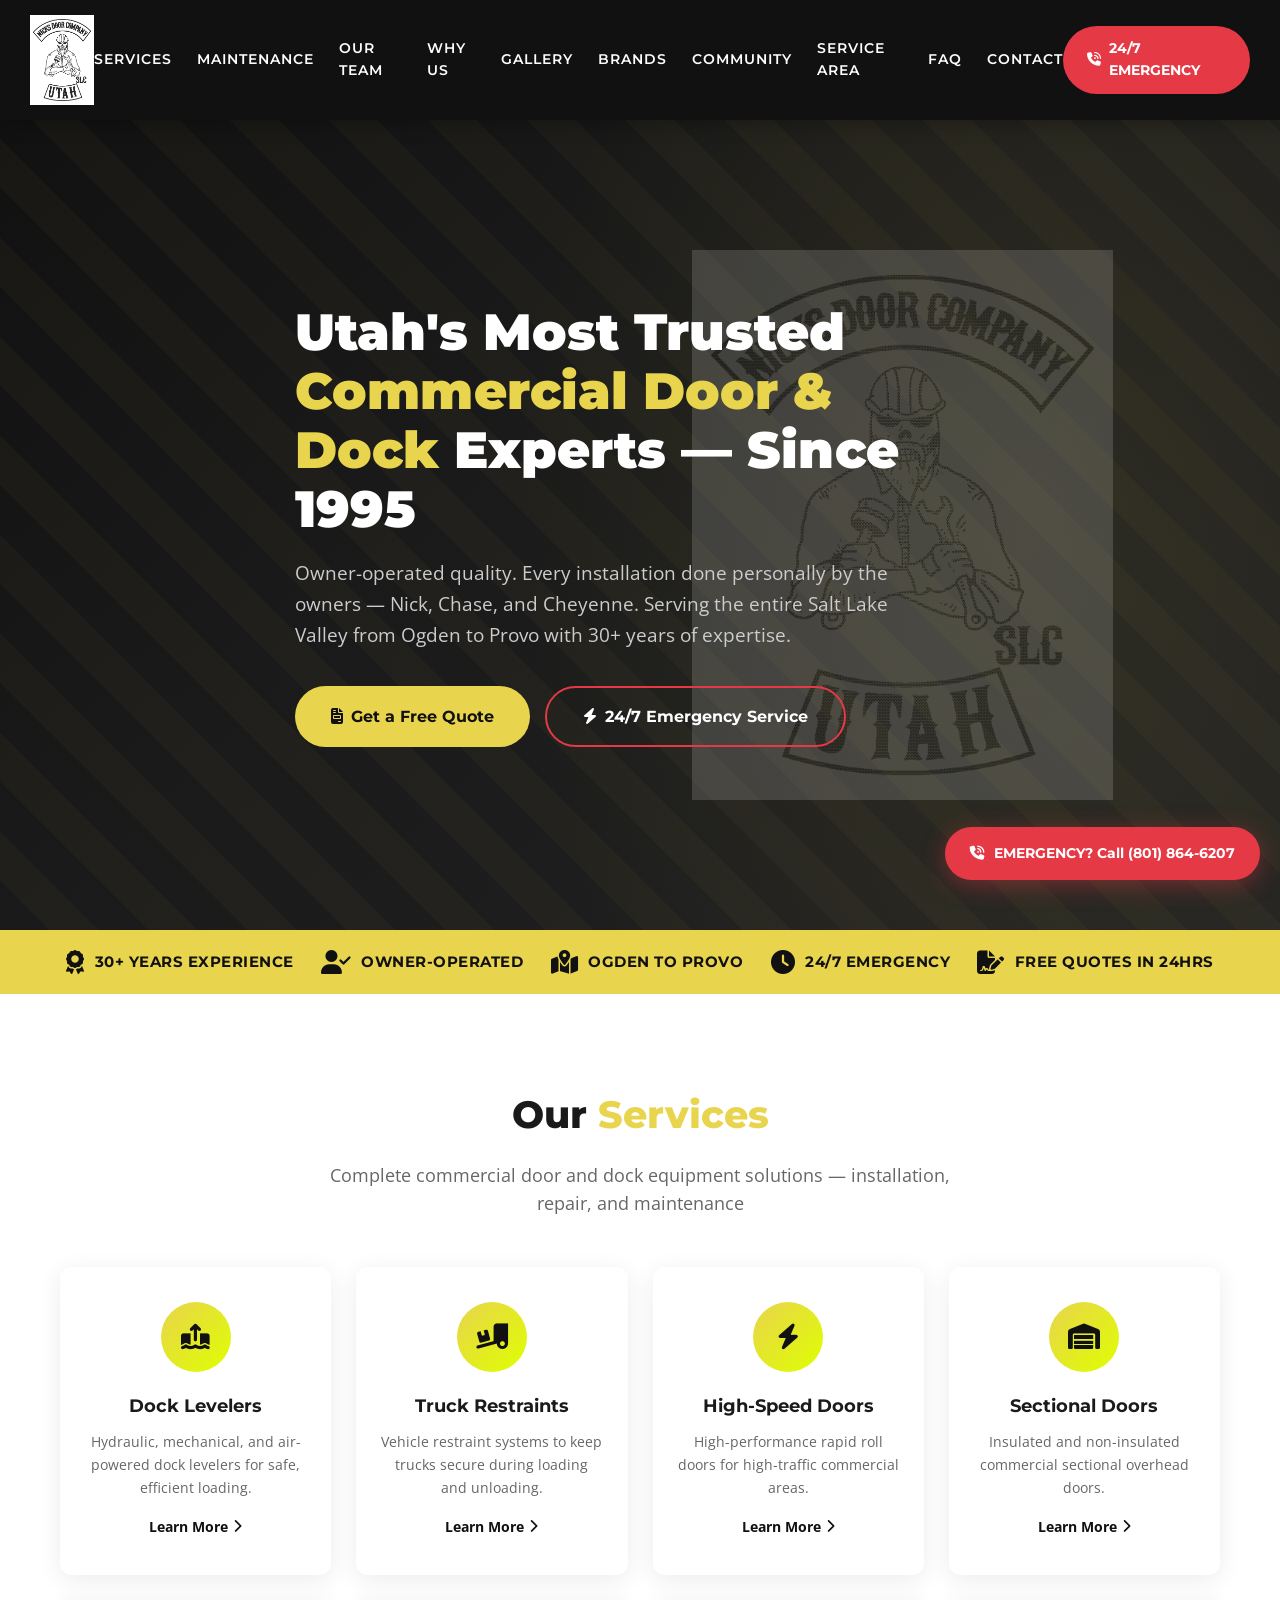
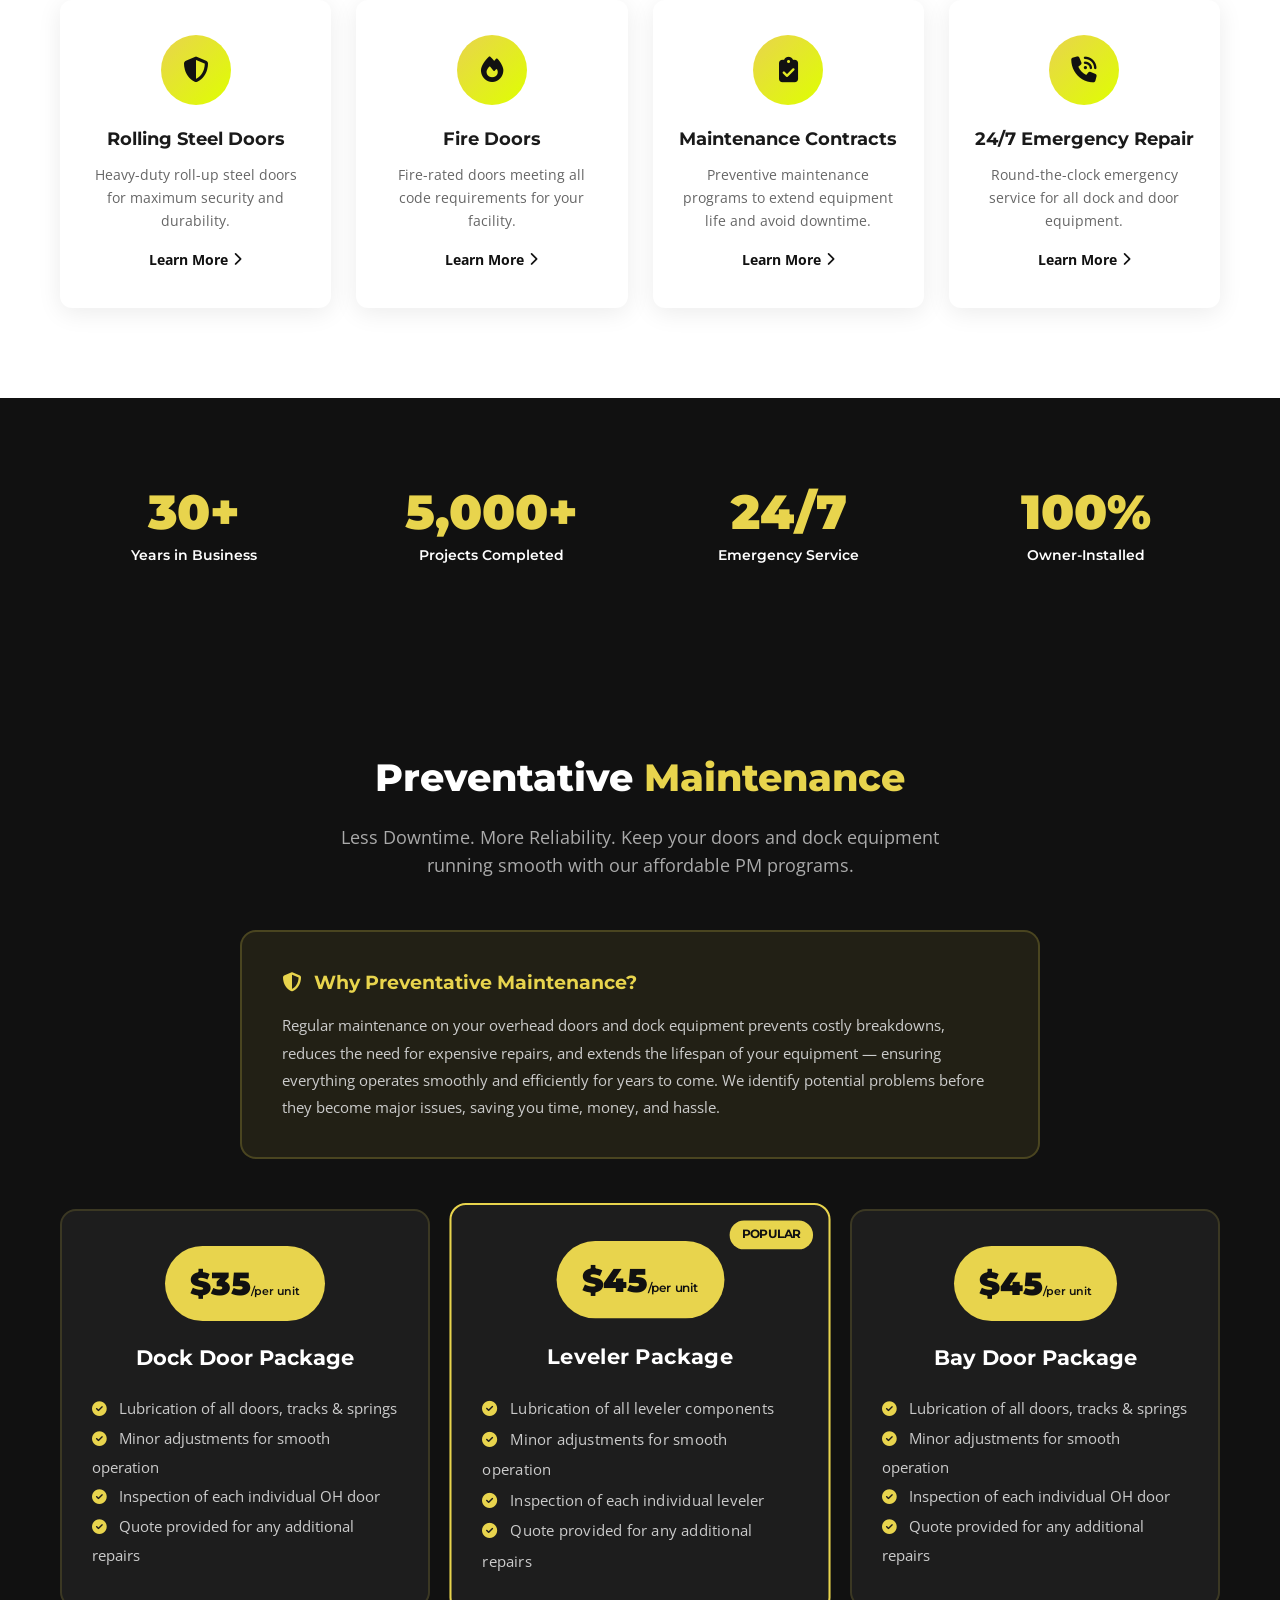
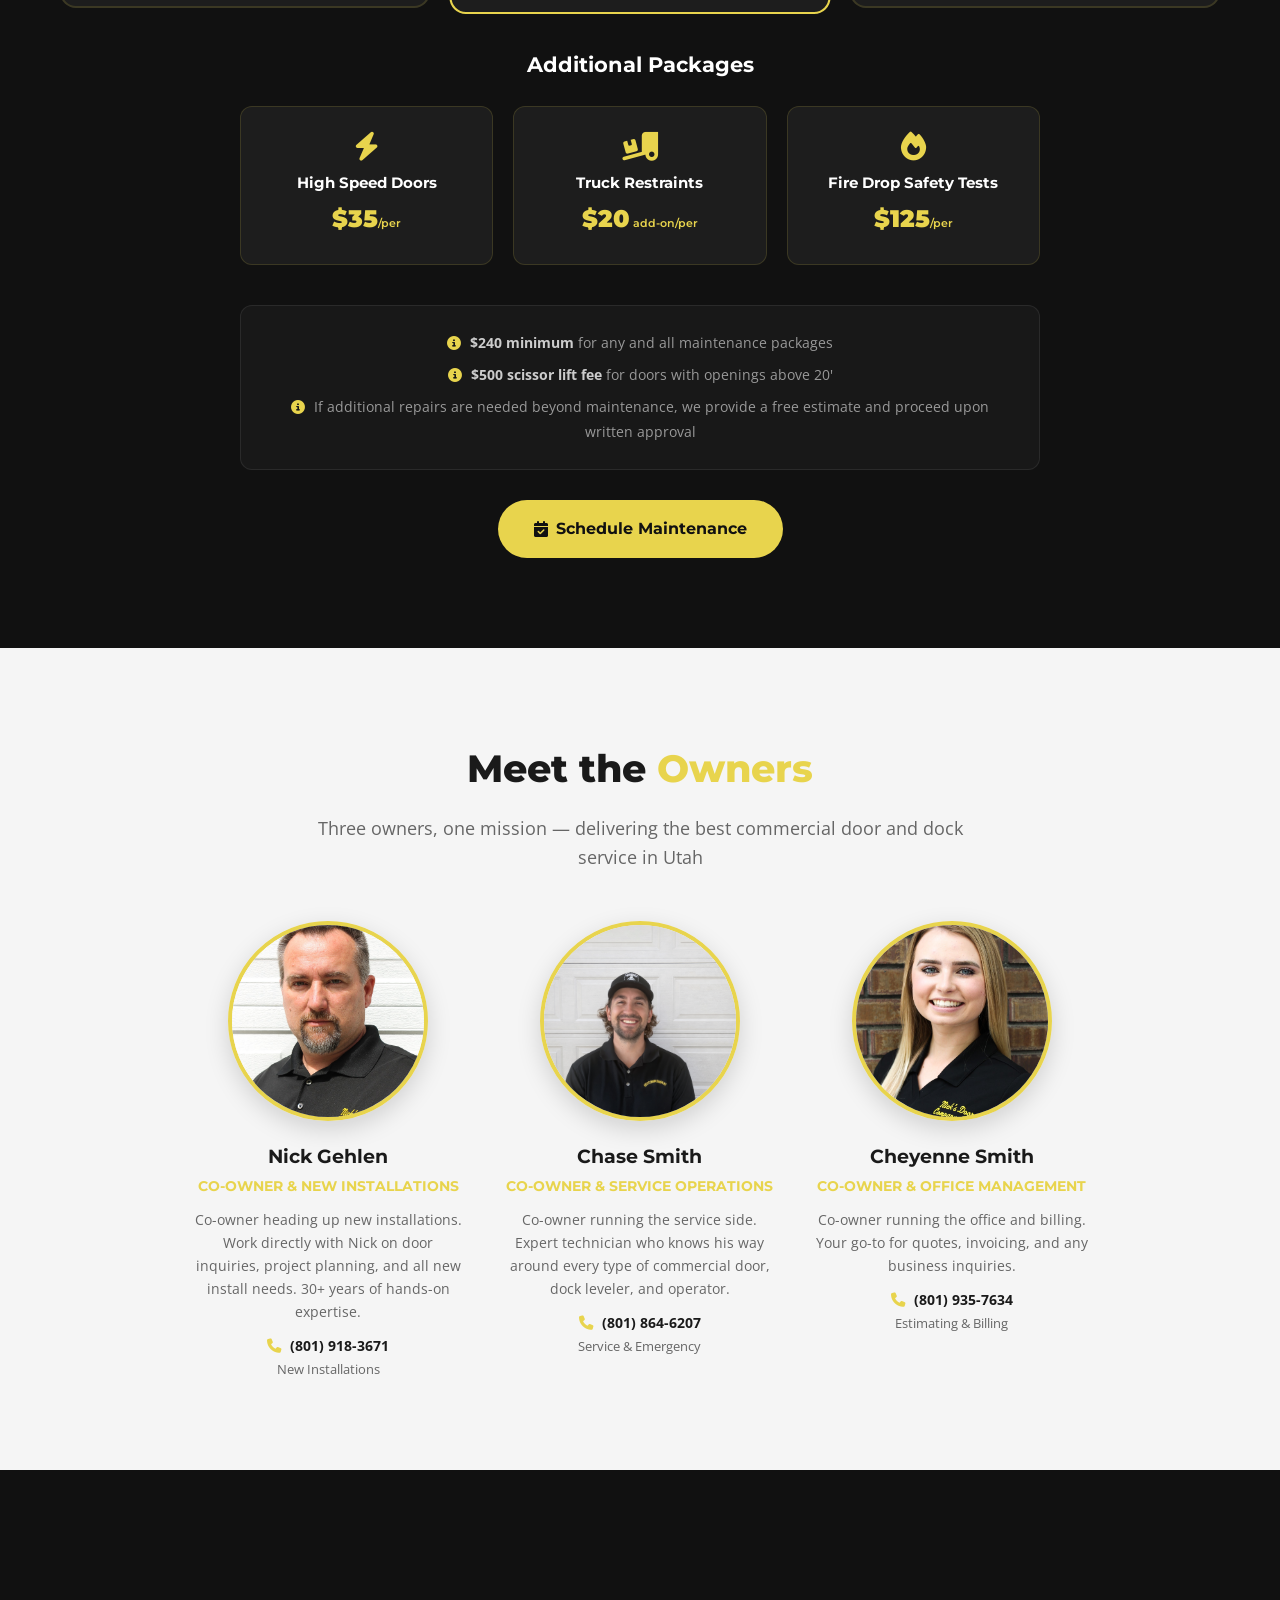
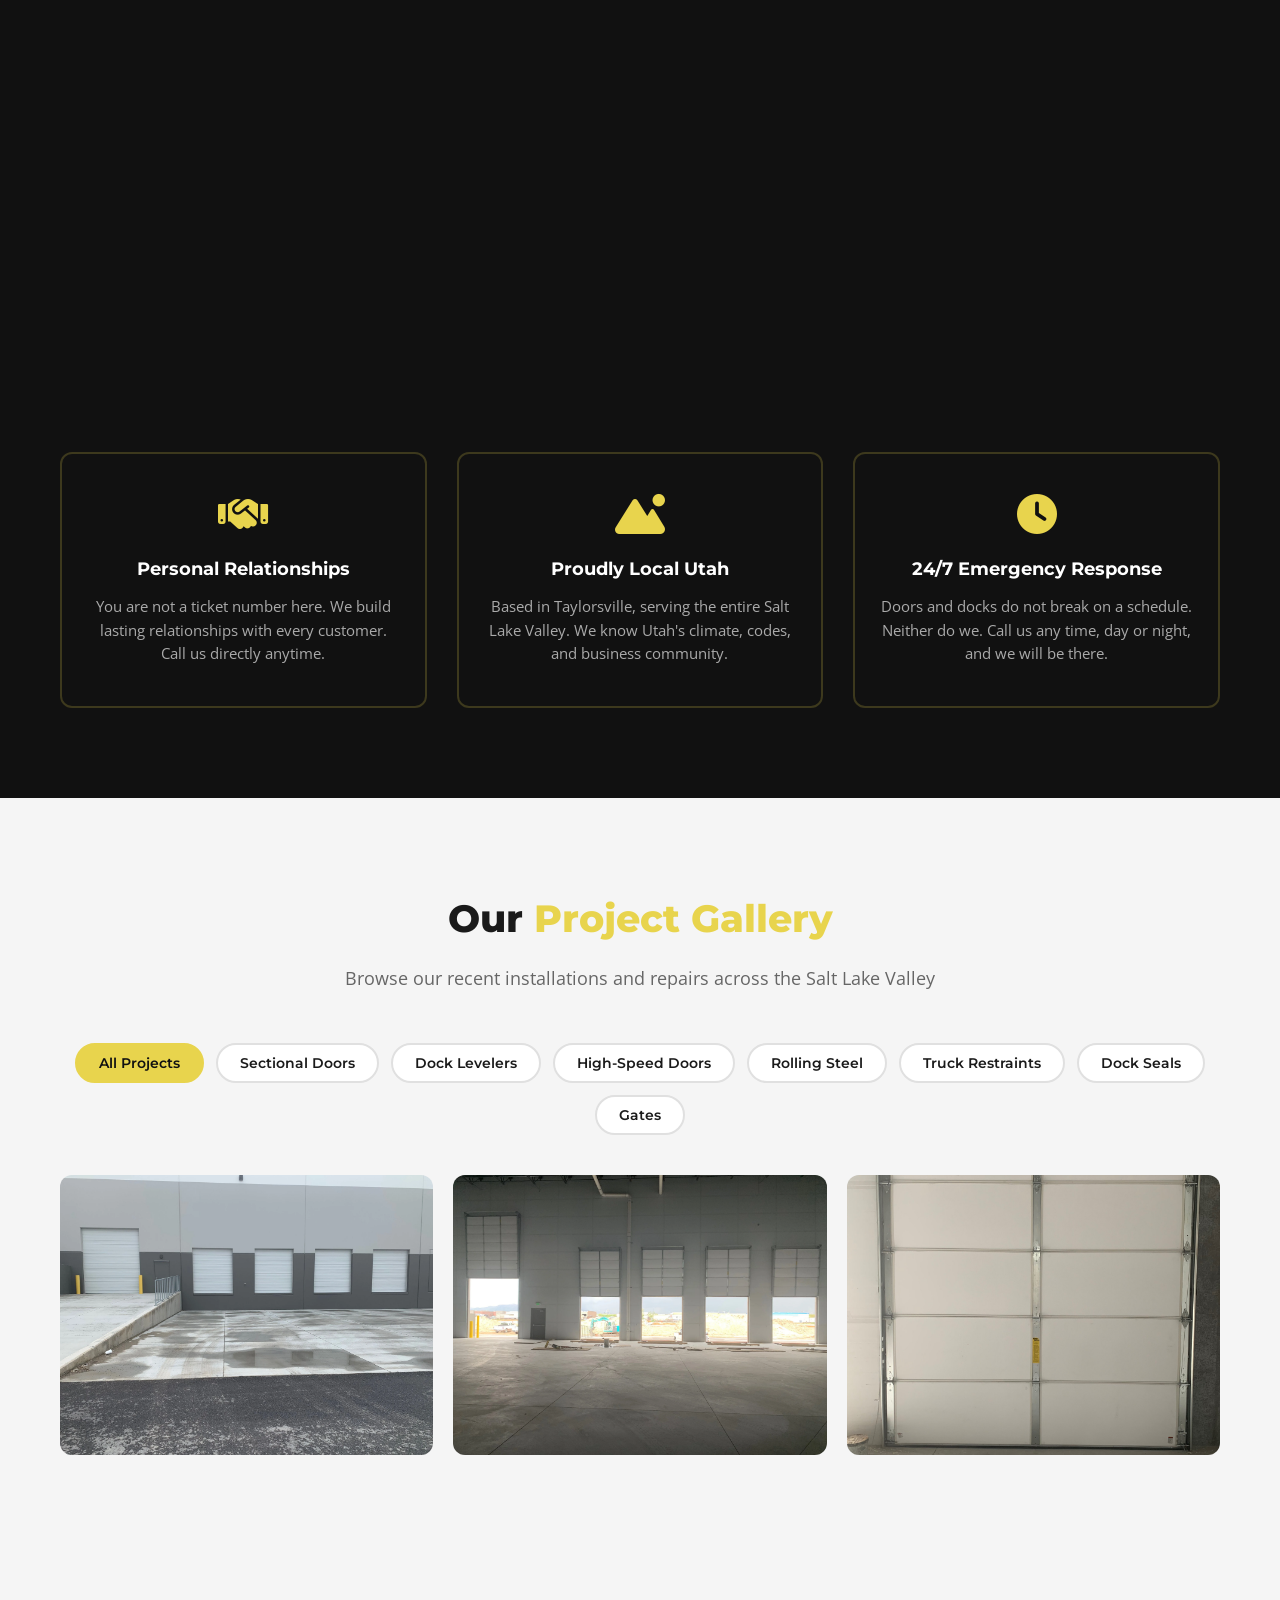
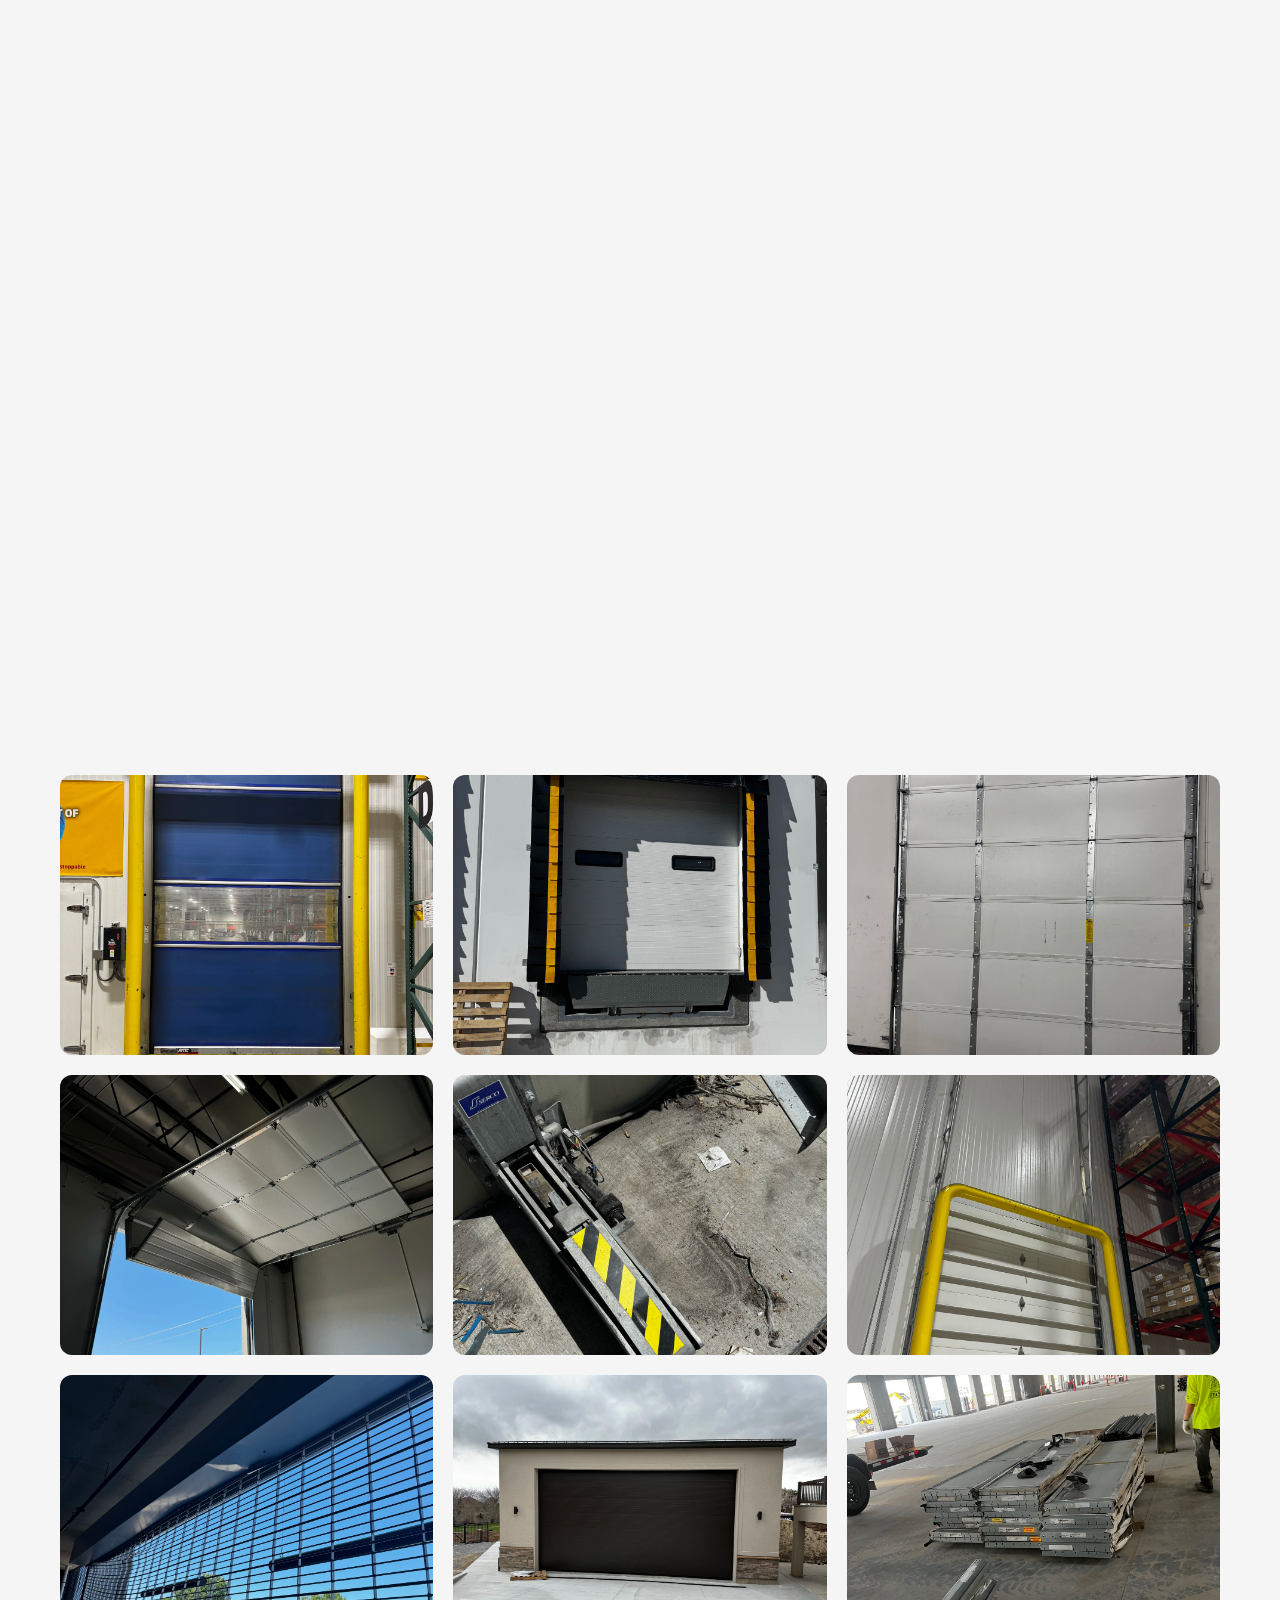
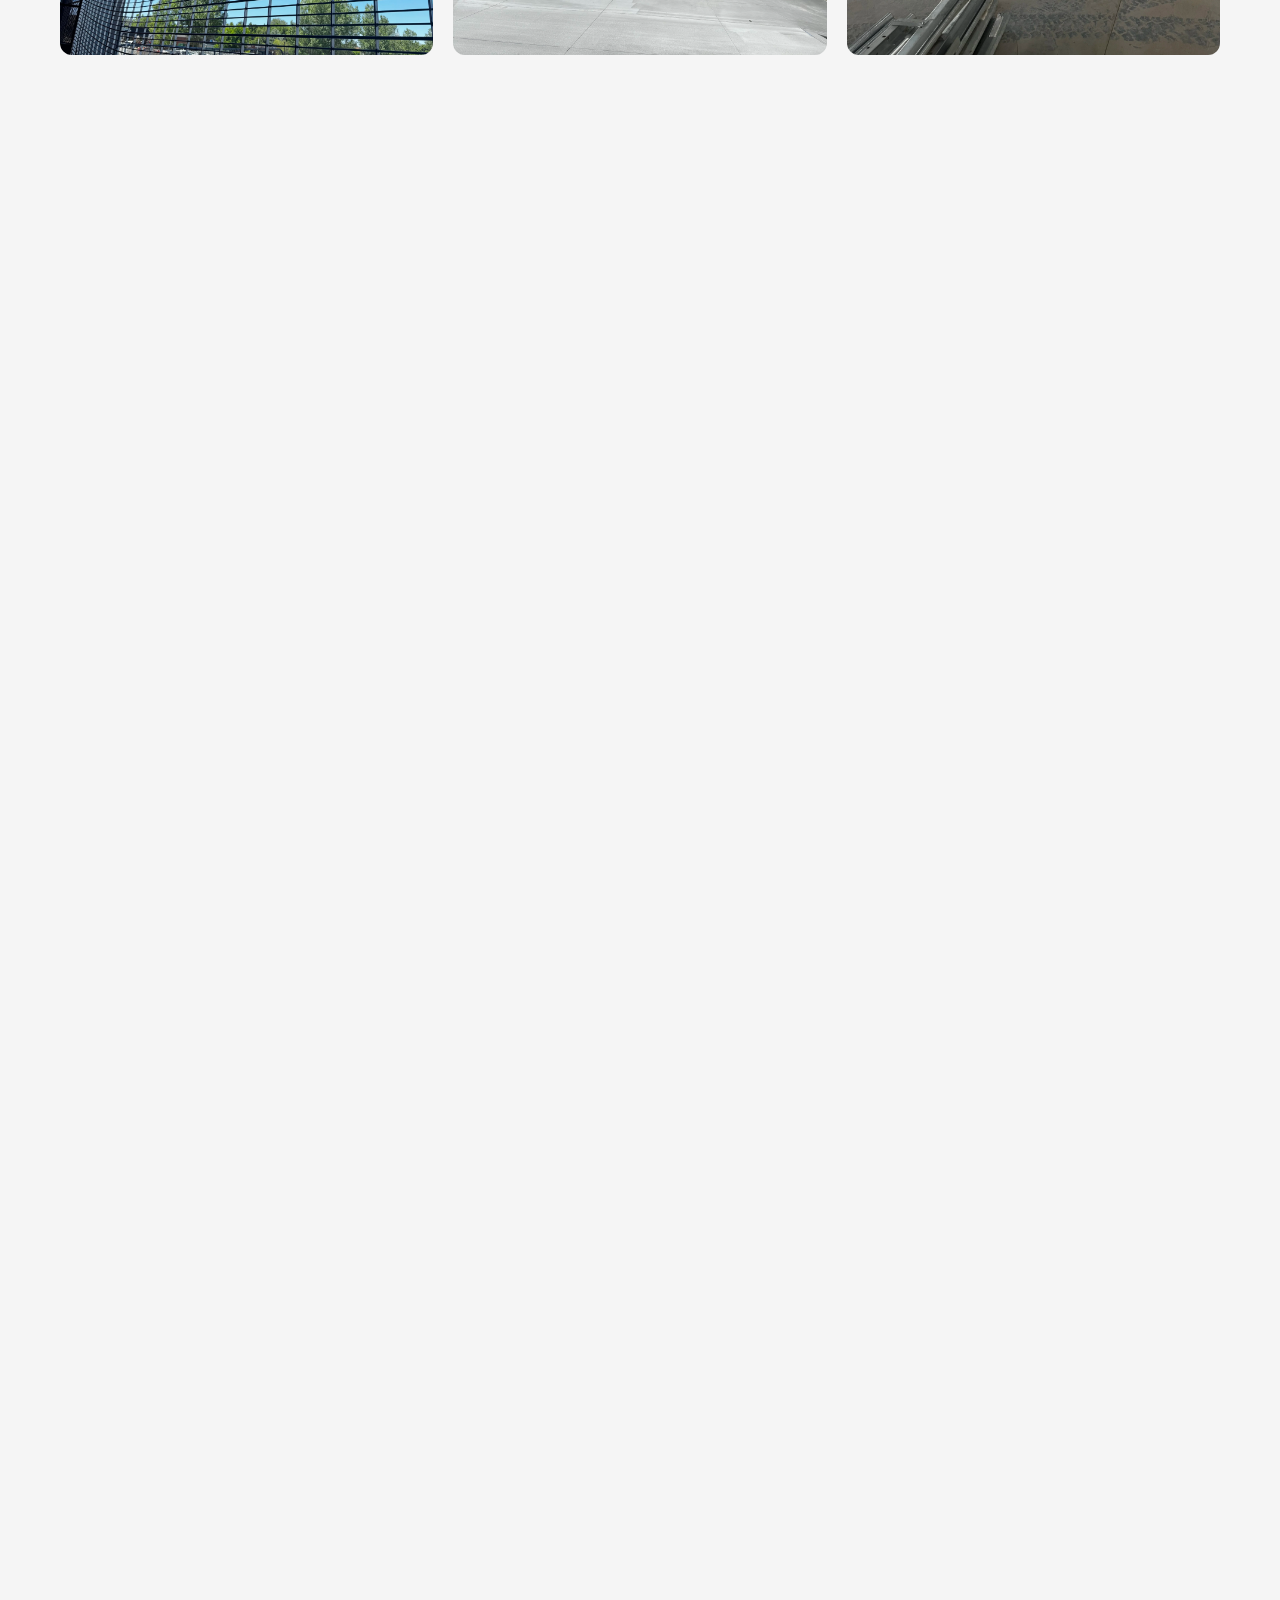
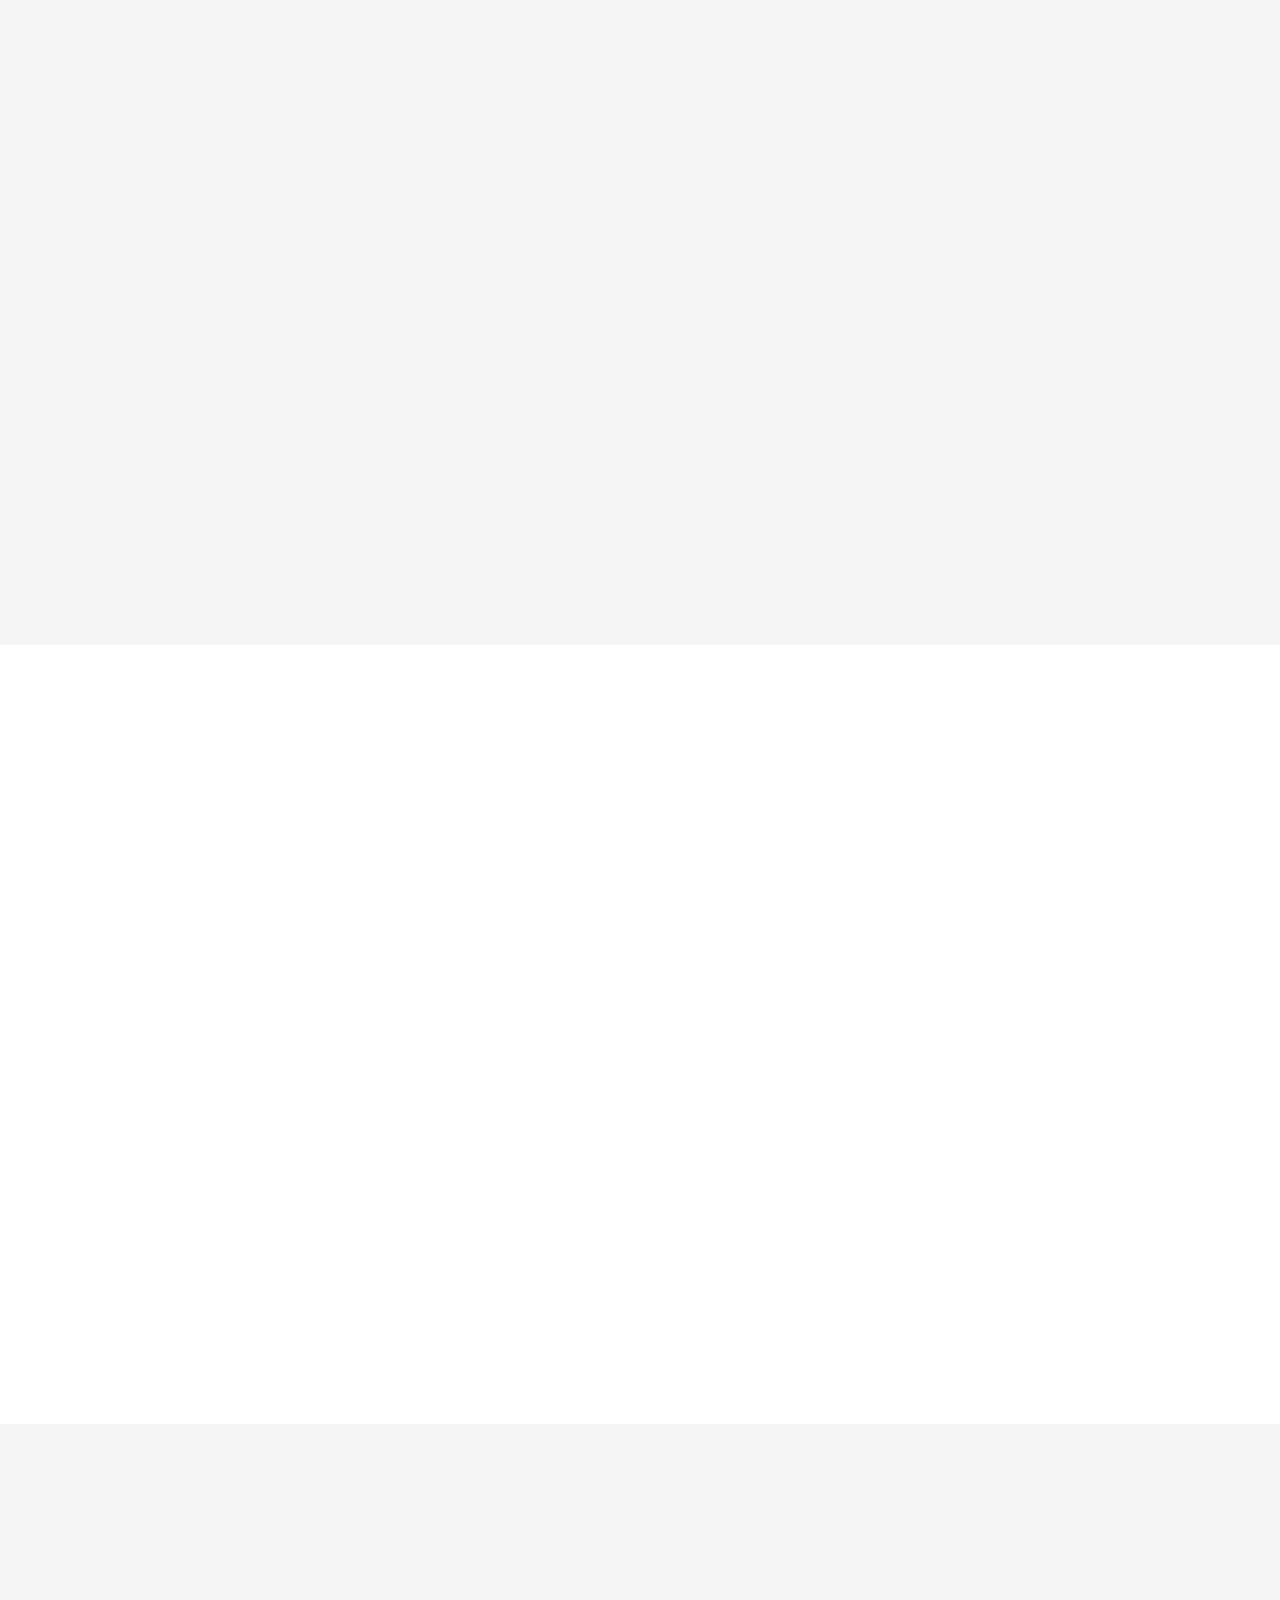
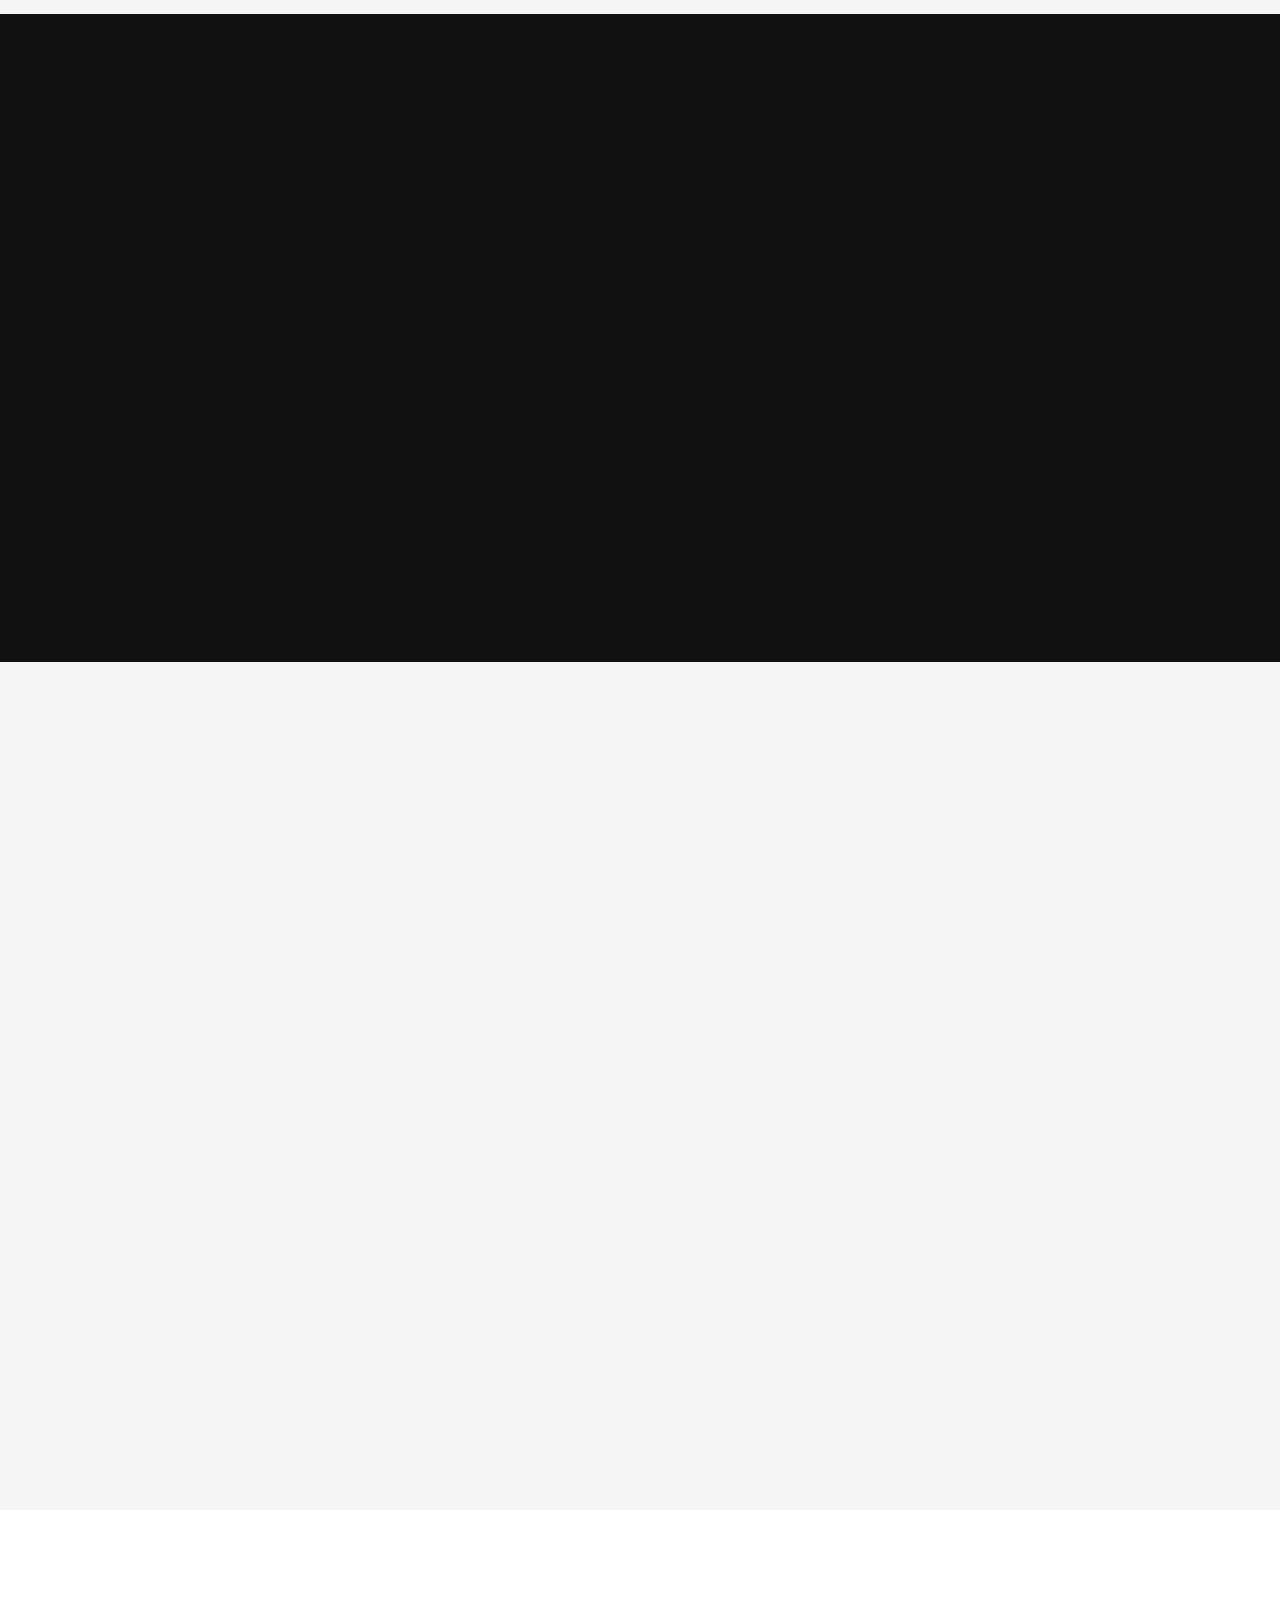
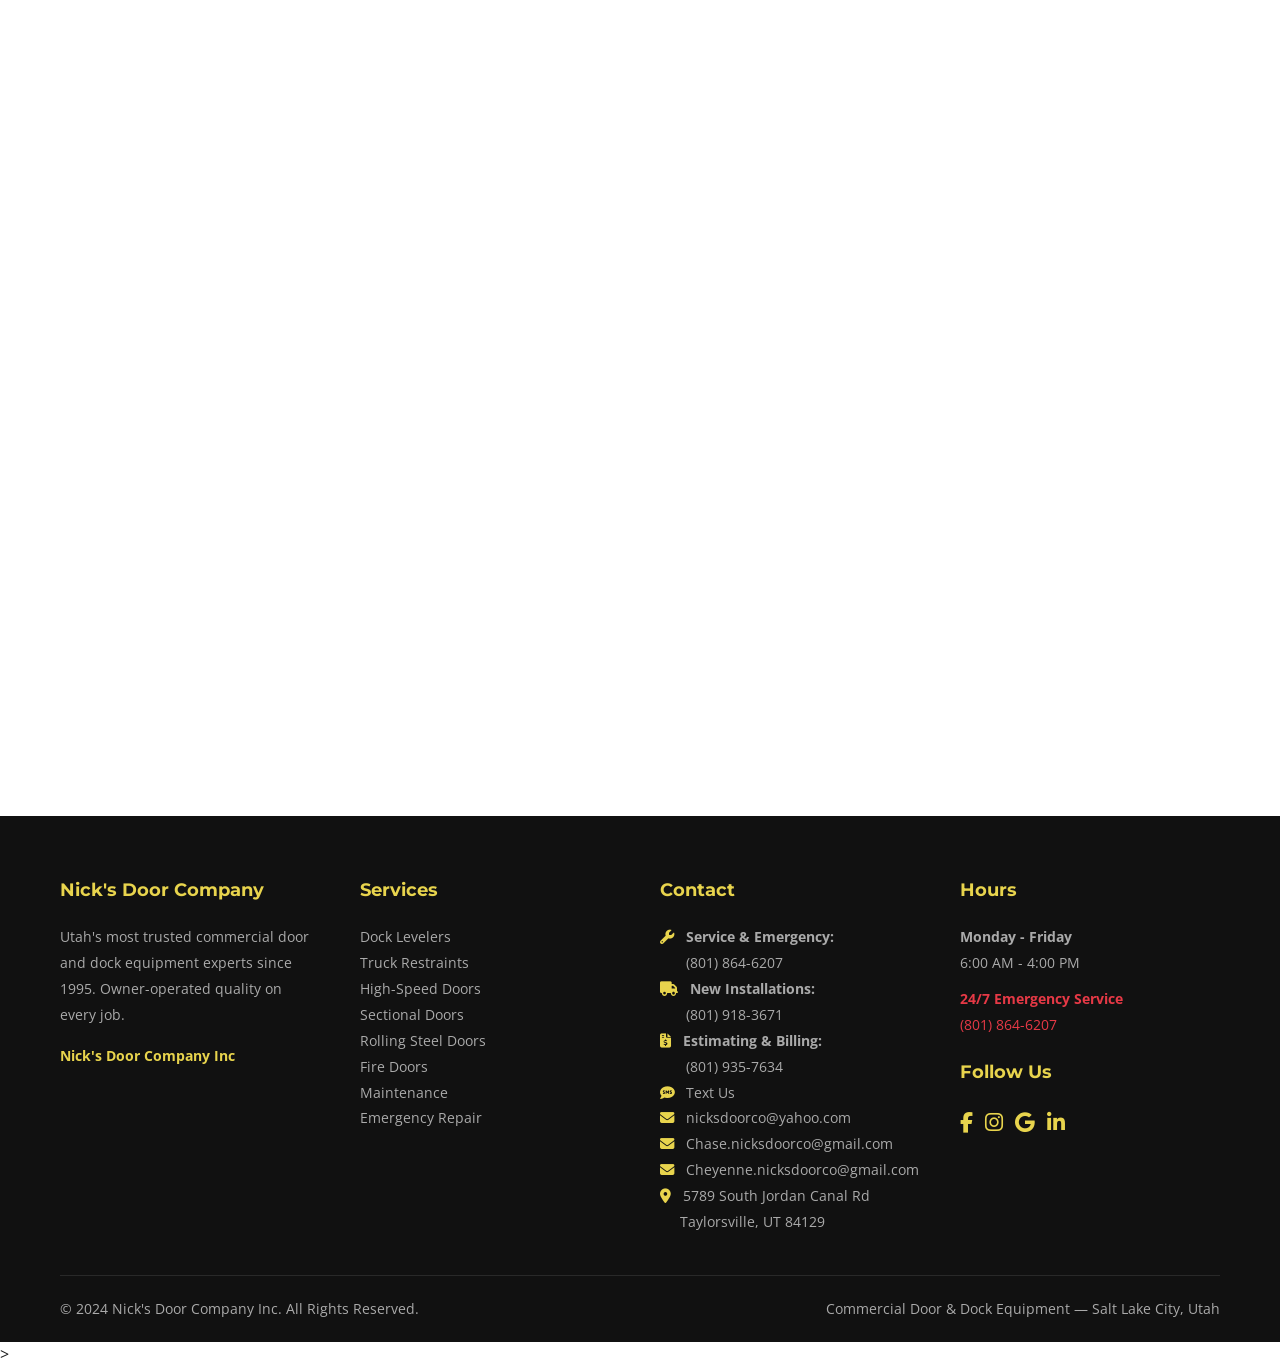
==== index.html @ eb25a1cc "Nick's Door Company website" ====
<!DOCTYPE html>
<html lang="en">
<head>
<meta charset="UTF-8">
<meta name="viewport" content="width=device-width, initial-scale=1.0">
<title>Nicks Door Company | Commercial Garage Door and Dock Equipment | Salt Lake City, Utah</title>
<meta name="description" content="Utah's most trusted commercial door and dock equipment experts since 1995. Dock levelers, truck restraints, high-speed doors, sectional doors, rolling steel, fire doors. 24/7 emergency service across Utah, with new installations in St. George, Idaho, and Wyoming. Owner-operated quality you can trust.">
<meta name="keywords" content="commercial door company Utah, dock leveler repair Salt Lake City, overhead door installation Utah, commercial garage door service, 24/7 emergency door repair Utah, truck restraint installation, high-speed door Utah, fire door installation Salt Lake City">
<link rel="canonical" href="https://www.nicksdoorcompany.com">
<meta property="og:title" content="Nicks Door Company | Commercial Garage Door and Dock Equipment">
<meta property="og:description" content="Utah's most trusted commercial door and dock experts since 1995. 24/7 emergency service, owner-operated.">
<meta property="og:type" content="website">
<meta property="og:url" content="https://www.nicksdoorcompany.com">
<link rel="preconnect" href="https://fonts.googleapis.com">
<link href="https://fonts.googleapis.com/css2?family=Montserrat:wght@400;600;700;800;900&family=Open+Sans:wght@400;600;700&display=swap" rel="stylesheet">
<link rel="stylesheet" href="https://cdnjs.cloudflare.com/ajax/libs/font-awesome/6.5.1/css/all.min.css">
<link rel="stylesheet" href="styles.css">
<script type="application/ld+json">
{
  "@context": "https://schema.org",
  "@type": "LocalBusiness",
  "name": "Nicks Door Company Inc",
  "description": "Commercial garage door and dock equipment service in Utah since 1995",
  "url": "https://www.nicksdoorcompany.com",
  "telephone": "+18019183671",
  "address": {
    "@type": "PostalAddress",
    "streetAddress": "5789 South Jordan Canal Rd",
    "addressLocality": "Taylorsville",
    "addressRegion": "UT",
    "postalCode": "84129",
    "addressCountry": "US"
  },
  "geo": {
    "@type": "GeoCoordinates",
    "latitude": 40.6461,
    "longitude": -111.9297
  },
  "openingHours": "Mo-Fr 06:00-16:00",
  "areaServed": ["Salt Lake City","Ogden","Provo","Taylorsville","West Valley City","Sandy","Orem","Layton","Bountiful","Logan","Brigham City","St. George","Idaho","Wyoming"],
  "foundingDate": "1995",
  "priceRange": "705"
}
</script>
<style>@media(max-width:768px){#team [style*="grid-template-columns:repeat(3"]{grid-template-columns:1fr !important;}#team [style*="width:200px;height:200px"]{width:150px !important;height:150px !important;}}</style>
<style>
.hero-logo-bg { opacity: 0.15; transition: opacity 0.3s; }
@media(min-width: 992px) {
  .hero-logo-bg { opacity: 0.2; width: 550px !important; height: 550px !important; right: 8% !important; }
}
@media(max-width: 768px) {
  .hero-logo-bg { width: 250px !important; height: 250px !important; opacity: 0.1; right: 5% !important; top: 60% !important; }
}
</style>
<style>@media(max-width:992px){#community [style*="grid-template-columns:repeat(3"]{grid-template-columns:1fr !important;}}</style>
<style>@media(max-width:768px){#maintenance-pricing [style*="grid-template-columns:repeat(3"]{grid-template-columns:1fr !important;}#maintenance-pricing [style*="transform:scale(1.03)"]{transform:none !important;}}</style>
</head>
<body>

<!-- NAVBAR -->
<header class="navbar" role="banner">
  <a href="#" class="logo" aria-label="Nicks Door Company Home">
    <img src="images/logo.webp" alt="Nicks Door Company Logo" style="height:90px;width:auto;"><span class="logo-text" style="display:none;">NICK&#39;S <span>DOOR CO.</span></span>
  </a>
  <nav class="nav-links" role="navigation" aria-label="Main navigation">
    <a href="#services">Services</a>
    <a href="#maintenance-pricing">Maintenance</a>
    <a href="#team">Our Team</a>
    <a href="#why-us">Why Us</a>
    <a href="#gallery">Gallery</a>
    <a href="#brands">Brands</a>
    <a href="#community">Community</a>
    <a href="#area">Service Area</a>
    <a href="#faq">FAQ</a>
    <a href="#contact">Contact</a>
  </nav>
  <a href="tel:8018646207" class="emergency-btn" aria-label="Emergency call">
    <i class="fas fa-phone-volume"></i> 24/7 EMERGENCY
  </a>
  <div class="hamburger" aria-label="Menu toggle" role="button" tabindex="0">
    <span></span><span></span><span></span>
  </div>
</header>

<!-- HERO -->
<section class="hero" id="home" style="position:relative;">
  <div class="hero-logo-bg" style="position:absolute;right:5%;top:50%;transform:translateY(-50%);width:450px;height:450px;opacity:0.15;z-index:1;pointer-events:none;">
    <img src="images/logo.webp" alt="" style="width:100%;height:100%;object-fit:contain;" aria-hidden="true">
  </div>
  <div class="container hero-content">
    <h1 class="fade-in">Utah&#39;s Most Trusted <span class="highlight">Commercial Door &amp; Dock</span> Experts &mdash; Since 1995</h1>
    <p class="fade-in">Owner-operated quality. Every installation done personally by the owners — Nick, Chase, and Cheyenne. Serving the entire Salt Lake Valley from Ogden to Provo with 30+ years of expertise.</p>
    <div class="hero-buttons fade-in">
      <a href="#contact" class="btn-primary"><i class="fas fa-file-invoice"></i> Get a Free Quote</a>
      <a href="tel:8018646207" class="btn-secondary"><i class="fas fa-bolt"></i> 24/7 Emergency Service</a>
    </div>
  </div>
</section>

<!-- TRUST BAR -->
<div class="trust-bar">
  <div class="container">
    <div class="trust-items">
      <div class="trust-item"><i class="fas fa-award"></i> 30+ Years Experience</div>
      <div class="trust-item"><i class="fas fa-user-check"></i> Owner-Operated</div>
      <div class="trust-item"><i class="fas fa-map-marked-alt"></i> Ogden to Provo</div>
      <div class="trust-item"><i class="fas fa-clock"></i> 24/7 Emergency</div>
      <div class="trust-item"><i class="fas fa-file-signature"></i> Free Quotes in 24hrs</div>
    </div>
  </div>
</div>

<!-- SERVICES -->
<section class="section" id="services">
  <div class="container">
    <h2 class="section-title fade-in">Our <span class="highlight">Services</span></h2>
    <p class="section-subtitle fade-in">Complete commercial door and dock equipment solutions &mdash; installation, repair, and maintenance</p>
    <div class="services-grid">
      <div class="service-card fade-in">
        <div class="service-icon"><i class="fas fa-arrow-up-from-ground-water"></i></div>
        <h3>Dock Levelers</h3>
        <p>Hydraulic, mechanical, and air-powered dock levelers for safe, efficient loading.</p>
        <a href="#" class="learn-more">Learn More <i class="fas fa-chevron-right"></i></a>
        <div class="service-expand">We install and service all types of dock levelers including hydraulic, mechanical, and air-powered models. Our levelers ensure smooth transitions between truck beds and loading docks, improving safety and efficiency. We carry top brands and offer custom solutions for any dock configuration.</div>
      </div>
      <div class="service-card fade-in">
        <div class="service-icon"><i class="fas fa-truck-loading"></i></div>
        <h3>Truck Restraints</h3>
        <p>Vehicle restraint systems to keep trucks secure during loading and unloading.</p>
        <a href="#" class="learn-more">Learn More <i class="fas fa-chevron-right"></i></a>
        <div class="service-expand">Our truck restraint systems prevent premature truck departure during loading, protecting your workers and cargo. We install wheel-based and hook-based restraints with integrated communication lights to signal safe loading status.</div>
      </div>
      <div class="service-card fade-in">
        <div class="service-icon"><i class="fas fa-bolt"></i></div>
        <h3>High-Speed Doors</h3>
        <p>High-performance rapid roll doors for high-traffic commercial areas.</p>
        <a href="#" class="learn-more">Learn More <i class="fas fa-chevron-right"></i></a>
        <div class="service-expand">High-speed doors minimize air exchange, reduce energy costs, and improve traffic flow. Ideal for warehouses, cold storage, and manufacturing facilities with high forklift traffic. We install and service all major brands.</div>
      </div>
      <div class="service-card fade-in">
        <div class="service-icon"><i class="fas fa-warehouse"></i></div>
        <h3>Sectional Doors</h3>
        <p>Insulated and non-insulated commercial sectional overhead doors.</p>
        <a href="#" class="learn-more">Learn More <i class="fas fa-chevron-right"></i></a>
        <div class="service-expand">From standard commercial sectional doors to heavy-duty insulated models, we provide doors that fit your facility&#39;s needs. Available in multiple gauges, insulation values, and configurations with window and pass-door options.</div>
      </div>
      <div class="service-card fade-in">
        <div class="service-icon"><i class="fas fa-shield-halved"></i></div>
        <h3>Rolling Steel Doors</h3>
        <p>Heavy-duty roll-up steel doors for maximum security and durability.</p>
        <a href="#" class="learn-more">Learn More <i class="fas fa-chevron-right"></i></a>
        <div class="service-expand">Rolling steel doors are the go-to solution for security, durability, and space savings. We install service doors, counter shutters, and heavy-duty rolling doors built to withstand demanding commercial and industrial environments.</div>
      </div>
      <div class="service-card fade-in">
        <div class="service-icon"><i class="fas fa-fire"></i></div>
        <h3>Fire Doors</h3>
        <p>Fire-rated doors meeting all code requirements for your facility.</p>
        <a href="#" class="learn-more">Learn More <i class="fas fa-chevron-right"></i></a>
        <div class="service-expand">Fire-rated rolling steel doors and sectional doors that meet UL and local fire code requirements. We handle installation, inspection, and annual drop-testing to keep your facility compliant and safe.</div>
      </div>
      <div class="service-card fade-in">
        <div class="service-icon"><i class="fas fa-clipboard-check"></i></div>
        <h3>Maintenance Contracts</h3>
        <p>Preventive maintenance programs to extend equipment life and avoid downtime.</p>
        <a href="#" class="learn-more">Learn More <i class="fas fa-chevron-right"></i></a>
        <div class="service-expand">Our preventive maintenance contracts keep your doors and dock equipment running reliably. Regular inspections catch problems before they become expensive emergencies. Customizable plans for any size facility.</div>
      </div>
      <div class="service-card fade-in">
        <div class="service-icon"><i class="fas fa-phone-volume"></i></div>
        <h3>24/7 Emergency Repair</h3>
        <p>Round-the-clock emergency service for all dock and door equipment.</p>
        <a href="#" class="learn-more">Learn More <i class="fas fa-chevron-right"></i></a>
        <div class="service-expand">When your dock or door goes down, so does your operation. Our 24/7 emergency repair service gets you back up and running fast. Call anytime &mdash; nights, weekends, holidays. <strong><a href="tel:8018646207">(801) 864-6207</a></strong></div>
      </div>
    </div>
  </div>
</section>

<!-- STATS -->
<section class="section section-dark">
  <div class="container">
    <div class="stats-grid">
      <div class="fade-in"><div class="stat-number" data-target="30" data-suffix="+">0</div><div class="stat-label">Years in Business</div></div>
      <div class="fade-in"><div class="stat-number" data-target="5000" data-suffix="+">0</div><div class="stat-label">Projects Completed</div></div>
      <div class="fade-in"><div class="stat-number" data-target="24" data-suffix="/7">0</div><div class="stat-label">Emergency Service</div></div>
      <div class="fade-in"><div class="stat-number" data-target="100" data-suffix="%">0</div><div class="stat-label">Owner-Installed</div></div>
    </div>
  </div>
</section>


<!-- PREVENTATIVE MAINTENANCE -->
<section class="section section-dark" id="maintenance-pricing">
  <div class="container">
    <h2 class="section-title fade-in">Preventative <span class="highlight">Maintenance</span></h2>
    <p class="section-subtitle fade-in">Less Downtime. More Reliability. Keep your doors and dock equipment running smooth with our affordable PM programs.</p>
    
    <!-- Why PM -->
    <div class="fade-in" style="max-width:800px;margin:0 auto 50px;background:rgba(232,212,77,0.08);border:2px solid rgba(232,212,77,0.2);border-radius:16px;padding:35px 40px;">
      <h3 style="font-family:var(--font-heading);font-size:1.2rem;color:var(--safety-yellow);margin-bottom:15px;"><i class="fas fa-shield-halved" style="margin-right:8px;"></i> Why Preventative Maintenance?</h3>
      <p style="color:#ccc;font-size:0.95rem;line-height:1.8;">Regular maintenance on your overhead doors and dock equipment prevents costly breakdowns, reduces the need for expensive repairs, and extends the lifespan of your equipment &mdash; ensuring everything operates smoothly and efficiently for years to come. We identify potential problems before they become major issues, saving you time, money, and hassle.</p>
    </div>

    <!-- Pricing Cards -->
    <div style="display:grid;grid-template-columns:repeat(3,1fr);gap:25px;margin-bottom:40px;">
      
      <!-- Dock Door -->
      <div class="fade-in" style="background:rgba(255,255,255,0.05);border:2px solid rgba(232,212,77,0.15);border-radius:16px;padding:35px 30px;text-align:center;transition:all 0.3s ease;position:relative;overflow:hidden;">
        <div style="background:var(--safety-yellow);color:var(--black);font-family:var(--font-heading);font-weight:900;font-size:2rem;padding:12px 25px;border-radius:50px;display:inline-block;margin-bottom:20px;">$35<span style="font-size:0.7rem;font-weight:600;">/per unit</span></div>
        <h3 style="font-family:var(--font-heading);font-size:1.3rem;color:var(--white);margin-bottom:20px;">Dock Door Package</h3>
        <ul style="text-align:left;color:#ccc;font-size:0.92rem;line-height:2;">
          <li><i class="fas fa-check-circle" style="color:var(--safety-yellow);margin-right:8px;"></i> Lubrication of all doors, tracks &amp; springs</li>
          <li><i class="fas fa-check-circle" style="color:var(--safety-yellow);margin-right:8px;"></i> Minor adjustments for smooth operation</li>
          <li><i class="fas fa-check-circle" style="color:var(--safety-yellow);margin-right:8px;"></i> Inspection of each individual OH door</li>
          <li><i class="fas fa-check-circle" style="color:var(--safety-yellow);margin-right:8px;"></i> Quote provided for any additional repairs</li>
        </ul>
      </div>

      <!-- Leveler -->
      <div class="fade-in" style="background:rgba(255,255,255,0.05);border:2px solid var(--safety-yellow);border-radius:16px;padding:35px 30px;text-align:center;transition:all 0.3s ease;position:relative;overflow:hidden;transform:scale(1.03);">
        <div style="position:absolute;top:15px;right:15px;background:var(--safety-yellow);color:var(--black);font-family:var(--font-heading);font-weight:700;font-size:0.7rem;padding:5px 12px;border-radius:50px;text-transform:uppercase;">Popular</div>
        <div style="background:var(--safety-yellow);color:var(--black);font-family:var(--font-heading);font-weight:900;font-size:2rem;padding:12px 25px;border-radius:50px;display:inline-block;margin-bottom:20px;">$45<span style="font-size:0.7rem;font-weight:600;">/per unit</span></div>
        <h3 style="font-family:var(--font-heading);font-size:1.3rem;color:var(--white);margin-bottom:20px;">Leveler Package</h3>
        <ul style="text-align:left;color:#ccc;font-size:0.92rem;line-height:2;">
          <li><i class="fas fa-check-circle" style="color:var(--safety-yellow);margin-right:8px;"></i> Lubrication of all leveler components</li>
          <li><i class="fas fa-check-circle" style="color:var(--safety-yellow);margin-right:8px;"></i> Minor adjustments for smooth operation</li>
          <li><i class="fas fa-check-circle" style="color:var(--safety-yellow);margin-right:8px;"></i> Inspection of each individual leveler</li>
          <li><i class="fas fa-check-circle" style="color:var(--safety-yellow);margin-right:8px;"></i> Quote provided for any additional repairs</li>
        </ul>
      </div>

      <!-- Bay Door -->
      <div class="fade-in" style="background:rgba(255,255,255,0.05);border:2px solid rgba(232,212,77,0.15);border-radius:16px;padding:35px 30px;text-align:center;transition:all 0.3s ease;position:relative;overflow:hidden;">
        <div style="background:var(--safety-yellow);color:var(--black);font-family:var(--font-heading);font-weight:900;font-size:2rem;padding:12px 25px;border-radius:50px;display:inline-block;margin-bottom:20px;">$45<span style="font-size:0.7rem;font-weight:600;">/per unit</span></div>
        <h3 style="font-family:var(--font-heading);font-size:1.3rem;color:var(--white);margin-bottom:20px;">Bay Door Package</h3>
        <ul style="text-align:left;color:#ccc;font-size:0.92rem;line-height:2;">
          <li><i class="fas fa-check-circle" style="color:var(--safety-yellow);margin-right:8px;"></i> Lubrication of all doors, tracks &amp; springs</li>
          <li><i class="fas fa-check-circle" style="color:var(--safety-yellow);margin-right:8px;"></i> Minor adjustments for smooth operation</li>
          <li><i class="fas fa-check-circle" style="color:var(--safety-yellow);margin-right:8px;"></i> Inspection of each individual OH door</li>
          <li><i class="fas fa-check-circle" style="color:var(--safety-yellow);margin-right:8px;"></i> Quote provided for any additional repairs</li>
        </ul>
      </div>
    </div>

    <!-- Additional Packages -->
    <div class="fade-in" style="max-width:800px;margin:0 auto 40px;">
      <h3 style="font-family:var(--font-heading);font-size:1.3rem;color:var(--white);text-align:center;margin-bottom:25px;">Additional Packages</h3>
      <div style="display:grid;grid-template-columns:repeat(3,1fr);gap:20px;">
        <div style="background:rgba(255,255,255,0.05);border-radius:12px;padding:25px;text-align:center;border:1px solid rgba(232,212,77,0.15);">
          <i class="fas fa-bolt" style="font-size:1.8rem;color:var(--safety-yellow);margin-bottom:10px;display:block;"></i>
          <h4 style="font-family:var(--font-heading);color:var(--white);font-size:0.95rem;margin-bottom:5px;">High Speed Doors</h4>
          <div style="font-family:var(--font-heading);font-weight:900;font-size:1.5rem;color:var(--safety-yellow);">$35<span style="font-size:0.7rem;font-weight:600;">/per</span></div>
        </div>
        <div style="background:rgba(255,255,255,0.05);border-radius:12px;padding:25px;text-align:center;border:1px solid rgba(232,212,77,0.15);">
          <i class="fas fa-truck-loading" style="font-size:1.8rem;color:var(--safety-yellow);margin-bottom:10px;display:block;"></i>
          <h4 style="font-family:var(--font-heading);color:var(--white);font-size:0.95rem;margin-bottom:5px;">Truck Restraints</h4>
          <div style="font-family:var(--font-heading);font-weight:900;font-size:1.5rem;color:var(--safety-yellow);">$20<span style="font-size:0.7rem;font-weight:600;"> add-on/per</span></div>
        </div>
        <div style="background:rgba(255,255,255,0.05);border-radius:12px;padding:25px;text-align:center;border:1px solid rgba(232,212,77,0.15);">
          <i class="fas fa-fire" style="font-size:1.8rem;color:var(--safety-yellow);margin-bottom:10px;display:block;"></i>
          <h4 style="font-family:var(--font-heading);color:var(--white);font-size:0.95rem;margin-bottom:5px;">Fire Drop Safety Tests</h4>
          <div style="font-family:var(--font-heading);font-weight:900;font-size:1.5rem;color:var(--safety-yellow);">$125<span style="font-size:0.7rem;font-weight:600;">/per</span></div>
        </div>
      </div>
    </div>

    <!-- Fine Print -->
    <div class="fade-in" style="max-width:800px;margin:0 auto;text-align:center;">
      <div style="background:rgba(255,255,255,0.03);border-radius:12px;padding:25px;border:1px solid rgba(255,255,255,0.08);">
        <p style="color:#999;font-size:0.85rem;line-height:1.8;margin-bottom:8px;"><i class="fas fa-info-circle" style="color:var(--safety-yellow);margin-right:5px;"></i> <strong style="color:#ccc;">$240 minimum</strong> for any and all maintenance packages</p>
        <p style="color:#999;font-size:0.85rem;line-height:1.8;margin-bottom:8px;"><i class="fas fa-info-circle" style="color:var(--safety-yellow);margin-right:5px;"></i> <strong style="color:#ccc;">$500 scissor lift fee</strong> for doors with openings above 20&#39;</p>
        <p style="color:#999;font-size:0.85rem;line-height:1.8;"><i class="fas fa-info-circle" style="color:var(--safety-yellow);margin-right:5px;"></i> If additional repairs are needed beyond maintenance, we provide a free estimate and proceed upon written approval</p>
      </div>
      <a href="#contact" class="btn-primary" style="margin-top:30px;display:inline-flex;"><i class="fas fa-calendar-check"></i> Schedule Maintenance</a>
    </div>
  </div>
</section>

<!-- MEET THE OWNERS -->
<section class="section section-light" id="team">
  <div class="container">
    <h2 class="section-title fade-in">Meet the <span class="highlight">Owners</span></h2>
    <p class="section-subtitle fade-in">Three owners, one mission &mdash; delivering the best commercial door and dock service in Utah</p>
    <div style="display:grid;grid-template-columns:repeat(3,1fr);gap:35px;max-width:900px;margin:0 auto;">
      <div class="fade-in" style="text-align:center;">
        <div style="width:200px;height:200px;border-radius:50%;overflow:hidden;margin:0 auto 20px;border:4px solid var(--safety-yellow);box-shadow:0 8px 25px rgba(0,0,0,0.15);">
          <img src="images/headshot-nick.jpeg" alt="Nick Gehlen - Co-Owner of Nicks Door Company" style="width:100%;height:100%;object-fit:cover;object-position:center 25%;" loading="lazy">
        </div>
        <h3 style="font-family:var(--font-heading);font-size:1.2rem;margin-bottom:5px;">Nick Gehlen</h3>
        <p style="color:var(--safety-yellow);font-family:var(--font-heading);font-weight:700;font-size:0.85rem;margin-bottom:10px;">CO-OWNER &amp; NEW INSTALLATIONS</p>
        <p style="color:var(--text-gray);font-size:0.9rem;">Co-owner heading up new installations. Work directly with Nick on door inquiries, project planning, and all new install needs. 30+ years of hands-on expertise.</p>
        <p style="margin-top:10px;"><a href="tel:8019183671" style="color:var(--dark);font-weight:700;font-size:0.9rem;"><i class="fas fa-phone" style="color:var(--safety-yellow);margin-right:5px;"></i> (801) 918-3671</a></p>
        <p style="font-size:0.8rem;color:var(--text-gray);">New Installations</p>
      </div>
      <div class="fade-in" style="text-align:center;">
        <div style="width:200px;height:200px;border-radius:50%;overflow:hidden;margin:0 auto 20px;border:4px solid var(--safety-yellow);box-shadow:0 8px 25px rgba(0,0,0,0.15);">
          <img src="images/headshot-chase-new.jpg" alt="Chase Smith - Co-Owner of Nicks Door Company" style="width:100%;height:100%;object-fit:cover;object-position:center 30%;" loading="lazy">
        </div>
        <h3 style="font-family:var(--font-heading);font-size:1.2rem;margin-bottom:5px;">Chase Smith</h3>
        <p style="color:var(--safety-yellow);font-family:var(--font-heading);font-weight:700;font-size:0.85rem;margin-bottom:10px;">CO-OWNER &amp; SERVICE OPERATIONS</p>
        <p style="color:var(--text-gray);font-size:0.9rem;">Co-owner running the service side. Expert technician who knows his way around every type of commercial door, dock leveler, and operator.</p>
        <p style="margin-top:10px;"><a href="tel:8018646207" style="color:var(--dark);font-weight:700;font-size:0.9rem;"><i class="fas fa-phone" style="color:var(--safety-yellow);margin-right:5px;"></i> (801) 864-6207</a></p>
        <p style="font-size:0.8rem;color:var(--text-gray);">Service &amp; Emergency</p>
      </div>
      <div class="fade-in" style="text-align:center;">
        <div style="width:200px;height:200px;border-radius:50%;overflow:hidden;margin:0 auto 20px;border:4px solid var(--safety-yellow);box-shadow:0 8px 25px rgba(0,0,0,0.15);">
          <img src="images/headshot-cheyenne.jpg" alt="Cheyenne Smith - Co-Owner of Nicks Door Company" style="width:100%;height:100%;object-fit:cover;object-position:center 18%;" loading="lazy">
        </div>
        <h3 style="font-family:var(--font-heading);font-size:1.2rem;margin-bottom:5px;">Cheyenne Smith</h3>
        <p style="color:var(--safety-yellow);font-family:var(--font-heading);font-weight:700;font-size:0.85rem;margin-bottom:10px;">CO-OWNER &amp; OFFICE MANAGEMENT</p>
        <p style="color:var(--text-gray);font-size:0.9rem;">Co-owner running the office and billing. Your go-to for quotes, invoicing, and any business inquiries.</p>
        <p style="margin-top:10px;"><a href="tel:8019357634" style="color:var(--dark);font-weight:700;font-size:0.9rem;"><i class="fas fa-phone" style="color:var(--safety-yellow);margin-right:5px;"></i> (801) 935-7634</a></p>
        <p style="font-size:0.8rem;color:var(--text-gray);">Estimating &amp; Billing</p>
      </div>
    </div>
  </div>
</section>

<!-- WHY CHOOSE US -->
<section class="section section-dark" id="why-us">
  <div class="container">
    <h2 class="section-title fade-in">Why Choose <span class="highlight">Nick&#39;s Door Company</span></h2>
    <p class="section-subtitle fade-in">We are not a faceless corporation. When you call Nick&#39;s, you get the owners — not a call center.</p>
    <div class="why-grid">
      <div class="why-card fade-in"><i class="fas fa-hard-hat"></i><h3>Owner Does Every Install</h3><p>Nick, Chase, and Cheyenne personally handle every installation. No subcontractors, no middlemen. You get 30+ years of combined hands-on expertise on every job.</p></div>
      <div class="why-card fade-in"><i class="fas fa-stopwatch"></i><h3>Fastest Quotes in Utah</h3><p>We provide detailed quotes within 24 hours. Most competitors take days or weeks. Your time matters to us.</p></div>
      <div class="why-card fade-in"><i class="fas fa-dollar-sign"></i><h3>Competitively Low Pricing</h3><p>Premium quality without the premium price tag. We consistently come in as one of the lowest bidders without cutting corners.</p></div>
      <div class="why-card fade-in"><i class="fas fa-handshake"></i><h3>Personal Relationships</h3><p>You are not a ticket number here. We build lasting relationships with every customer. Call us directly anytime.</p></div>
      <div class="why-card fade-in"><i class="fas fa-mountain-sun"></i><h3>Proudly Local Utah</h3><p>Based in Taylorsville, serving the entire Salt Lake Valley. We know Utah&#39;s climate, codes, and business community.</p></div>
      <div class="why-card fade-in"><i class="fas fa-clock"></i><h3>24/7 Emergency Response</h3><p>Doors and docks do not break on a schedule. Neither do we. Call us any time, day or night, and we will be there.</p></div>
    </div>
  </div>
</section>

<!-- GALLERY -->
<section class="section section-light" id="gallery">
  <div class="container">
    <h2 class="section-title fade-in">Our <span class="highlight">Project Gallery</span></h2>
    <p class="section-subtitle fade-in">Browse our recent installations and repairs across the Salt Lake Valley</p>
    <div class="gallery-filters fade-in">
      <button class="filter-btn active" data-filter="all">All Projects</button>
      <button class="filter-btn" data-filter="overhead">Sectional Doors</button>
      <button class="filter-btn" data-filter="dock-leveler">Dock Levelers</button>
      <button class="filter-btn" data-filter="high-speed">High-Speed Doors</button>
      <button class="filter-btn" data-filter="rolling-steel">Rolling Steel</button>
      <button class="filter-btn" data-filter="truck-restraint">Truck Restraints</button>
      <button class="filter-btn" data-filter="dock-seal">Dock Seals</button>
      <button class="filter-btn" data-filter="gate">Gates</button>
    </div>
    <div class="gallery-grid">
      <div class="gallery-item fade-in" data-category="overhead"><img src="images/gallery-01.jpg" alt="Multiple rolling steel overhead doors on commercial warehouse" style="width:100%;height:100%;object-fit:cover;" loading="lazy"><div class="overlay"><h4>Rolling Steel Doors</h4><p>Multi-door commercial warehouse installation</p></div></div>
      <div class="gallery-item fade-in" data-category="overhead"><img src="images/gallery-02.jpg" alt="Sectional overhead door installation" style="width:100%;height:100%;object-fit:cover;" loading="lazy"><div class="overlay"><h4>Overhead Door</h4><p>Commercial sectional door install</p></div></div>
      <div class="gallery-item fade-in" data-category="overhead"><img src="images/gallery-03.jpg" alt="Large commercial overhead doors on industrial building" style="width:100%;height:100%;object-fit:cover;" loading="lazy"><div class="overlay"><h4>Commercial Overhead Doors</h4><p>Industrial facility door installation</p></div></div>
      <div class="gallery-item fade-in" data-category="overhead"><img src="images/gallery-04.jpg" alt="White sectional overhead doors on commercial building" style="width:100%;height:100%;object-fit:cover;" loading="lazy"><div class="overlay"><h4>Sectional Doors</h4><p>Multi-bay commercial installation</p></div></div>
      <div class="gallery-item fade-in" data-category="truck-restraint"><img src="images/gallery-05.jpg" alt="Serco truck restraint installation at loading dock" style="width:100%;height:100%;object-fit:cover;" loading="lazy"><div class="overlay"><h4>Truck Restraint</h4><p>Serco truck restraint installation</p></div></div>
      <div class="gallery-item fade-in" data-category="overhead"><img src="images/gallery-06.jpg" alt="Loading dock with dock leveler and overhead door" style="width:100%;height:100%;object-fit:cover;" loading="lazy"><div class="overlay"><h4>Dock Setup</h4><p>Complete loading dock configuration</p></div></div>
      <div class="gallery-item fade-in" data-category="overhead"><img src="images/gallery-07.jpg" alt="Commercial overhead door installation interior view" style="width:100%;height:100%;object-fit:cover;" loading="lazy"><div class="overlay"><h4>Overhead Door Interior</h4><p>Interior track and operator view</p></div></div>
      <div class="gallery-item fade-in" data-category="dock-leveler"><img src="images/gallery-08.jpg" alt="Dock leveler and loading dock equipment" style="width:100%;height:100%;object-fit:cover;" loading="lazy"><div class="overlay"><h4>Dock Equipment</h4><p>Loading dock equipment service</p></div></div>
      <div class="gallery-item fade-in" data-category="dock-leveler"><img src="images/gallery-09.jpg" alt="Commercial overhead door and dock area" style="width:100%;height:100%;object-fit:cover;" loading="lazy"><div class="overlay"><h4>Overhead Door</h4><p>Commercial door and dock area</p></div></div>
      <div class="gallery-item fade-in" data-category="gate"><img src="images/gallery-10.jpg" alt="Security gate with operator at commercial facility" style="width:100%;height:100%;object-fit:cover;" loading="lazy"><div class="overlay"><h4>Security Gate</h4><p>Automated security gate installation</p></div></div>
      <div class="gallery-item fade-in" data-category="rolling-steel"><img src="images/gallery-11.jpg" alt="Dock leveler and dock seal installation" style="width:100%;height:100%;object-fit:cover;" loading="lazy"><div class="overlay"><h4>Dock Leveler &amp; Seal</h4><p>Complete dock leveler setup</p></div></div>
      <div class="gallery-item fade-in" data-category="dock-leveler"><img src="images/gallery-12.jpg" alt="Loading dock with multiple dock positions" style="width:100%;height:100%;object-fit:cover;" loading="lazy"><div class="overlay"><h4>Multi-Bay Loading Dock</h4><p>Full loading dock installation</p></div></div>
      <div class="gallery-item fade-in" data-category="high-speed"><img src="images/gallery-13.jpg" alt="Commercial overhead door on warehouse" style="width:100%;height:100%;object-fit:cover;" loading="lazy"><div class="overlay"><h4>Warehouse Door</h4><p>Commercial overhead door</p></div></div>
      <div class="gallery-item fade-in" data-category="overhead"><img src="images/gallery-14.jpg" alt="Large commercial overhead door installation" style="width:100%;height:100%;object-fit:cover;" loading="lazy"><div class="overlay"><h4>Large Overhead Door</h4><p>Wide commercial door install</p></div></div>
      <div class="gallery-item fade-in" data-category="overhead"><img src="images/gallery-15.jpg" alt="Dock leveler and bumpers at loading dock" style="width:100%;height:100%;object-fit:cover;" loading="lazy"><div class="overlay"><h4>Dock Leveler</h4><p>Leveler with dock bumpers</p></div></div>
      <div class="gallery-item fade-in" data-category="overhead"><img src="images/gallery-16.jpg" alt="Overhead door with operator installation" style="width:100%;height:100%;object-fit:cover;" loading="lazy"><div class="overlay"><h4>Door &amp; Operator</h4><p>Overhead door with LiftMaster operator</p></div></div>
      <div class="gallery-item fade-in" data-category="truck-restraint"><img src="images/gallery-17.jpg" alt="Sectional door interior view with track system" style="width:100%;height:100%;object-fit:cover;" loading="lazy"><div class="overlay"><h4>Door Track System</h4><p>Interior view of sectional door installation</p></div></div>
      <div class="gallery-item fade-in" data-category="overhead"><img src="images/gallery-18.jpg" alt="Commercial overhead door on facility" style="width:100%;height:100%;object-fit:cover;" loading="lazy"><div class="overlay"><h4>Commercial Door</h4><p>Overhead door installation</p></div></div>
      <div class="gallery-item fade-in" data-category="rolling-steel"><img src="images/gallery-19.jpg" alt="Loading dock with leveler and dock seal" style="width:100%;height:100%;object-fit:cover;" loading="lazy"><div class="overlay"><h4>Loading Dock Setup</h4><p>Dock leveler with seal</p></div></div>
      <div class="gallery-item fade-in" data-category="overhead"><img src="images/gallery-20.jpg" alt="Serco truck restraint at loading dock" style="width:100%;height:100%;object-fit:cover;" loading="lazy"><div class="overlay"><h4>Truck Restraint</h4><p>Serco vehicle restraint system</p></div></div>
      <div class="gallery-item fade-in" data-category="overhead"><img src="images/gallery-21.jpg" alt="Commercial overhead door exterior" style="width:100%;height:100%;object-fit:cover;" loading="lazy"><div class="overlay"><h4>Overhead Door</h4><p>Commercial door exterior view</p></div></div>
      <div class="gallery-item fade-in" data-category="overhead"><img src="images/gallery-22.jpg" alt="Multiple overhead doors on commercial building" style="width:100%;height:100%;object-fit:cover;" loading="lazy"><div class="overlay"><h4>Multi-Door Install</h4><p>Multiple overhead doors on commercial building</p></div></div>
      <div class="gallery-item fade-in" data-category="overhead"><img src="images/gallery-23.jpg" alt="Commercial overhead door installation" style="width:100%;height:100%;object-fit:cover;" loading="lazy"><div class="overlay"><h4>Overhead Door</h4><p>Commercial installation</p></div></div>
      <div class="gallery-item fade-in" data-category="overhead"><img src="images/gallery-24.jpg" alt="Overhead door track and spring system" style="width:100%;height:100%;object-fit:cover;" loading="lazy"><div class="overlay"><h4>Track &amp; Spring System</h4><p>Interior overhead door hardware</p></div></div>
      <div class="gallery-item fade-in" data-category="overhead"><img src="images/gallery-25.jpg" alt="Black rolling steel door installation" style="width:100%;height:100%;object-fit:cover;" loading="lazy"><div class="overlay"><h4>Rolling Steel Door</h4><p>Black flush panel door install</p></div></div>
      <div class="gallery-item fade-in" data-category="overhead"><img src="images/gallery-26.jpg" alt="Large commercial door on industrial building" style="width:100%;height:100%;object-fit:cover;" loading="lazy"><div class="overlay"><h4>Industrial Door</h4><p>Large commercial door installation</p></div></div>
      <div class="gallery-item fade-in" data-category="overhead"><img src="images/gallery-27.jpg" alt="Sectional overhead door exterior" style="width:100%;height:100%;object-fit:cover;" loading="lazy"><div class="overlay"><h4>Sectional Door</h4><p>Exterior view of sectional door</p></div></div>
      <div class="gallery-item fade-in" data-category="rolling-steel"><img src="images/gallery-28.jpg" alt="Dock leveler installation" style="width:100%;height:100%;object-fit:cover;" loading="lazy"><div class="overlay"><h4>Dock Leveler</h4><p>Hydraulic dock leveler install</p></div></div>
      <div class="gallery-item fade-in" data-category="dock-leveler"><img src="images/gallery-29.jpg" alt="Commercial overhead door and dock" style="width:100%;height:100%;object-fit:cover;" loading="lazy"><div class="overlay"><h4>Door &amp; Dock</h4><p>Complete door and dock setup</p></div></div>
      <div class="gallery-item fade-in" data-category="high-speed"><img src="images/gallery-30.jpg" alt="Rytec high-speed roll door with clear vision panel" style="width:100%;height:100%;object-fit:cover;" loading="lazy"><div class="overlay"><h4>High-Speed Door</h4><p>Rytec high-speed roll door with vision panel</p></div></div>
      <div class="gallery-item fade-in" data-category="high-speed"><img src="images/gallery-31.jpg" alt="Overhead door installation on commercial facility" style="width:100%;height:100%;object-fit:cover;" loading="lazy"><div class="overlay"><h4>Commercial Door</h4><p>Overhead door facility install</p></div></div>
      <div class="gallery-item fade-in" data-category="overhead"><img src="images/gallery-32.jpg" alt="Commercial overhead door" style="width:100%;height:100%;object-fit:cover;" loading="lazy"><div class="overlay"><h4>Overhead Door</h4><p>Commercial door installation</p></div></div>
      <div class="gallery-item fade-in" data-category="high-speed"><img src="images/gallery-33.jpg" alt="Loading dock area with dock equipment" style="width:100%;height:100%;object-fit:cover;" loading="lazy"><div class="overlay"><h4>Loading Dock</h4><p>Dock equipment installation</p></div></div>
      <div class="gallery-item fade-in" data-category="overhead"><img src="images/gallery-34.jpg" alt="Commercial door installation" style="width:100%;height:100%;object-fit:cover;" loading="lazy"><div class="overlay"><h4>Door Installation</h4><p>Commercial overhead door</p></div></div>
      <div class="gallery-item fade-in" data-category="dock-seal"><img src="images/gallery-35.jpg" alt="Dock leveler and loading dock setup" style="width:100%;height:100%;object-fit:cover;" loading="lazy"><div class="overlay"><h4>Dock Leveler</h4><p>Loading dock setup</p></div></div>
      <div class="gallery-item fade-in" data-category="overhead"><img src="images/gallery-36.jpg" alt="Commercial overhead door exterior view" style="width:100%;height:100%;object-fit:cover;" loading="lazy"><div class="overlay"><h4>Overhead Door</h4><p>Commercial door exterior</p></div></div>
      <div class="gallery-item fade-in" data-category="high-speed"><img src="images/photo1.jpeg" alt="Hormann high-speed spiral door" style="width:100%;height:100%;object-fit:cover;" loading="lazy"><div class="overlay"><h4>High-Speed Spiral Door</h4><p>Hormann high-speed door installation</p></div></div>
      <div class="gallery-item fade-in" data-category="overhead"><img src="images/photo2.jpeg" alt="Overhead sectional door interior" style="width:100%;height:100%;object-fit:cover;" loading="lazy"><div class="overlay"><h4>Sectional Door Interior</h4><p>Large sectional door with LiftMaster operator</p></div></div>
      <div class="gallery-item fade-in" data-category="dock-seal"><img src="images/photo3.jpeg" alt="Complete dock setup with NDC branded seal" style="width:100%;height:100%;object-fit:cover;" loading="lazy"><div class="overlay"><h4>NDC Branded Dock</h4><p>Dock leveler, seal &amp; overhead door</p></div></div>
      <div class="gallery-item fade-in" data-category="dock-leveler"><img src="images/photo4.jpeg" alt="Dock leveler in large warehouse" style="width:100%;height:100%;object-fit:cover;" loading="lazy"><div class="overlay"><h4>Warehouse Dock Leveler</h4><p>Large warehouse dock leveler install</p></div></div>
    </div>
  </div>
</section>

<!-- MANUFACTURERS -->
<section class="section" id="brands">
  <div class="container">
    <h2 class="section-title fade-in">Authorized <span class="highlight">Manufacturer</span> Dealers</h2>
    <p class="section-subtitle fade-in">We partner with the industry&#39;s leading brands to deliver the best products</p>
    <div class="mfg-grid">
      <div class="mfg-card fade-in"><div class="mfg-icon"><i class="fas fa-industry"></i></div><h4>Poweramp</h4><p>Systems LLC</p></div>
      <div class="mfg-card fade-in"><div class="mfg-icon"><i class="fas fa-warehouse"></i></div><h4>Wayne Dalton</h4><p>Commercial Doors</p></div>
      <div class="mfg-card fade-in"><div class="mfg-icon"><i class="fas fa-door-closed"></i></div><h4>Amarr</h4><p>Garage Doors</p></div>
      <div class="mfg-card fade-in"><div class="mfg-icon"><i class="fas fa-building"></i></div><h4>Clopay</h4><p>Commercial Doors</p></div>
      <div class="mfg-card fade-in"><div class="mfg-icon"><i class="fas fa-gears"></i></div><h4>Hormann</h4><p>Door Systems</p></div>
      <div class="mfg-card fade-in"><div class="mfg-icon"><i class="fas fa-bolt"></i></div><h4>Dynaco</h4><p>High-Speed Doors</p></div>
      <div class="mfg-card fade-in"><div class="mfg-icon"><i class="fas fa-shield-halved"></i></div><h4>TKO</h4><p>Door Products</p></div>
      <div class="mfg-card fade-in"><div class="mfg-icon"><i class="fas fa-arrows-up-down"></i></div><h4>Albany</h4><p>High-Speed Doors</p></div>
    </div>
  </div>
</section>



<!-- COMMUNITY -->
<section class="section section-light" id="community">
  <div class="container">
    <h2 class="section-title fade-in">Giving Back to <span class="highlight">Our Community</span></h2>
    <p class="section-subtitle fade-in">We believe in building more than doors &mdash; we build relationships and support the communities we serve</p>
    <div style="display:grid;grid-template-columns:repeat(3,1fr);gap:30px;">
      <div class="fade-in" style="background:var(--white);border-radius:12px;overflow:hidden;box-shadow:0 5px 25px rgba(0,0,0,0.08);transition:all 0.3s ease;">
        <div style="height:220px;background:linear-gradient(135deg,#1a1a1a,#333);display:flex;align-items:center;justify-content:center;">
          <div style="text-align:center;color:var(--safety-yellow);"><i class="fas fa-golf-ball-tee" style="font-size:3.5rem;margin-bottom:10px;display:block;"></i><span style="font-size:0.85rem;">Event Photos Coming Soon</span></div>
        </div>
        <div style="padding:25px;">
          <h3 style="font-family:var(--font-heading);font-size:1.15rem;margin-bottom:10px;">Annual Charity Golf Tournament</h3>
          <p style="color:var(--text-gray);font-size:0.9rem;">Every year, Nick&#39;s Door Company hosts a charity golf event bringing together our industry partners and community to raise money for causes that matter.</p>
        </div>
      </div>
      <div class="fade-in" style="background:var(--white);border-radius:12px;overflow:hidden;box-shadow:0 5px 25px rgba(0,0,0,0.08);transition:all 0.3s ease;">
        <div style="height:220px;background:linear-gradient(135deg,#1a1a1a,#333);display:flex;align-items:center;justify-content:center;">
          <div style="text-align:center;color:var(--safety-yellow);"><i class="fas fa-hands-holding-heart" style="font-size:3.5rem;margin-bottom:10px;display:block;"></i><span style="font-size:0.85rem;">Event Photos Coming Soon</span></div>
        </div>
        <div style="padding:25px;">
          <h3 style="font-family:var(--font-heading);font-size:1.15rem;margin-bottom:10px;">Charity Events &amp; Fundraisers</h3>
          <p style="color:var(--text-gray);font-size:0.9rem;">We participate in several charity events throughout the year, supporting local Utah organizations and giving back to the communities that support us.</p>
        </div>
      </div>
      <div class="fade-in" style="background:var(--white);border-radius:12px;overflow:hidden;box-shadow:0 5px 25px rgba(0,0,0,0.08);transition:all 0.3s ease;">
        <div style="height:220px;background:linear-gradient(135deg,#1a1a1a,#333);display:flex;align-items:center;justify-content:center;">
          <div style="text-align:center;color:var(--safety-yellow);"><i class="fas fa-people-group" style="font-size:3.5rem;margin-bottom:10px;display:block;"></i><span style="font-size:0.85rem;">Event Photos Coming Soon</span></div>
        </div>
        <div style="padding:25px;">
          <h3 style="font-family:var(--font-heading);font-size:1.15rem;margin-bottom:10px;">Community Partnerships</h3>
          <p style="color:var(--text-gray);font-size:0.9rem;">Building lasting relationships with local businesses and organizations across Utah. We are not just a vendor &mdash; we are your neighbor.</p>
        </div>
      </div>
    </div>
  </div>
</section>
<!-- SERVICE AREA -->
<section class="section section-light" id="area">
  <div class="container">
    <h2 class="section-title fade-in">Our <span class="highlight">Service Area</span></h2>
    <p class="section-subtitle fade-in">Proudly serving Utah, Idaho, and Wyoming</p>
    <div class="area-wrapper">
      <div class="area-visual fade-in-left">
        <div class="area-route">
          <div class="area-city endpoint" style="background:var(--danger-red);color:var(--white);"><i class="fas fa-flag"></i> Idaho &amp; Wyoming (New Installs)</div>
          <div class="area-connector"></div>
          <div class="area-city endpoint"><i class="fas fa-map-pin"></i> Logan / Brigham City</div>
          <div class="area-connector"></div>
          <div class="area-city midpoint">Ogden</div>
          <div class="area-connector"></div>
          <div class="area-city midpoint">Layton / Bountiful</div>
          <div class="area-connector"></div>
          <div class="area-city endpoint" style="background:var(--neon-yellow);font-size:1.15rem;"><i class="fas fa-star"></i> Salt Lake City / Taylorsville (HQ)</div>
          <div class="area-connector"></div>
          <div class="area-city midpoint">Sandy / Draper</div>
          <div class="area-connector"></div>
          <div class="area-city midpoint">Orem / Provo</div>
          <div class="area-connector"></div>
          <div class="area-city endpoint"><i class="fas fa-map-pin"></i> St. George (New Installs)</div>
        </div>
      </div>
      <div class="area-info fade-in-right">
        <h3>Based in Taylorsville — Serving Utah, Idaho &amp; Wyoming</h3>
        <p>Nick&#39;s Door Company provides fast, reliable service across the entire Salt Lake Valley and beyond. We handle new installations statewide — including St. George, and into Idaho and Wyoming. Service and repair from Logan to Provo and everywhere in between.</p>
        <ul class="area-list">
          <li><i class="fas fa-wrench" style="color:var(--safety-yellow);"></i> <strong>Service Area:</strong></li>
          <li><i class="fas fa-check"></i> Salt Lake City / Taylorsville</li>
          <li><i class="fas fa-check"></i> Ogden / Layton / Bountiful</li>
          <li><i class="fas fa-check"></i> Logan / Brigham City</li>
          <li><i class="fas fa-check"></i> Provo / Orem / Lehi</li>
          <li><i class="fas fa-check"></i> Sandy / Draper / Murray</li>
          <li><i class="fas fa-check"></i> West Valley City</li>
          <li style="margin-top:12px;"><i class="fas fa-truck" style="color:var(--safety-yellow);"></i> <strong>New Installs:</strong></li>
          <li><i class="fas fa-check"></i> St. George, Utah</li>
          <li><i class="fas fa-check"></i> Idaho</li>
          <li><i class="fas fa-check"></i> Wyoming</li>
        </ul>
        <p style="margin-top:20px;font-style:italic;color:#888;">Service area covers the Wasatch Front. New installations available statewide and in neighboring states. Contact us for details.</p>
      </div>
    </div>
  </div>
</section>

<!-- TESTIMONIALS -->
<section class="section section-dark" id="testimonials">
  <div class="container">
    <h2 class="section-title fade-in">What Our <span class="highlight">Customers Say</span></h2>
    <p class="section-subtitle fade-in">Real feedback from businesses across Utah</p>
    <div class="testimonial-slider fade-in">
      <div class="testimonial-track">
        <div class="testimonial-card">
          <div class="stars"><i class="fas fa-star"></i><i class="fas fa-star"></i><i class="fas fa-star"></i><i class="fas fa-star"></i><i class="fas fa-star"></i></div>
          <blockquote>"They were able to get me a competitive quote fast and helped me get the job done."</blockquote>
          <div class="author">&mdash; B.K., Salt Lake City</div>
        </div>
        <div class="testimonial-card">
          <div class="stars"><i class="fas fa-star"></i><i class="fas fa-star"></i><i class="fas fa-star"></i><i class="fas fa-star"></i><i class="fas fa-star"></i></div>
          <blockquote>"The service was fast, easy, and affordable. Highly recommend Nick&#39;s Door Company."</blockquote>
          <div class="author">&mdash; K.B., Taylorsville</div>
        </div>
        <div class="testimonial-card">
          <div class="stars"><i class="fas fa-star"></i><i class="fas fa-star"></i><i class="fas fa-star"></i><i class="fas fa-star"></i><i class="fas fa-star"></i></div>
          <blockquote>"Nick personally showed up and had our dock leveler fixed the same day. You cannot beat that kind of service."</blockquote>
          <div class="author">&mdash; [Your Customer Name Here]</div>
        </div>
        <div class="testimonial-card">
          <div class="stars"><i class="fas fa-star"></i><i class="fas fa-star"></i><i class="fas fa-star"></i><i class="fas fa-star"></i><i class="fas fa-star"></i></div>
          <blockquote>"We switched from a big corporate door company to Nick&#39;s and the difference is night and day. Personal service, fair prices, quality work."</blockquote>
          <div class="author">&mdash; [Your Customer Name Here]</div>
        </div>
      </div>
      <div class="slider-dots">
        <button class="slider-dot active" aria-label="Slide 1"></button>
        <button class="slider-dot" aria-label="Slide 2"></button>
        <button class="slider-dot" aria-label="Slide 3"></button>
        <button class="slider-dot" aria-label="Slide 4"></button>
      </div>
    </div>
  </div>
</section>

<!-- SERVICE REQUEST FORM -->
<section class="section section-light" id="contact">
  <div class="container">
    <h2 class="section-title fade-in">Request <span class="highlight">Service</span></h2>
    <p class="section-subtitle fade-in">Fill out the form below and we will get back to you within 24 hours</p>
    <div class="form-wrapper fade-in">
      <div class="form-progress">
        <div class="progress-step active">1</div>
        <div class="progress-line"></div>
        <div class="progress-step">2</div>
        <div class="progress-line"></div>
        <div class="progress-step">3</div>
      </div>
      <form id="serviceForm">
        <!-- Step 1 -->
        <div class="form-step active">
          <h3>What do you need?</h3>
          <div class="form-group">
            <label for="serviceType">Service Type</label>
            <select id="serviceType" required>
              <option value="">Select a service...</option>
              <option value="dock-leveler">Dock Leveler (Install/Repair)</option>
              <option value="truck-restraint">Truck Restraint System</option>
              <option value="high-speed">High-Speed Door</option>
              <option value="sectional">Sectional Overhead Door</option>
              <option value="rolling-steel">Rolling Steel Door</option>
              <option value="fire-door">Fire Door</option>
              <option value="maintenance">Maintenance Contract</option>
              <option value="emergency">Emergency Repair</option>
              <option value="other">Other</option>
            </select>
            <span class="error-msg">Please select a service type</span>
          </div>
          <div class="form-group">
            <label for="urgency">How urgent is this?</label>
            <select id="urgency">
              <option value="standard">Standard (within a few days)</option>
              <option value="soon">Soon (within 24-48 hours)</option>
              <option value="emergency">Emergency (ASAP)</option>
            </select>
          </div>
          <div class="form-nav">
            <div></div>
            <button type="button" class="btn-primary btn-next">Next <i class="fas fa-arrow-right"></i></button>
          </div>
        </div>
        <!-- Step 2 -->
        <div class="form-step">
          <h3>Tell us more</h3>
          <div class="form-group">
            <label for="details">Describe the issue or project</label>
            <textarea id="details" placeholder="Tell us about your door/dock issue, the type of equipment, facility details, etc."></textarea>
          </div>
          <div class="form-group">
            <label>Upload Photos (optional)</label>
            <div class="upload-area">
              <i class="fas fa-cloud-upload-alt"></i>
              <p>Click to upload photos of the equipment or issue</p>
              <input type="file" id="photoUpload" multiple accept="image/*" style="display:none;">
            </div>
          </div>
          <div class="form-nav">
            <button type="button" class="btn-secondary btn-prev"><i class="fas fa-arrow-left"></i> Back</button>
            <button type="button" class="btn-primary btn-next">Next <i class="fas fa-arrow-right"></i></button>
          </div>
        </div>
        <!-- Step 3 -->
        <div class="form-step">
          <h3>Your Contact Info</h3>
          <div class="form-group">
            <label for="fullName">Full Name</label>
            <input type="text" id="fullName" required placeholder="Your name">
            <span class="error-msg">Please enter your name</span>
          </div>
          <div class="form-group">
            <label for="company">Company Name</label>
            <input type="text" id="company" placeholder="Your company">
          </div>
          <div class="form-group">
            <label for="phone">Phone Number</label>
            <input type="tel" id="phone" required placeholder="(801) 555-1234">
            <span class="error-msg">Please enter your phone number</span>
          </div>
          <div class="form-group">
            <label for="email">Email Address</label>
            <input type="email" id="email" placeholder="you@company.com">
          </div>
          <div class="form-group">
            <label>Preferred Contact Method</label>
            <input type="hidden" id="contactMethod" value="call">
            <div class="contact-method">
              <div class="method-option selected" data-method="call"><i class="fas fa-phone"></i> Call Me</div>
              <div class="method-option" data-method="text"><i class="fas fa-comment-sms"></i> Text Me</div>
              <div class="method-option" data-method="email"><i class="fas fa-envelope"></i> Email Me</div>
            </div>
          </div>
          <div class="form-nav">
            <button type="button" class="btn-secondary btn-prev"><i class="fas fa-arrow-left"></i> Back</button>
            <button type="submit" class="btn-primary"><i class="fas fa-paper-plane"></i> Submit Request</button>
          </div>
        </div>
      </form>
    </div>
  </div>
</section>

<!-- FAQ -->
<section class="section" id="faq">
  <div class="container">
    <h2 class="section-title fade-in">Frequently Asked <span class="highlight">Questions</span></h2>
    <p class="section-subtitle fade-in">Common questions about commercial doors and dock equipment</p>
    <div class="faq-list">
      <div class="faq-item fade-in">
        <div class="faq-question"><span>How fast can you provide a quote?</span><i class="fas fa-chevron-down"></i></div>
        <div class="faq-answer"><p>We provide detailed quotes within 24 hours for most projects. For emergency situations, we can often quote on the spot. Contact us and we will get back to you fast.</p></div>
      </div>
      <div class="faq-item fade-in">
        <div class="faq-question"><span>What areas do you serve?</span><i class="fas fa-chevron-down"></i></div>
        <div class="faq-answer"><p>We are based in Taylorsville and provide service and repair across the Wasatch Front from Logan and Brigham City down to Provo. For new installations, we also cover St. George, Idaho, and Wyoming.</p></div>
      </div>
      <div class="faq-item fade-in">
        <div class="faq-question"><span>Do you offer emergency repair service?</span><i class="fas fa-chevron-down"></i></div>
        <div class="faq-answer"><p>Yes! We offer 24/7 emergency repair for all commercial doors and dock equipment. Call us anytime at <a href="tel:8018646207">(801) 864-6207</a> and we will be there as fast as possible.</p></div>
      </div>
      <div class="faq-item fade-in">
        <div class="faq-question"><span>What brands do you install and service?</span><i class="fas fa-chevron-down"></i></div>
        <div class="faq-answer"><p>We are authorized dealers for Poweramp (Systems LLC), Wayne Dalton, Amarr, Clopay, Hormann, Dynaco, TKO, and Albany. We can also service most other major brands.</p></div>
      </div>
      <div class="faq-item fade-in">
        <div class="faq-question"><span>Who does the installations?</span><i class="fas fa-chevron-down"></i></div>
        <div class="faq-answer"><p>The owners — Nick, Chase, and Cheyenne — personally handle every installation. With 30+ years of experience, you get expert-level quality on every job. No subcontractors, no middlemen.</p></div>
      </div>
      <div class="faq-item fade-in">
        <div class="faq-question"><span>Do you offer maintenance contracts?</span><i class="fas fa-chevron-down"></i></div>
        <div class="faq-answer"><p>Yes. Our preventive maintenance programs include regular inspections, lubrication, adjustments, and priority emergency service. Maintenance contracts help avoid costly breakdowns and extend equipment life.</p></div>
      </div>
      <div class="faq-item fade-in">
        <div class="faq-question"><span>How long have you been in business?</span><i class="fas fa-chevron-down"></i></div>
        <div class="faq-answer"><p>Nick&#39;s Door Company has been serving Utah since 1995 &mdash; over 30 years of commercial door and dock equipment expertise.</p></div>
      </div>
    </div>
  </div>
</section>

<!-- FOOTER -->
<footer class="footer" id="footer">
  <div class="container">
    <div class="footer-grid">
      <div>
        <h4>Nick&#39;s Door Company</h4>
        <p>Utah&#39;s most trusted commercial door and dock equipment experts since 1995. Owner-operated quality on every job.</p>
        <p style="margin-top:15px;"><strong style="color:var(--safety-yellow);">Nick&#39;s Door Company Inc</strong></p>
      </div>
      <div>
        <h4>Services</h4>
        <ul>
          <li><a href="#services">Dock Levelers</a></li>
          <li><a href="#services">Truck Restraints</a></li>
          <li><a href="#services">High-Speed Doors</a></li>
          <li><a href="#services">Sectional Doors</a></li>
          <li><a href="#services">Rolling Steel Doors</a></li>
          <li><a href="#services">Fire Doors</a></li>
          <li><a href="#services">Maintenance</a></li>
          <li><a href="#services">Emergency Repair</a></li>
        </ul>
      </div>
      <div>
        <h4>Contact</h4>
        <ul>
          <li><i class="fas fa-wrench" style="color:var(--safety-yellow);margin-right:8px;"></i> <strong>Service &amp; Emergency:</strong></li>
          <li style="padding-left:26px;"><a href="tel:8018646207">(801) 864-6207</a></li>
          <li><i class="fas fa-truck" style="color:var(--safety-yellow);margin-right:8px;"></i> <strong>New Installations:</strong></li>
          <li style="padding-left:26px;"><a href="tel:8019183671">(801) 918-3671</a></li>
          <li><i class="fas fa-file-invoice-dollar" style="color:var(--safety-yellow);margin-right:8px;"></i> <strong>Estimating &amp; Billing:</strong></li>
          <li style="padding-left:26px;"><a href="tel:8019357634">(801) 935-7634</a></li>
          <li><i class="fas fa-comment-sms" style="color:var(--safety-yellow);margin-right:8px;"></i> <a href="sms:8018646207">Text Us</a></li>
          <li><i class="fas fa-envelope" style="color:var(--safety-yellow);margin-right:8px;"></i> <a href="mailto:nicksdoorco@yahoo.com">nicksdoorco@yahoo.com</a></li>
          <li><i class="fas fa-envelope" style="color:var(--safety-yellow);margin-right:8px;"></i> <a href="mailto:Chase.nicksdoorco@gmail.com">Chase.nicksdoorco@gmail.com</a></li>
          <li><i class="fas fa-envelope" style="color:var(--safety-yellow);margin-right:8px;"></i> <a href="mailto:Cheyenne.nicksdoorco@gmail.com">Cheyenne.nicksdoorco@gmail.com</a></li>
          <li><i class="fas fa-map-marker-alt" style="color:var(--safety-yellow);margin-right:8px;"></i> 5789 South Jordan Canal Rd<br>&nbsp;&nbsp;&nbsp;&nbsp;&nbsp;Taylorsville, UT 84129</li>
        </ul>
      </div>
      <div>
        <h4>Hours</h4>
        <ul>
          <li><strong>Monday - Friday</strong></li>
          <li>6:00 AM - 4:00 PM</li>
          <li style="margin-top:10px;"><strong style="color:var(--danger-red);">24/7 Emergency Service</strong></li>
          <li><a href="tel:8018646207" style="color:var(--danger-red);">(801) 864-6207</a></li>
        </ul>
        <div style="margin-top:20px;">
          <h4>Follow Us</h4>
          <div style="display:flex;gap:12px;margin-top:10px;">
            <a href="#" aria-label="Facebook" style="color:var(--safety-yellow);font-size:1.3rem;"><i class="fab fa-facebook-f"></i></a>
            <a href="#" aria-label="Instagram" style="color:var(--safety-yellow);font-size:1.3rem;"><i class="fab fa-instagram"></i></a>
            <a href="#" aria-label="Google" style="color:var(--safety-yellow);font-size:1.3rem;"><i class="fab fa-google"></i></a>
            <a href="#" aria-label="LinkedIn" style="color:var(--safety-yellow);font-size:1.3rem;"><i class="fab fa-linkedin-in"></i></a>
          </div>
        </div>
      </div>
    </div>
    <div class="footer-bottom">
      <p>&copy; 2024 Nick&#39;s Door Company Inc. All Rights Reserved.</p>
      <p>Commercial Door &amp; Dock Equipment &mdash; Salt Lake City, Utah</p>
    </div>
  </div>
</footer>

<!-- FLOATING ELEMENTS -->
<a href="tel:8018646207" class="emergency-float" aria-label="Emergency call">
  <i class="fas fa-phone-volume"></i> EMERGENCY? Call (801) 864-6207
</a>
<button class="back-to-top" aria-label="Back to top">
  <i class="fas fa-chevron-up"></i>
</button>

<script src="script.js"></script>
</body>
</html>
></i>
</button>

<script src="script.js"></script>
</body>
</html>
---- styles.css ----
/* ===== Nick's Door Company - Styles ===== */
:root {
  --black: #111111;
  --dark: #1a1a1a;
  --safety-yellow: #E8D44D;
  --neon-yellow: #DFFF00;
  --yellow-glow: #F5E642;
  --white: #ffffff;
  --light-gray: #f5f5f5;
  --mid-gray: #e0e0e0;
  --text-gray: #666666;
  --danger-red: #e63946;
  --font-heading: 'Montserrat', sans-serif;
  --font-body: 'Open Sans', sans-serif;
  --nav-height: 120px;
  --transition: all 0.3s ease;
}

/* Reset */
*, *::before, *::after { box-sizing: border-box; margin: 0; padding: 0; }
html { scroll-behavior: smooth; font-size: 16px; }
body { font-family: var(--font-body); color: var(--dark); line-height: 1.6; overflow-x: hidden; }
a { text-decoration: none; color: inherit; }
ul { list-style: none; }
img { max-width: 100%; height: auto; }
.container { max-width: 1200px; margin: 0 auto; padding: 0 20px; }

/* ===== NAVBAR ===== */
.navbar {
  position: fixed; top: 0; left: 0; width: 100%; height: var(--nav-height);
  background: var(--black); z-index: 1000;
  display: flex; align-items: center; justify-content: space-between;
  padding: 0 30px; box-shadow: 0 2px 20px rgba(0,0,0,0.3);
}
.navbar .logo { display: flex; align-items: center; gap: 12px; }
.navbar .logo-text { font-family: var(--font-heading); font-weight: 800; font-size: 1.3rem; color: var(--white); }
.navbar .logo-text span { color: var(--safety-yellow); }
.nav-links { display: flex; gap: 25px; align-items: center; }
.nav-links a {
  color: var(--white); font-family: var(--font-heading); font-weight: 600;
  font-size: 0.85rem; text-transform: uppercase; letter-spacing: 1px;
  transition: var(--transition); position: relative;
}
.nav-links a:hover { color: var(--safety-yellow); }
.nav-links a::after {
  content: ''; position: absolute; bottom: -4px; left: 0; width: 0; height: 2px;
  background: var(--safety-yellow); transition: var(--transition);
}
.nav-links a:hover::after { width: 100%; }
.emergency-btn {
  background: var(--danger-red); color: var(--white); padding: 12px 24px;
  border-radius: 50px; font-family: var(--font-heading); font-weight: 700;
  font-size: 0.85rem; display: flex; align-items: center; gap: 8px;
  animation: pulse-red 2s infinite; transition: var(--transition);
}
.emergency-btn:hover { transform: scale(1.05); background: #c1121f; }
@keyframes pulse-red {
  0%, 100% { box-shadow: 0 0 0 0 rgba(230,57,70,0.7); }
  50% { box-shadow: 0 0 0 12px rgba(230,57,70,0); }
}

/* Hamburger */
.hamburger { display: none; flex-direction: column; gap: 5px; cursor: pointer; z-index: 1001; }
.hamburger span { width: 28px; height: 3px; background: var(--white); transition: var(--transition); border-radius: 2px; }
.hamburger.active span:nth-child(1) { transform: rotate(45deg) translate(5px, 6px); }
.hamburger.active span:nth-child(2) { opacity: 0; }
.hamburger.active span:nth-child(3) { transform: rotate(-45deg) translate(5px, -6px); }

/* ===== HERO ===== */
.hero {
  margin-top: var(--nav-height); min-height: 90vh; display: flex; align-items: center;
  background: linear-gradient(135deg, var(--black) 0%, #1a1a1a 40%, #222 100%);
  position: relative; overflow: hidden;
}
.hero::before {
  content: ''; position: absolute; inset: 0;
  background: repeating-linear-gradient(45deg, transparent, transparent 35px, rgba(232,212,77,0.03) 35px, rgba(232,212,77,0.03) 70px);
}
.hero::after {
  content: ''; position: absolute; top: -50%; right: -20%; width: 80%; height: 200%;
  background: radial-gradient(ellipse, rgba(232,212,77,0.08) 0%, transparent 70%);
}
.hero-content { position: relative; z-index: 2; max-width: 750px; padding: 40px 30px; }
.hero h1 {
  font-family: var(--font-heading); font-size: 3.2rem; font-weight: 900;
  color: var(--white); line-height: 1.15; margin-bottom: 20px;
}
.hero h1 .highlight { color: var(--safety-yellow); }
.hero p { color: #ccc; font-size: 1.2rem; margin-bottom: 35px; max-width: 600px; }
.hero-buttons { display: flex; gap: 15px; flex-wrap: wrap; }
.btn-primary {
  background: var(--safety-yellow); color: var(--black); padding: 16px 36px;
  border-radius: 50px; font-family: var(--font-heading); font-weight: 700;
  font-size: 1rem; transition: var(--transition); display: inline-flex;
  align-items: center; gap: 8px; border: none; cursor: pointer;
}
.btn-primary:hover { background: var(--neon-yellow); transform: translateY(-2px); box-shadow: 0 8px 25px rgba(232,212,77,0.3); }
.btn-secondary {
  background: transparent; color: var(--white); padding: 16px 36px;
  border-radius: 50px; font-family: var(--font-heading); font-weight: 700;
  font-size: 1rem; border: 2px solid var(--danger-red); transition: var(--transition);
  display: inline-flex; align-items: center; gap: 8px; cursor: pointer;
}
.btn-secondary:hover { background: var(--danger-red); transform: translateY(-2px); }

/* ===== TRUST BAR ===== */
.trust-bar {
  background: var(--safety-yellow); padding: 20px 0;
}
.trust-items { display: flex; justify-content: space-around; flex-wrap: wrap; gap: 15px; }
.trust-item {
  display: flex; align-items: center; gap: 10px;
  font-family: var(--font-heading); font-weight: 700; font-size: 0.95rem;
  color: var(--black); text-transform: uppercase; letter-spacing: 0.5px;
}
.trust-item i { font-size: 1.5rem; }

/* ===== SECTION DEFAULTS ===== */
.section { padding: 90px 0; }
.section-dark { background: var(--black); color: var(--white); }
.section-light { background: var(--light-gray); }
.section-title {
  font-family: var(--font-heading); font-size: 2.4rem; font-weight: 800;
  text-align: center; margin-bottom: 15px;
}
.section-title .highlight { color: var(--safety-yellow); }
.section-subtitle {
  text-align: center; font-size: 1.1rem; color: var(--text-gray);
  max-width: 650px; margin: 0 auto 50px;
}
.section-dark .section-subtitle { color: #aaa; }

/* ===== SERVICES ===== */
.services-grid {
  display: grid; grid-template-columns: repeat(4, 1fr); gap: 25px;
}
.service-card {
  background: var(--white); border-radius: 12px; padding: 35px 25px;
  text-align: center; box-shadow: 0 5px 25px rgba(0,0,0,0.08);
  transition: var(--transition); cursor: pointer; position: relative; overflow: hidden;
}
.service-card::before {
  content: ''; position: absolute; top: 0; left: 0; width: 100%; height: 4px;
  background: var(--safety-yellow); transform: scaleX(0); transition: var(--transition);
}
.service-card:hover { transform: translateY(-8px); box-shadow: 0 15px 40px rgba(0,0,0,0.15); }
.service-card:hover::before { transform: scaleX(1); }
.service-icon {
  width: 70px; height: 70px; border-radius: 50%;
  background: linear-gradient(135deg, var(--safety-yellow), var(--neon-yellow));
  display: flex; align-items: center; justify-content: center;
  margin: 0 auto 20px; font-size: 1.6rem; color: var(--black);
}
.service-card h3 { font-family: var(--font-heading); font-size: 1.1rem; margin-bottom: 10px; color: var(--dark); }
.service-card p { font-size: 0.9rem; color: var(--text-gray); margin-bottom: 15px; }
.service-expand {
  display: none; padding-top: 15px; border-top: 1px solid var(--mid-gray);
  font-size: 0.88rem; color: var(--text-gray); text-align: left; line-height: 1.7;
}
.service-card.expanded .service-expand { display: block; }
.learn-more {
  color: var(--black); font-weight: 700; font-size: 0.85rem; display: inline-flex;
  align-items: center; gap: 5px; transition: var(--transition);
}
.learn-more:hover { color: var(--safety-yellow); gap: 10px; }

/* ===== WHY CHOOSE ===== */
.why-grid { display: grid; grid-template-columns: repeat(3, 1fr); gap: 30px; }
.why-card {
  text-align: center; padding: 40px 25px;
  border: 2px solid rgba(232,212,77,0.2); border-radius: 12px;
  transition: var(--transition);
}
.why-card:hover { border-color: var(--safety-yellow); transform: translateY(-5px); }
.why-card i { font-size: 2.5rem; color: var(--safety-yellow); margin-bottom: 20px; }
.why-card h3 { font-family: var(--font-heading); font-size: 1.15rem; margin-bottom: 12px; }
.why-card p { font-size: 0.92rem; color: #aaa; }

/* ===== GALLERY ===== */
.gallery-filters {
  display: flex; justify-content: center; gap: 12px; margin-bottom: 40px; flex-wrap: wrap;
}
.filter-btn {
  padding: 10px 22px; border: 2px solid var(--mid-gray); border-radius: 50px;
  font-family: var(--font-heading); font-weight: 600; font-size: 0.85rem;
  cursor: pointer; transition: var(--transition); background: var(--white); color: var(--dark);
}
.filter-btn:hover, .filter-btn.active {
  background: var(--safety-yellow); border-color: var(--safety-yellow); color: var(--black);
}
.gallery-grid {
  display: grid; grid-template-columns: repeat(3, 1fr); gap: 20px;
}
.gallery-item {
  position: relative; border-radius: 12px; overflow: hidden;
  height: 280px; transition: var(--transition);
}
.gallery-item .placeholder {
  width: 100%; height: 100%;
  display: flex; align-items: center; justify-content: center;
  font-family: var(--font-heading); font-weight: 700; font-size: 0.9rem;
  color: var(--black); text-align: center; padding: 20px;
}
.gallery-item .overlay {
  position: absolute; inset: 0; background: rgba(0,0,0,0.8);
  display: flex; flex-direction: column; align-items: center; justify-content: center;
  opacity: 0; transition: var(--transition); padding: 20px;
}
.gallery-item:hover .overlay { opacity: 1; }
.gallery-item .overlay h4 { color: var(--safety-yellow); font-family: var(--font-heading); margin-bottom: 8px; }
.gallery-item .overlay p { color: var(--white); font-size: 0.85rem; text-align: center; }
.gallery-item.hidden { display: none; }

/* ===== MANUFACTURERS ===== */
.mfg-grid {
  display: grid; grid-template-columns: repeat(4, 1fr); gap: 25px;
}
.mfg-card {
  background: var(--white); border-radius: 12px; padding: 30px 20px;
  text-align: center; box-shadow: 0 3px 15px rgba(0,0,0,0.08);
  transition: var(--transition); border: 2px solid transparent;
}
.mfg-card:hover { border-color: var(--safety-yellow); transform: translateY(-5px); }
.mfg-card .mfg-icon {
  width: 80px; height: 80px; background: var(--light-gray); border-radius: 12px;
  display: flex; align-items: center; justify-content: center;
  margin: 0 auto 15px; font-size: 2rem; color: var(--black);
}
.mfg-card h4 { font-family: var(--font-heading); font-size: 1rem; color: var(--dark); }
.mfg-card p { font-size: 0.8rem; color: var(--text-gray); margin-top: 5px; }

/* ===== SERVICE AREA ===== */
.area-wrapper { display: flex; align-items: center; gap: 50px; flex-wrap: wrap; }
.area-visual {
  flex: 1; min-width: 300px; background: var(--black); border-radius: 16px;
  padding: 40px; position: relative; min-height: 350px;
}
.area-route {
  display: flex; flex-direction: column; align-items: center; gap: 0;
}
.area-city {
  padding: 12px 30px; font-family: var(--font-heading); font-weight: 700;
  font-size: 1rem; border-radius: 50px; position: relative;
}
.area-city.endpoint { background: var(--safety-yellow); color: var(--black); }
.area-city.midpoint { background: rgba(232,212,77,0.15); color: var(--safety-yellow); }
.area-connector { width: 3px; height: 30px; background: var(--safety-yellow); opacity: 0.4; }
.area-info { flex: 1; min-width: 300px; }
.area-info h3 { font-family: var(--font-heading); font-size: 1.8rem; margin-bottom: 15px; }
.area-info p { color: var(--text-gray); margin-bottom: 20px; font-size: 1.05rem; }
.area-list { display: grid; grid-template-columns: 1fr 1fr; gap: 10px; }
.area-list li {
  display: flex; align-items: center; gap: 8px; font-size: 0.95rem;
}
.area-list li i { color: var(--safety-yellow); }

/* ===== TESTIMONIALS ===== */
.testimonial-slider { position: relative; max-width: 800px; margin: 0 auto; overflow: hidden; }
.testimonial-track { display: flex; transition: transform 0.5s ease; }
.testimonial-card {
  min-width: 100%; padding: 50px 40px; text-align: center;
}
.testimonial-card .stars { color: var(--safety-yellow); font-size: 1.3rem; margin-bottom: 20px; }
.testimonial-card blockquote {
  font-size: 1.25rem; font-style: italic; color: var(--white);
  line-height: 1.7; margin-bottom: 25px;
}
.testimonial-card .author {
  font-family: var(--font-heading); font-weight: 700;
  color: var(--safety-yellow); font-size: 1rem;
}
.slider-dots { display: flex; justify-content: center; gap: 10px; margin-top: 30px; }
.slider-dot {
  width: 12px; height: 12px; border-radius: 50%; background: rgba(255,255,255,0.3);
  cursor: pointer; transition: var(--transition); border: none;
}
.slider-dot.active { background: var(--safety-yellow); }

/* ===== FORM ===== */
.form-wrapper {
  max-width: 700px; margin: 0 auto; background: var(--white);
  border-radius: 16px; padding: 50px 40px;
  box-shadow: 0 10px 40px rgba(0,0,0,0.1);
}
.form-progress {
  display: flex; justify-content: center; gap: 10px; margin-bottom: 40px;
}
.progress-step {
  width: 40px; height: 40px; border-radius: 50%; display: flex;
  align-items: center; justify-content: center; font-family: var(--font-heading);
  font-weight: 700; font-size: 0.9rem; border: 2px solid var(--mid-gray);
  color: var(--text-gray); transition: var(--transition);
}
.progress-step.active { background: var(--safety-yellow); border-color: var(--safety-yellow); color: var(--black); }
.progress-step.completed { background: var(--black); border-color: var(--black); color: var(--safety-yellow); }
.progress-line { width: 60px; height: 2px; background: var(--mid-gray); align-self: center; }
.progress-line.active { background: var(--safety-yellow); }
.form-step { display: none; }
.form-step.active { display: block; }
.form-step h3 { font-family: var(--font-heading); font-size: 1.3rem; margin-bottom: 25px; text-align: center; }
.form-group { margin-bottom: 20px; }
.form-group label {
  display: block; font-family: var(--font-heading); font-weight: 600;
  font-size: 0.9rem; margin-bottom: 8px; color: var(--dark);
}
.form-group input, .form-group select, .form-group textarea {
  width: 100%; padding: 14px 18px; border: 2px solid var(--mid-gray);
  border-radius: 10px; font-family: var(--font-body); font-size: 1rem;
  transition: var(--transition); background: var(--white);
}
.form-group input:focus, .form-group select:focus, .form-group textarea:focus {
  border-color: var(--safety-yellow); outline: none;
  box-shadow: 0 0 0 3px rgba(232,212,77,0.2);
}
.form-group textarea { resize: vertical; min-height: 120px; }
.form-group .error-msg { color: var(--danger-red); font-size: 0.8rem; margin-top: 5px; display: none; }
.form-group.error input, .form-group.error select, .form-group.error textarea { border-color: var(--danger-red); }
.form-group.error .error-msg { display: block; }
.upload-area {
  border: 2px dashed var(--mid-gray); border-radius: 12px; padding: 40px;
  text-align: center; cursor: pointer; transition: var(--transition);
}
.upload-area:hover { border-color: var(--safety-yellow); background: rgba(232,212,77,0.05); }
.upload-area i { font-size: 2.5rem; color: var(--text-gray); margin-bottom: 10px; }
.upload-area p { color: var(--text-gray); }
.contact-method { display: flex; gap: 15px; }
.method-option {
  flex: 1; padding: 15px; border: 2px solid var(--mid-gray); border-radius: 10px;
  text-align: center; cursor: pointer; transition: var(--transition);
  font-family: var(--font-heading); font-weight: 600;
}
.method-option:hover, .method-option.selected { border-color: var(--safety-yellow); background: rgba(232,212,77,0.1); }
.method-option i { font-size: 1.5rem; display: block; margin-bottom: 8px; }
.form-nav { display: flex; justify-content: space-between; margin-top: 30px; }

/* ===== FAQ ===== */
.faq-list { max-width: 800px; margin: 0 auto; }
.faq-item {
  border: 2px solid var(--mid-gray); border-radius: 12px;
  margin-bottom: 12px; overflow: hidden; transition: var(--transition);
}
.faq-item:hover { border-color: var(--safety-yellow); }
.faq-question {
  padding: 20px 25px; display: flex; justify-content: space-between;
  align-items: center; cursor: pointer; font-family: var(--font-heading);
  font-weight: 700; font-size: 1rem; background: var(--white);
}
.faq-question i { transition: var(--transition); color: var(--safety-yellow); }
.faq-item.open .faq-question i { transform: rotate(180deg); }
.faq-answer {
  max-height: 0; overflow: hidden; transition: max-height 0.4s ease;
  padding: 0 25px; color: var(--text-gray); line-height: 1.7;
}
.faq-item.open .faq-answer { max-height: 300px; padding: 0 25px 20px; }

/* ===== STATS ===== */
.stats-grid { display: grid; grid-template-columns: repeat(4, 1fr); gap: 30px; text-align: center; }
.stat-number {
  font-family: var(--font-heading); font-size: 3rem; font-weight: 900;
  color: var(--safety-yellow); line-height: 1;
}
.stat-label { font-family: var(--font-heading); font-weight: 600; font-size: 0.9rem; margin-top: 8px; color: var(--white); }

/* ===== FOOTER ===== */
.footer { background: var(--black); color: var(--white); padding: 60px 0 20px; }
.footer-grid { display: grid; grid-template-columns: repeat(4, 1fr); gap: 40px; margin-bottom: 40px; }
.footer h4 {
  font-family: var(--font-heading); font-size: 1.1rem; margin-bottom: 20px;
  color: var(--safety-yellow);
}
.footer p, .footer li { font-size: 0.9rem; color: #aaa; line-height: 1.8; }
.footer a:hover { color: var(--safety-yellow); }
.footer-bottom {
  border-top: 1px solid rgba(255,255,255,0.1); padding-top: 20px;
  display: flex; justify-content: space-between; align-items: center;
  font-size: 0.85rem; color: #666;
}

/* ===== FLOATING ELEMENTS ===== */
.emergency-float {
  position: fixed; bottom: 20px; right: 20px; z-index: 999;
  background: var(--danger-red); color: var(--white); padding: 15px 25px;
  border-radius: 50px; font-family: var(--font-heading); font-weight: 700;
  font-size: 0.9rem; display: flex; align-items: center; gap: 10px;
  box-shadow: 0 5px 25px rgba(230,57,70,0.4); animation: pulse-red 2s infinite;
  transition: var(--transition);
}
.emergency-float:hover { transform: scale(1.05); }
.back-to-top {
  position: fixed; bottom: 80px; right: 25px; z-index: 998;
  width: 45px; height: 45px; border-radius: 50%;
  background: var(--safety-yellow); color: var(--black);
  display: flex; align-items: center; justify-content: center;
  font-size: 1.2rem; cursor: pointer; opacity: 0;
  transform: translateY(20px); transition: var(--transition);
  border: none;
}
.back-to-top.visible { opacity: 1; transform: translateY(0); }
.back-to-top:hover { background: var(--neon-yellow); }

/* ===== ANIMATIONS ===== */
.fade-in { opacity: 0; transform: translateY(30px); transition: opacity 0.6s ease, transform 0.6s ease; }
.fade-in.visible { opacity: 1; transform: translateY(0); }
.fade-in-left { opacity: 0; transform: translateX(-30px); transition: opacity 0.6s ease, transform 0.6s ease; }
.fade-in-left.visible { opacity: 1; transform: translateX(0); }
.fade-in-right { opacity: 0; transform: translateX(30px); transition: opacity 0.6s ease, transform 0.6s ease; }
.fade-in-right.visible { opacity: 1; transform: translateX(0); }

/* ===== MOBILE RESPONSIVE ===== */
@media (max-width: 992px) {
  .services-grid { grid-template-columns: repeat(2, 1fr); }
  .why-grid { grid-template-columns: repeat(2, 1fr); }
  .gallery-grid { grid-template-columns: repeat(2, 1fr); }
  .mfg-grid { grid-template-columns: repeat(2, 1fr); }
  .stats-grid { grid-template-columns: repeat(2, 1fr); gap: 20px; }
  .footer-grid { grid-template-columns: repeat(2, 1fr); }
  .area-wrapper { flex-direction: column; }
}
@media (max-width: 768px) {
  .nav-links { 
    position: fixed; top: 0; right: -100%; width: 75%; height: 100vh;
    background: var(--black); flex-direction: column; justify-content: center;
    padding: 40px; transition: var(--transition); gap: 30px;
  }
  .nav-links.open { right: 0; }
  .hamburger { display: flex; }
  .emergency-btn { display: none; }
  .hero h1 { font-size: 2.2rem; }
  .hero p { font-size: 1rem; }
  .hero-buttons { flex-direction: column; }
  .trust-items { flex-direction: column; align-items: center; text-align: center; }
  .services-grid { grid-template-columns: 1fr; }
  .why-grid { grid-template-columns: 1fr; }
  .gallery-grid { grid-template-columns: 1fr; }
  .mfg-grid { grid-template-columns: repeat(2, 1fr); }
  .stats-grid { grid-template-columns: repeat(2, 1fr); }
  .footer-grid { grid-template-columns: 1fr; }
  .section { padding: 60px 0; }
  .section-title { font-size: 1.8rem; }
  .form-wrapper { padding: 30px 20px; }
  .contact-method { flex-direction: column; }
  .footer-bottom { flex-direction: column; gap: 10px; text-align: center; }
}

/* ===== MOBILE EMERGENCY BAR ===== */
@media (max-width: 768px) {
  .emergency-float { bottom: 0; right: 0; left: 0; border-radius: 0; justify-content: center; font-size: 1rem; padding: 18px; }
  .back-to-top { bottom: 70px; }
}

/* Print */
@media print {
  .navbar, .emergency-float, .back-to-top { display: none; }
  .hero { min-height: auto; background: var(--white); }
  .hero h1, .hero p { color: var(--black); }
  .section-dark { background: var(--white); color: var(--black); }
}
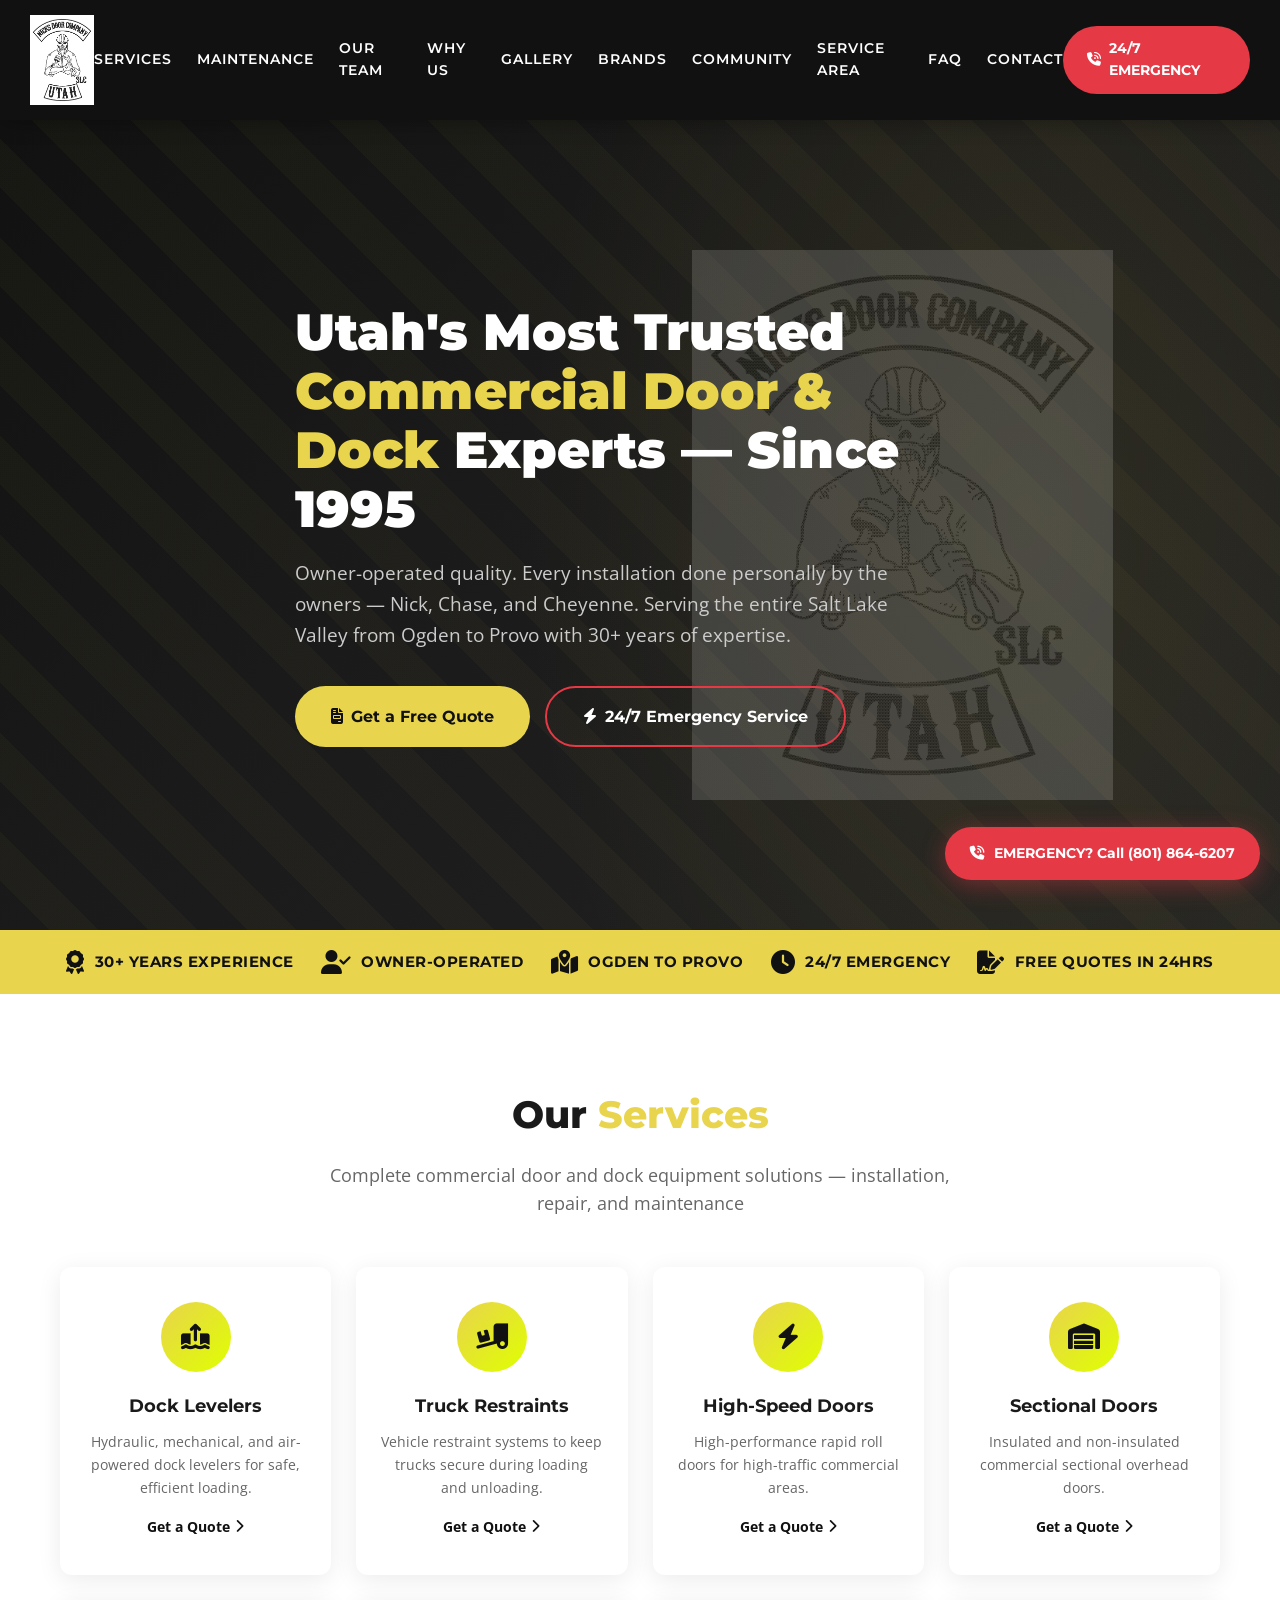
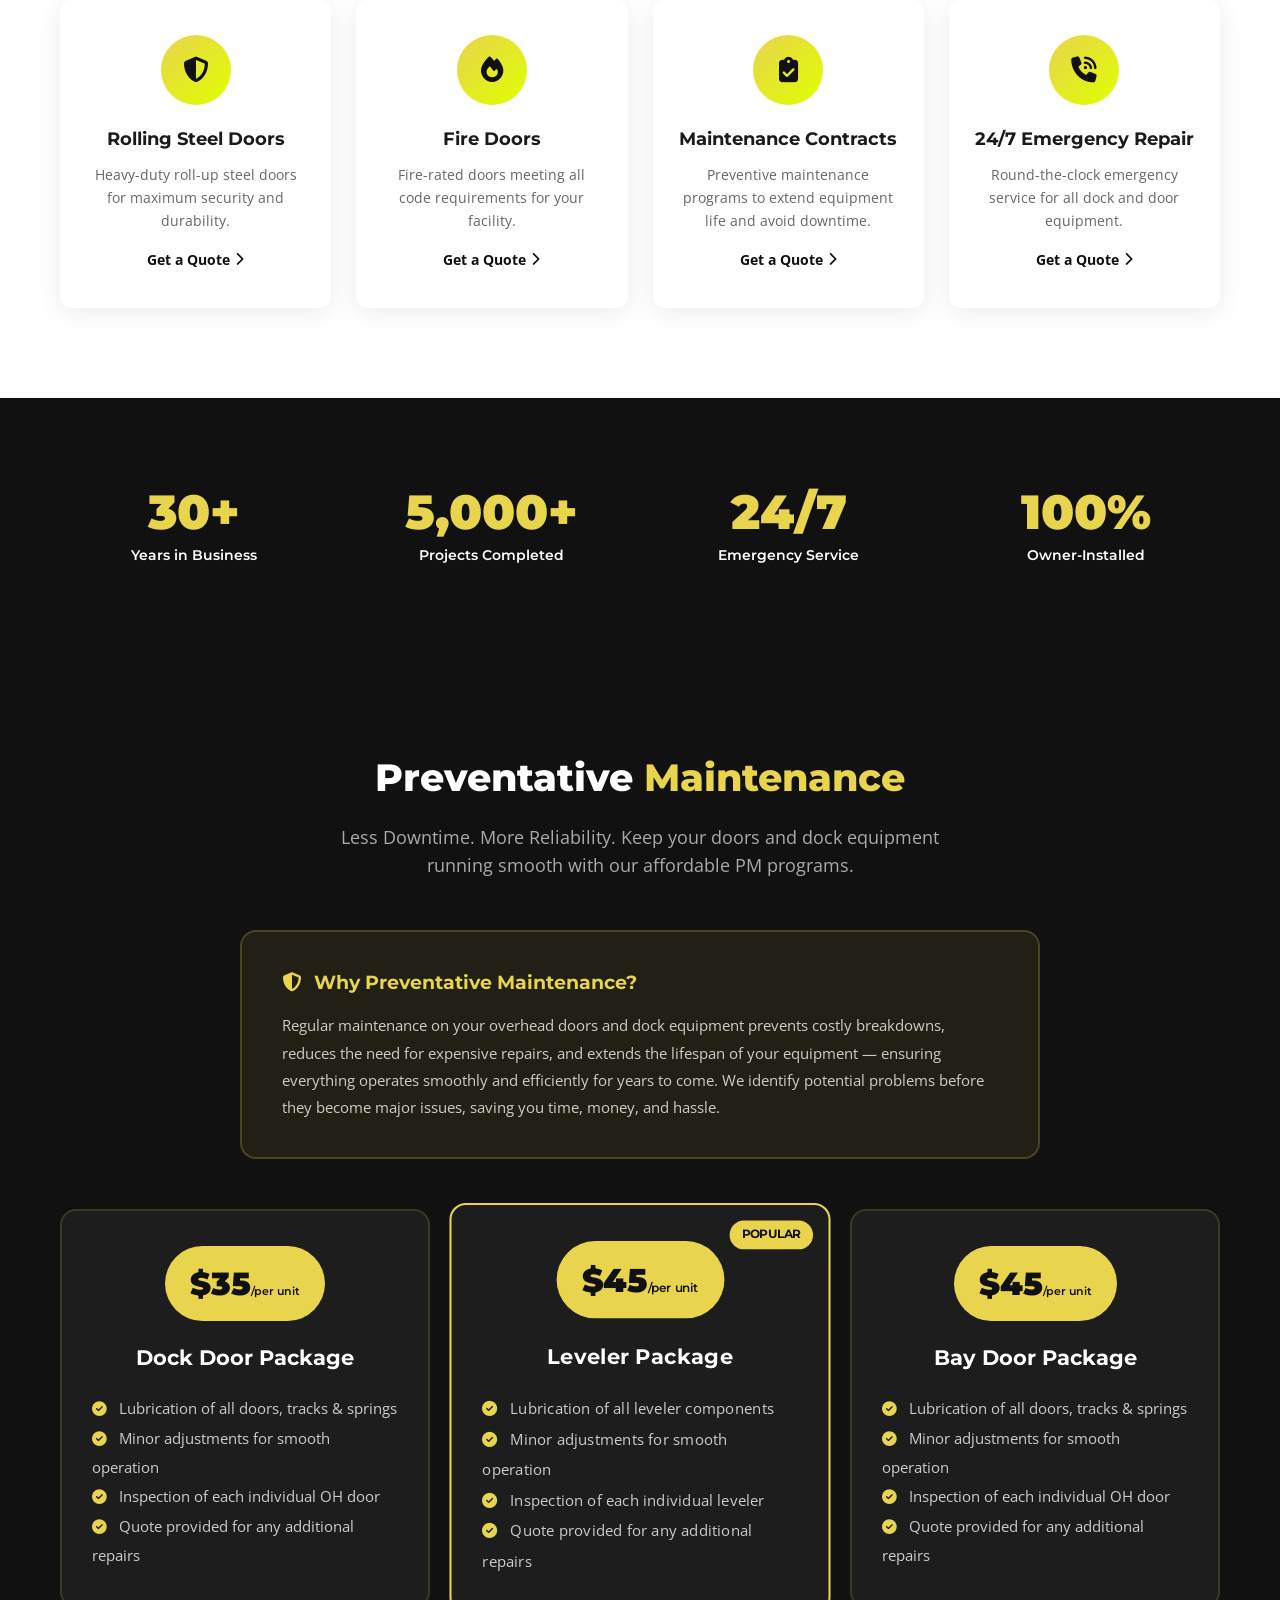
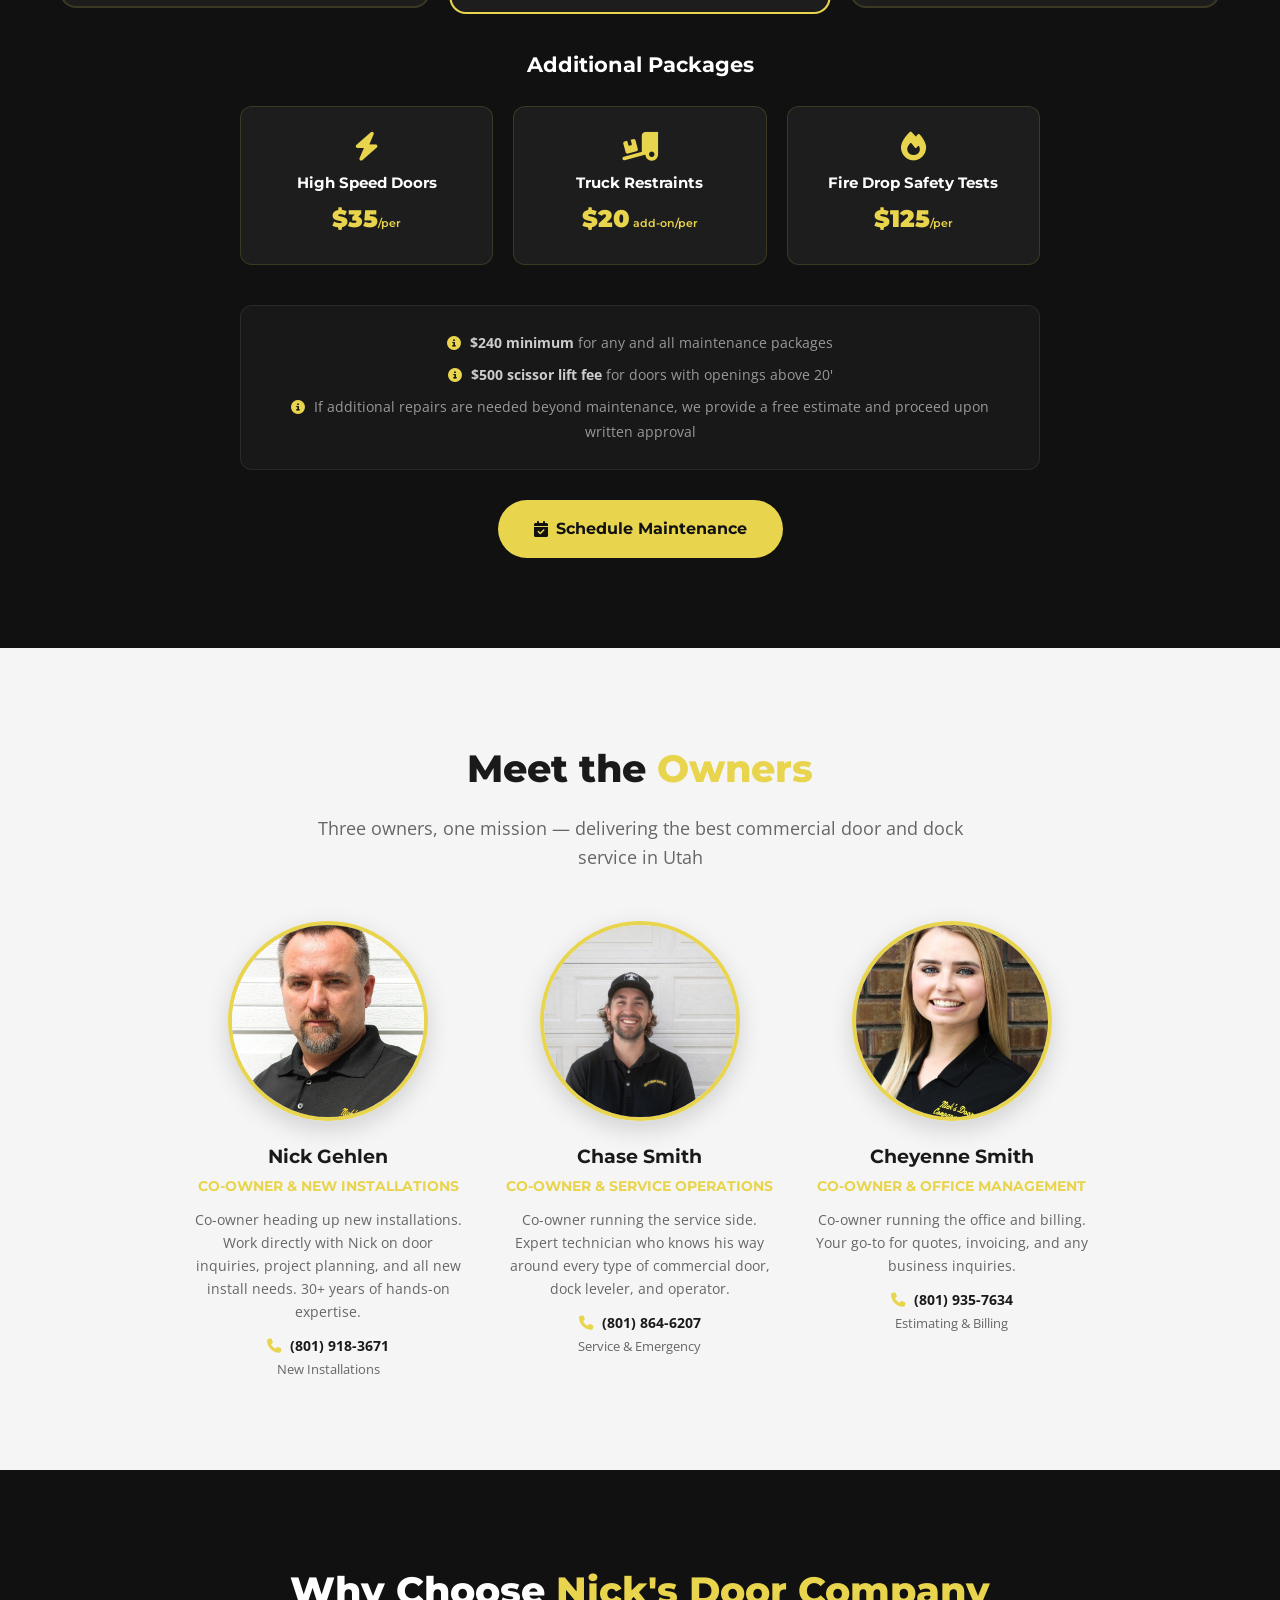
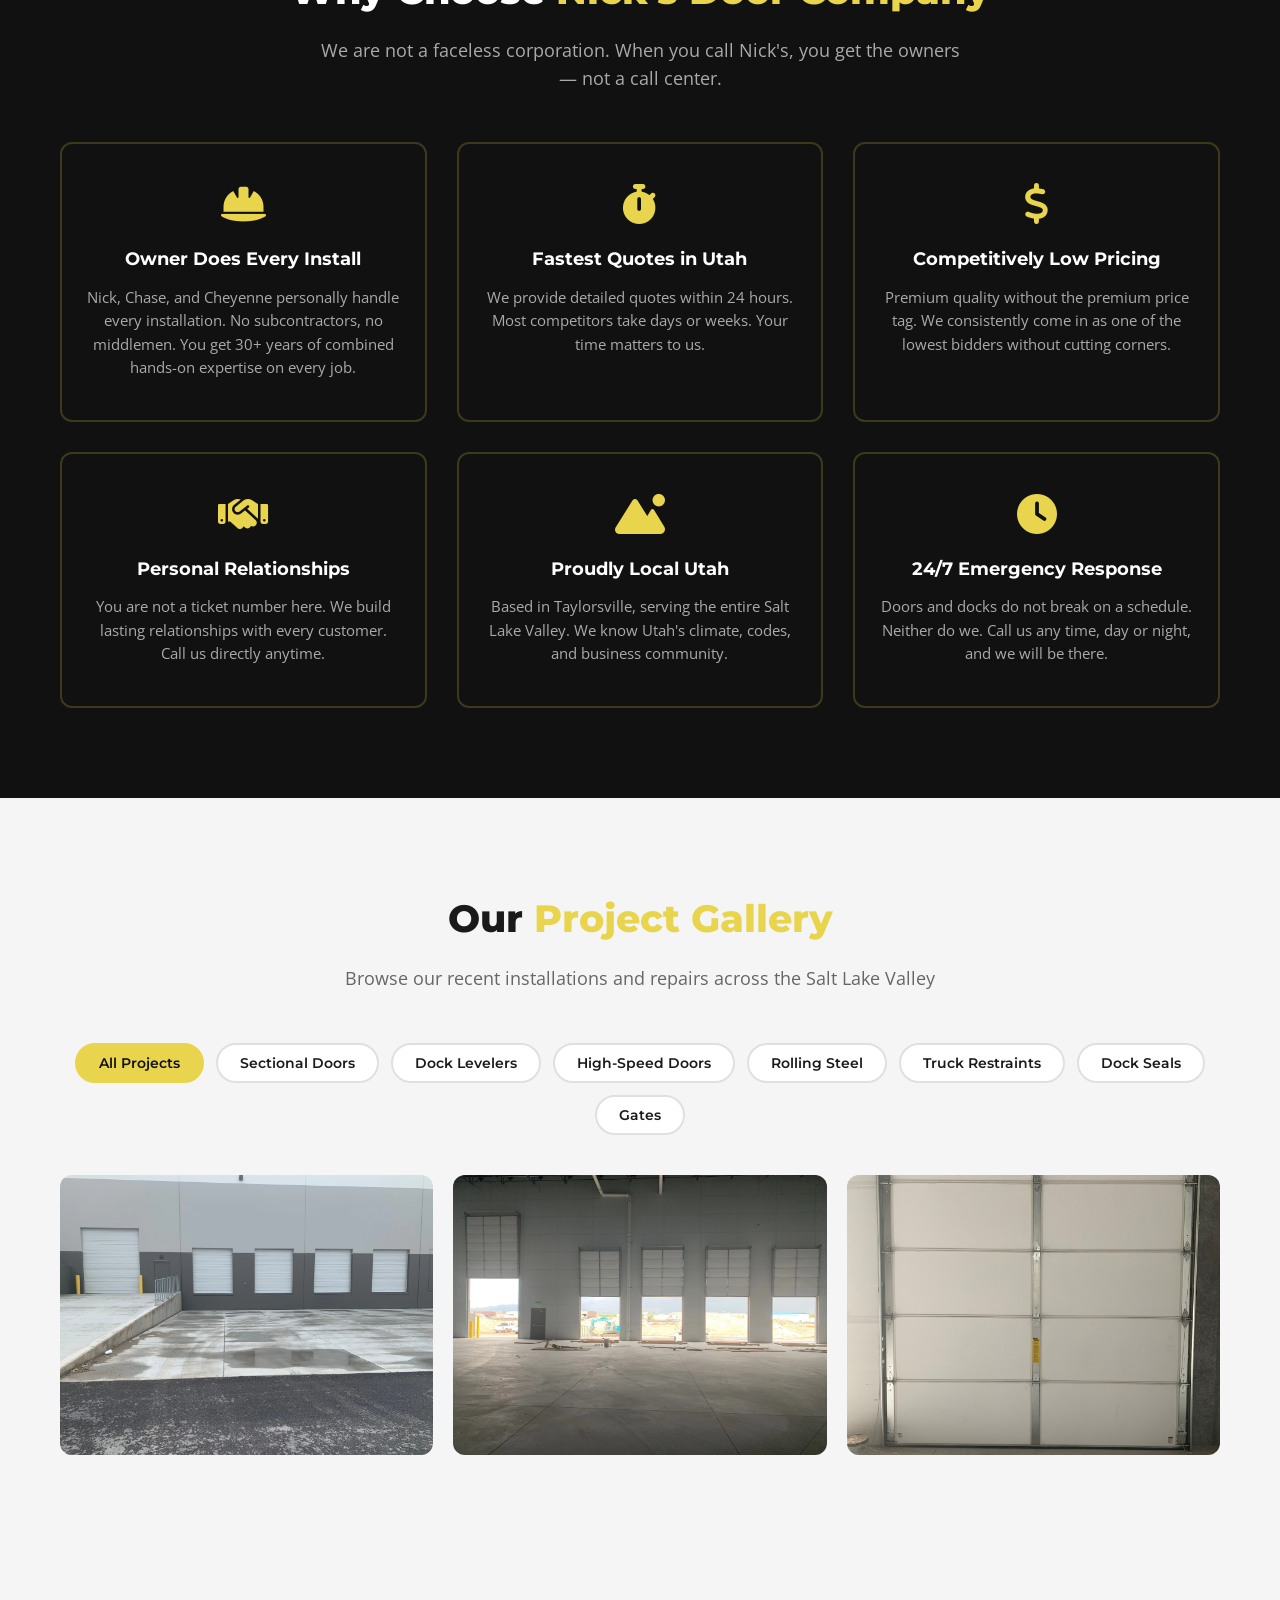
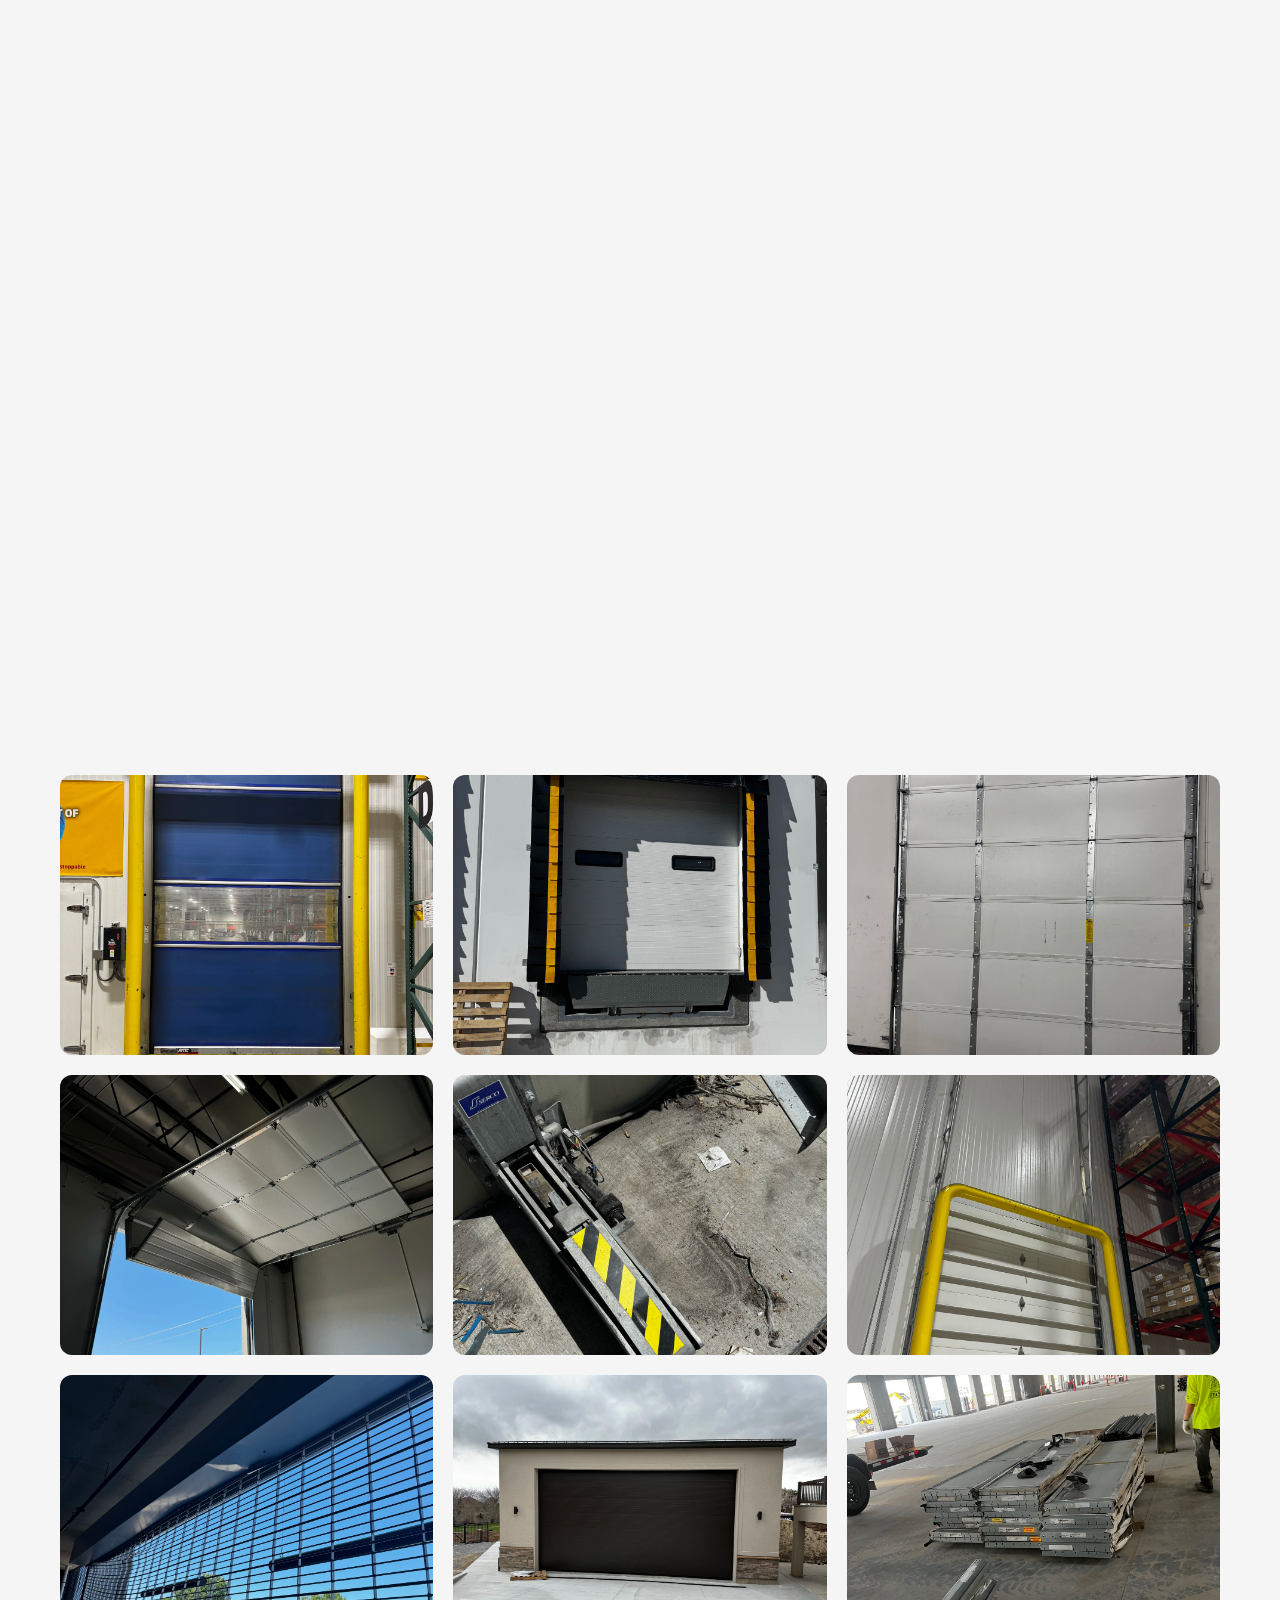
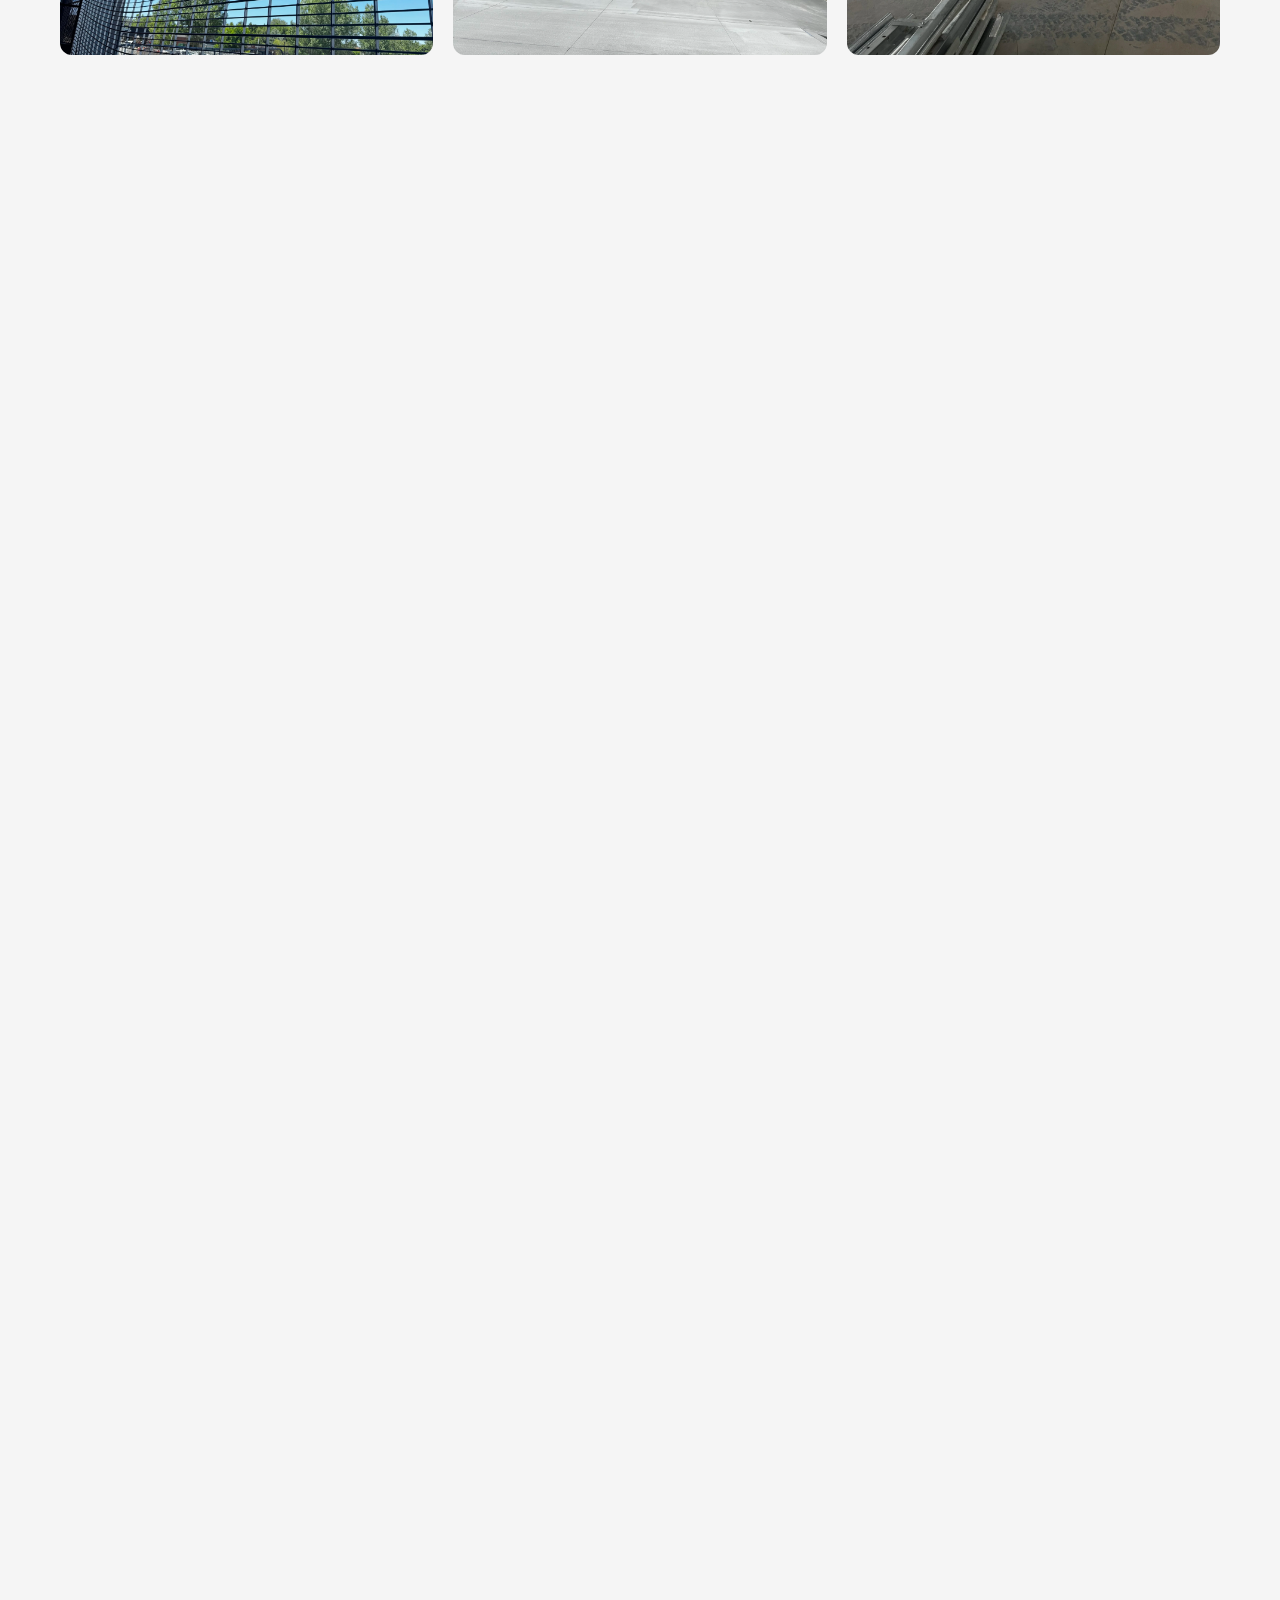
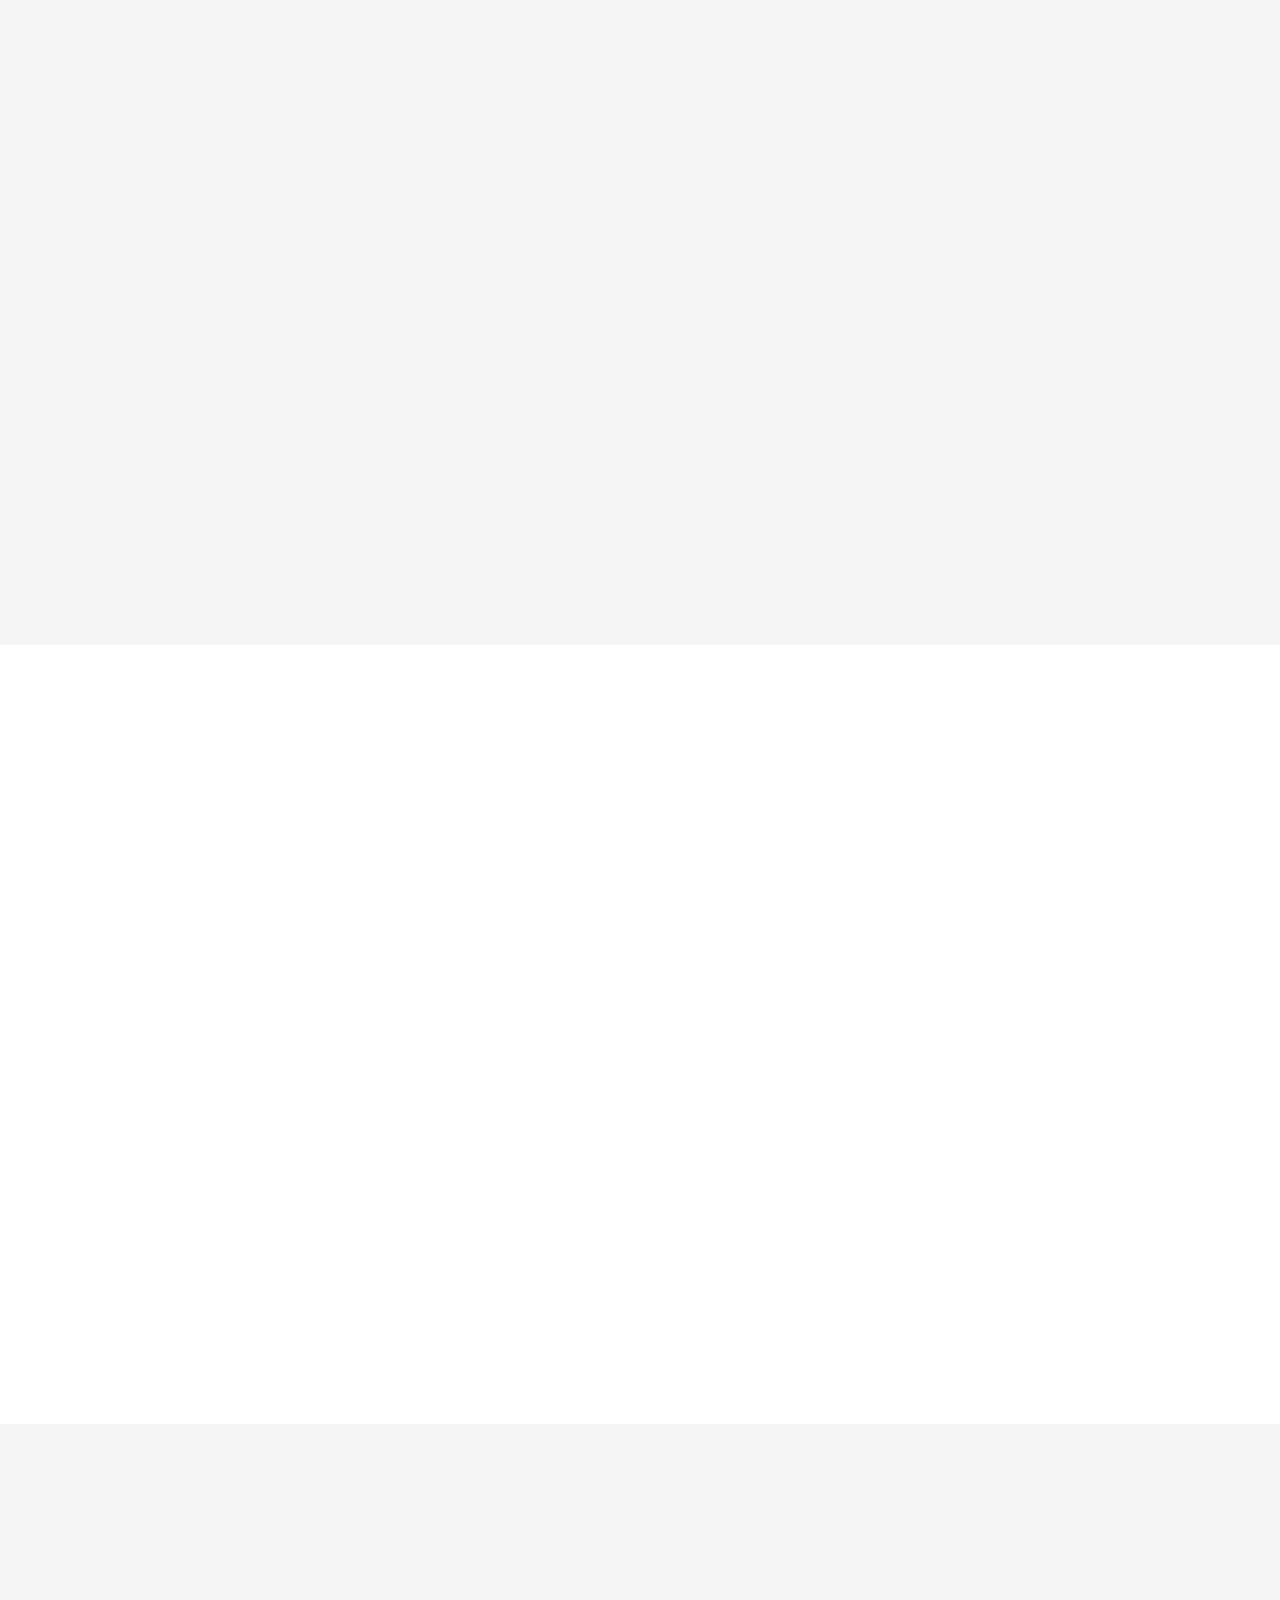
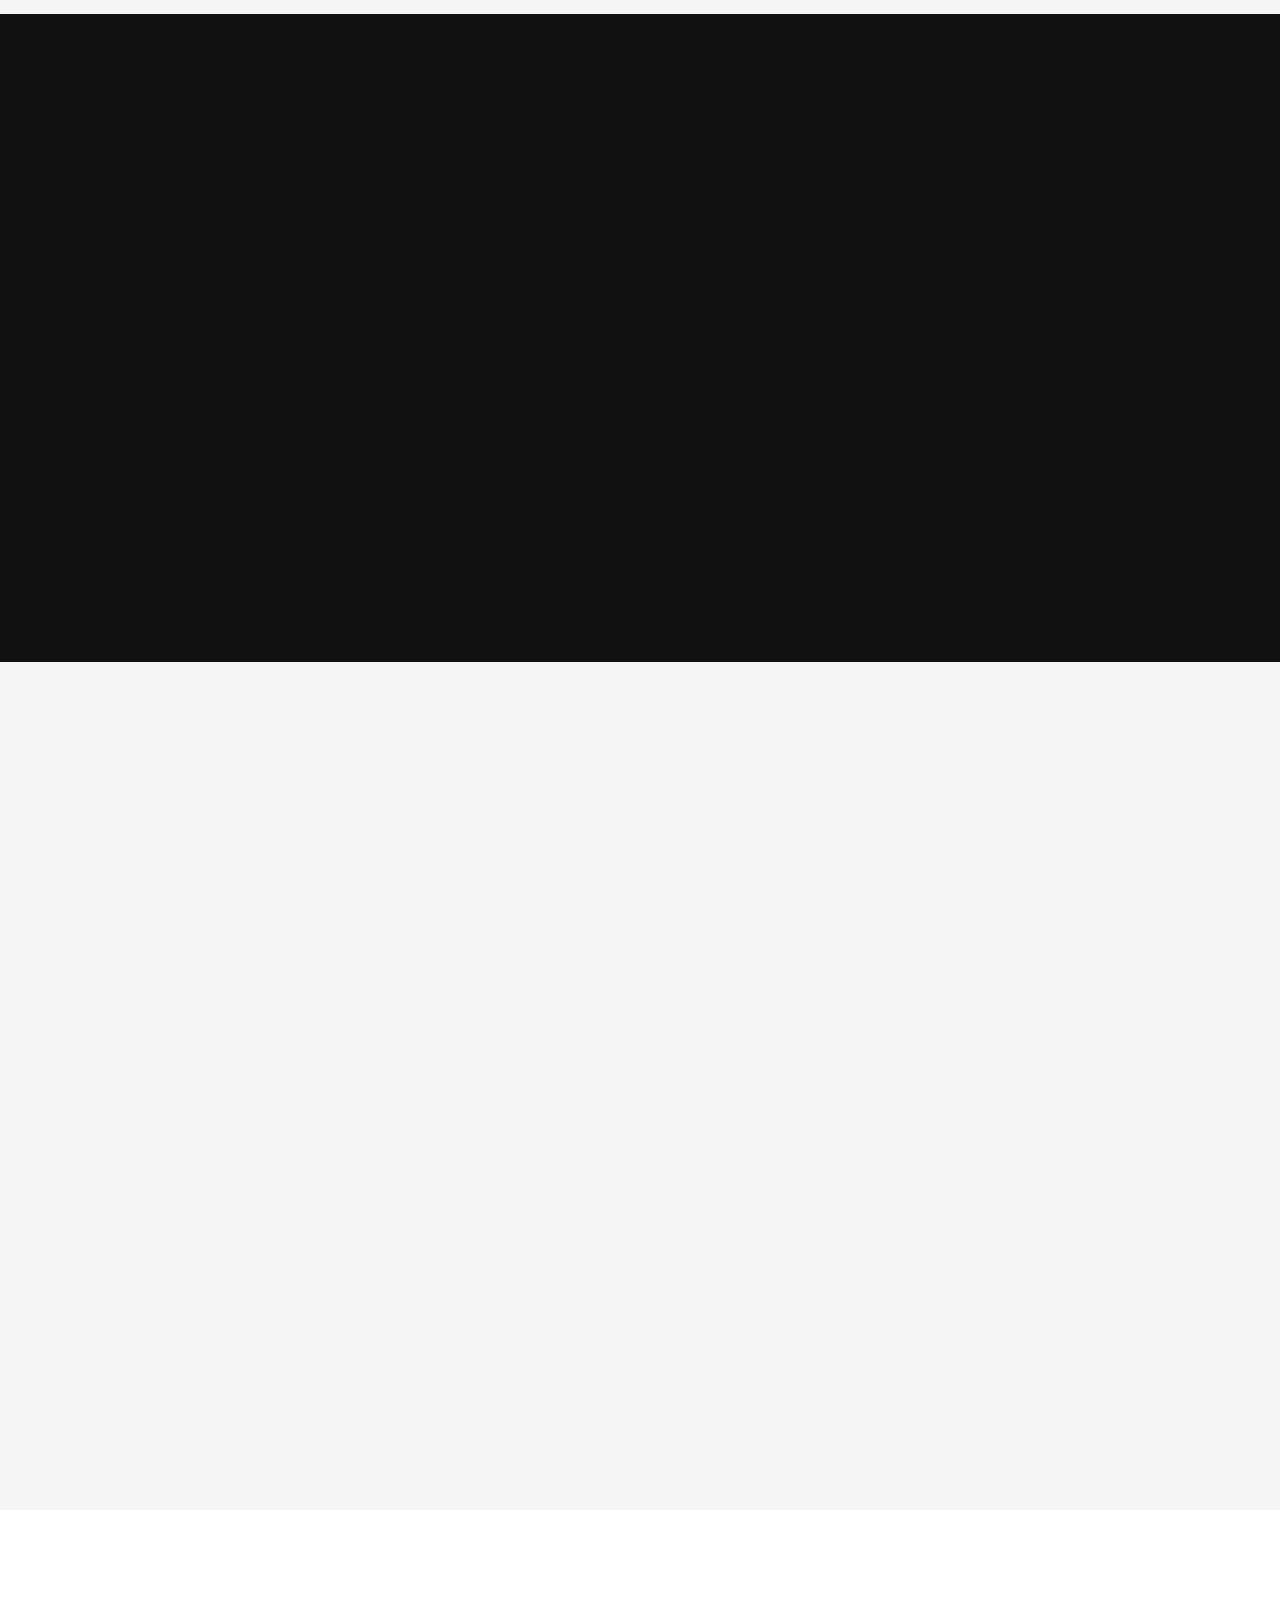
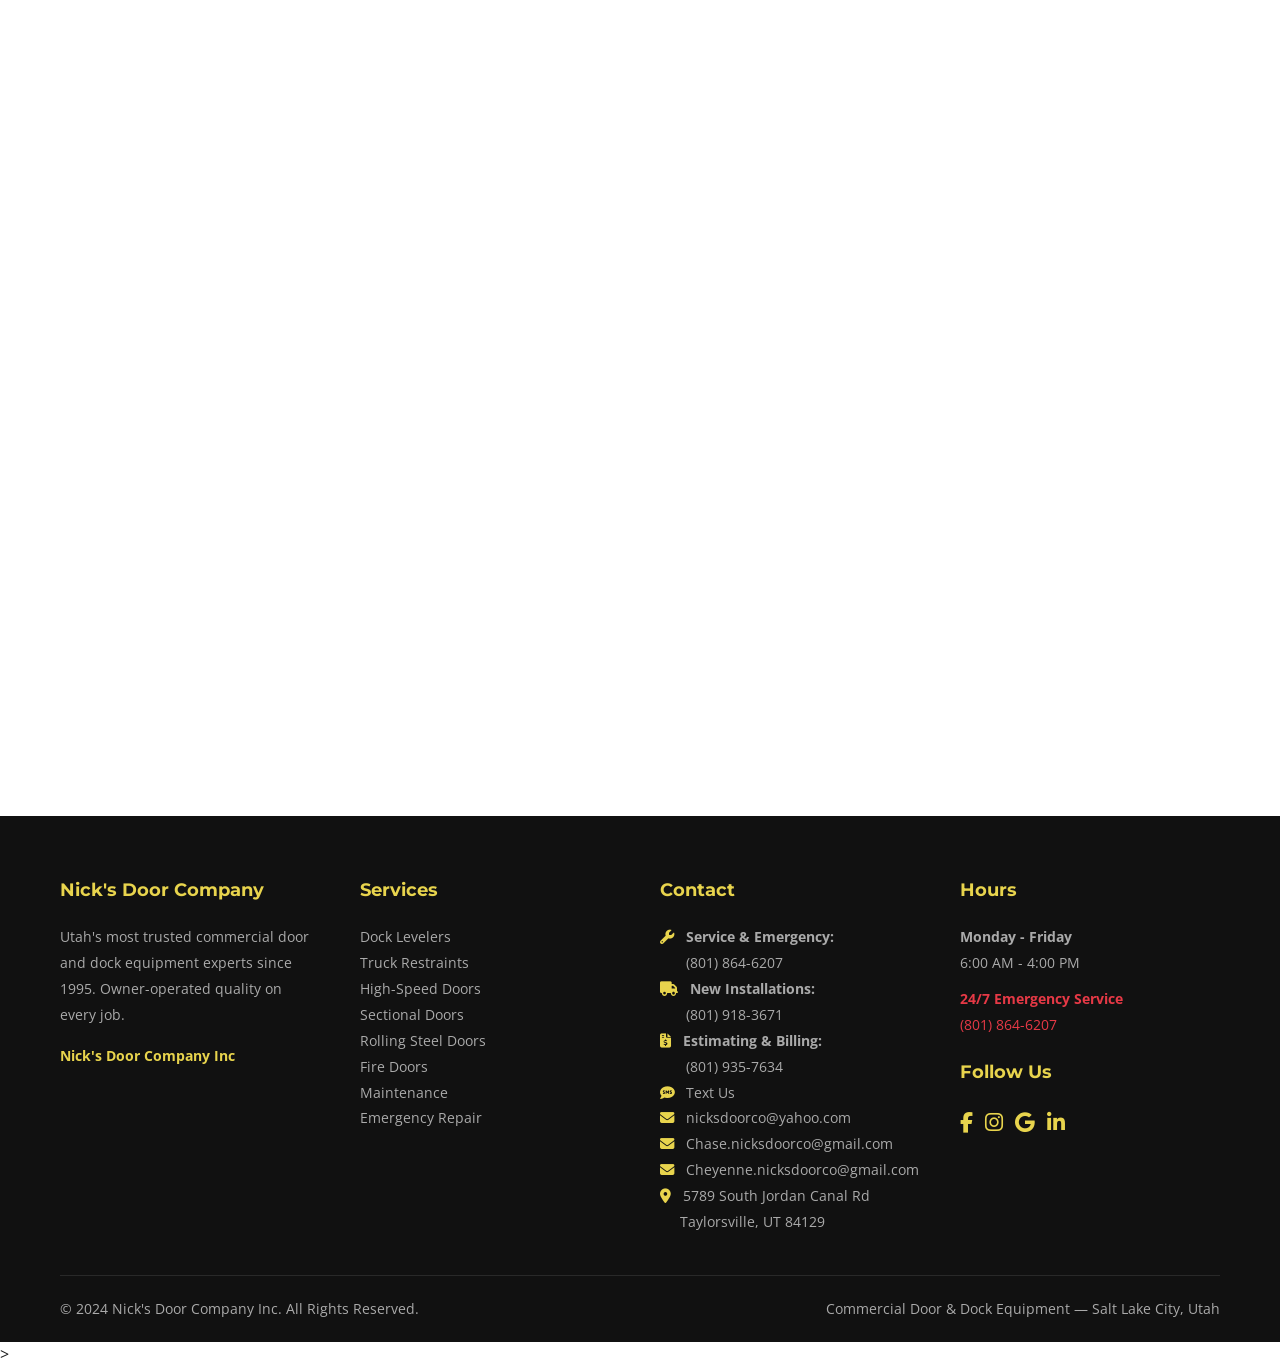
==== commit f7ecff37: "Add custom domain" ====
--- a/index.html
+++ b/index.html
@@ -120,56 +120,56 @@
         <div class="service-icon"><i class="fas fa-arrow-up-from-ground-water"></i></div>
         <h3>Dock Levelers</h3>
         <p>Hydraulic, mechanical, and air-powered dock levelers for safe, efficient loading.</p>
-        <a href="#" class="learn-more">Learn More <i class="fas fa-chevron-right"></i></a>
+        <a href="#contact" class="learn-more">Get a Quote <i class="fas fa-chevron-right"></i></a>
         <div class="service-expand">We install and service all types of dock levelers including hydraulic, mechanical, and air-powered models. Our levelers ensure smooth transitions between truck beds and loading docks, improving safety and efficiency. We carry top brands and offer custom solutions for any dock configuration.</div>
       </div>
       <div class="service-card fade-in">
         <div class="service-icon"><i class="fas fa-truck-loading"></i></div>
         <h3>Truck Restraints</h3>
         <p>Vehicle restraint systems to keep trucks secure during loading and unloading.</p>
-        <a href="#" class="learn-more">Learn More <i class="fas fa-chevron-right"></i></a>
+        <a href="#contact" class="learn-more">Get a Quote <i class="fas fa-chevron-right"></i></a>
         <div class="service-expand">Our truck restraint systems prevent premature truck departure during loading, protecting your workers and cargo. We install wheel-based and hook-based restraints with integrated communication lights to signal safe loading status.</div>
       </div>
       <div class="service-card fade-in">
         <div class="service-icon"><i class="fas fa-bolt"></i></div>
         <h3>High-Speed Doors</h3>
         <p>High-performance rapid roll doors for high-traffic commercial areas.</p>
-        <a href="#" class="learn-more">Learn More <i class="fas fa-chevron-right"></i></a>
+        <a href="#contact" class="learn-more">Get a Quote <i class="fas fa-chevron-right"></i></a>
         <div class="service-expand">High-speed doors minimize air exchange, reduce energy costs, and improve traffic flow. Ideal for warehouses, cold storage, and manufacturing facilities with high forklift traffic. We install and service all major brands.</div>
       </div>
       <div class="service-card fade-in">
         <div class="service-icon"><i class="fas fa-warehouse"></i></div>
         <h3>Sectional Doors</h3>
         <p>Insulated and non-insulated commercial sectional overhead doors.</p>
-        <a href="#" class="learn-more">Learn More <i class="fas fa-chevron-right"></i></a>
+        <a href="#contact" class="learn-more">Get a Quote <i class="fas fa-chevron-right"></i></a>
         <div class="service-expand">From standard commercial sectional doors to heavy-duty insulated models, we provide doors that fit your facility&#39;s needs. Available in multiple gauges, insulation values, and configurations with window and pass-door options.</div>
       </div>
       <div class="service-card fade-in">
         <div class="service-icon"><i class="fas fa-shield-halved"></i></div>
         <h3>Rolling Steel Doors</h3>
         <p>Heavy-duty roll-up steel doors for maximum security and durability.</p>
-        <a href="#" class="learn-more">Learn More <i class="fas fa-chevron-right"></i></a>
+        <a href="#contact" class="learn-more">Get a Quote <i class="fas fa-chevron-right"></i></a>
         <div class="service-expand">Rolling steel doors are the go-to solution for security, durability, and space savings. We install service doors, counter shutters, and heavy-duty rolling doors built to withstand demanding commercial and industrial environments.</div>
       </div>
       <div class="service-card fade-in">
         <div class="service-icon"><i class="fas fa-fire"></i></div>
         <h3>Fire Doors</h3>
         <p>Fire-rated doors meeting all code requirements for your facility.</p>
-        <a href="#" class="learn-more">Learn More <i class="fas fa-chevron-right"></i></a>
+        <a href="#contact" class="learn-more">Get a Quote <i class="fas fa-chevron-right"></i></a>
         <div class="service-expand">Fire-rated rolling steel doors and sectional doors that meet UL and local fire code requirements. We handle installation, inspection, and annual drop-testing to keep your facility compliant and safe.</div>
       </div>
       <div class="service-card fade-in">
         <div class="service-icon"><i class="fas fa-clipboard-check"></i></div>
         <h3>Maintenance Contracts</h3>
         <p>Preventive maintenance programs to extend equipment life and avoid downtime.</p>
-        <a href="#" class="learn-more">Learn More <i class="fas fa-chevron-right"></i></a>
+        <a href="#contact" class="learn-more">Get a Quote <i class="fas fa-chevron-right"></i></a>
         <div class="service-expand">Our preventive maintenance contracts keep your doors and dock equipment running reliably. Regular inspections catch problems before they become expensive emergencies. Customizable plans for any size facility.</div>
       </div>
       <div class="service-card fade-in">
         <div class="service-icon"><i class="fas fa-phone-volume"></i></div>
         <h3>24/7 Emergency Repair</h3>
         <p>Round-the-clock emergency service for all dock and door equipment.</p>
-        <a href="#" class="learn-more">Learn More <i class="fas fa-chevron-right"></i></a>
+        <a href="#contact" class="learn-more">Get a Quote <i class="fas fa-chevron-right"></i></a>
         <div class="service-expand">When your dock or door goes down, so does your operation. Our 24/7 emergency repair service gets you back up and running fast. Call anytime &mdash; nights, weekends, holidays. <strong><a href="tel:8018646207">(801) 864-6207</a></strong></div>
       </div>
     </div>
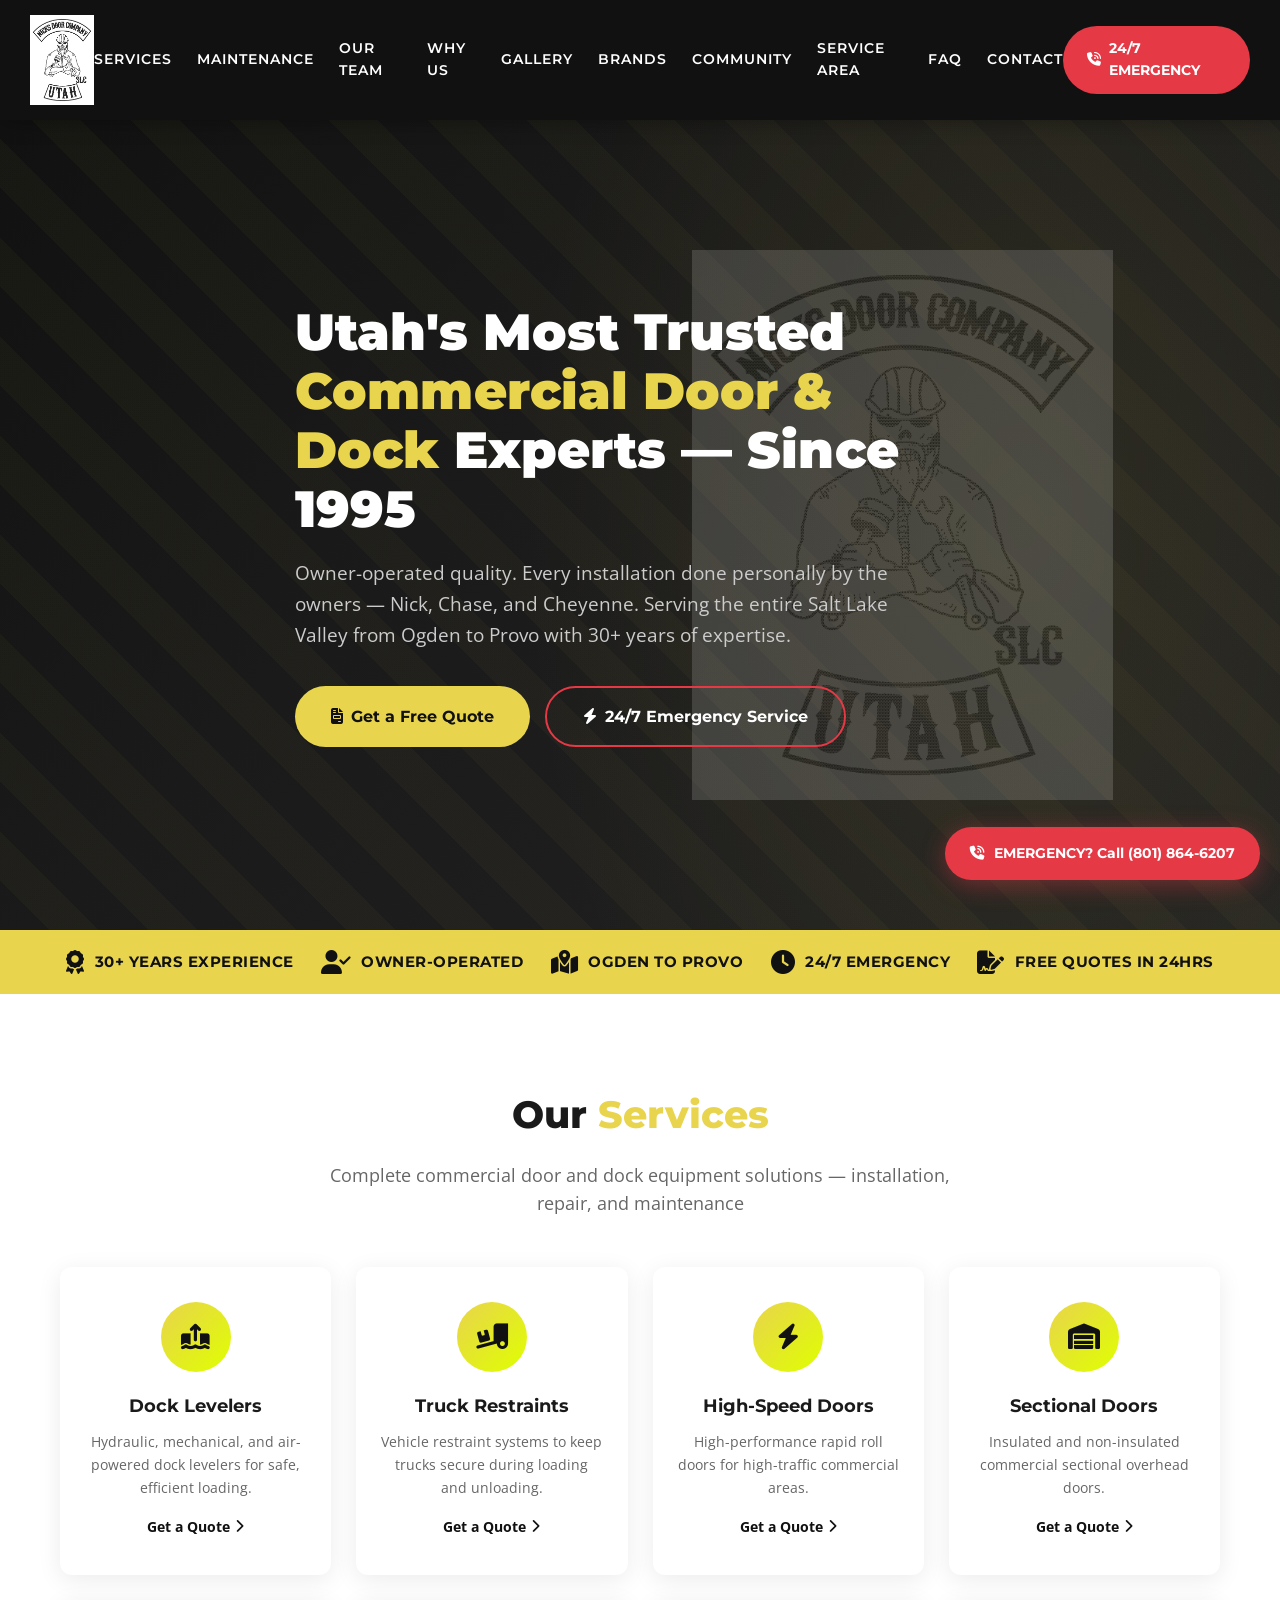
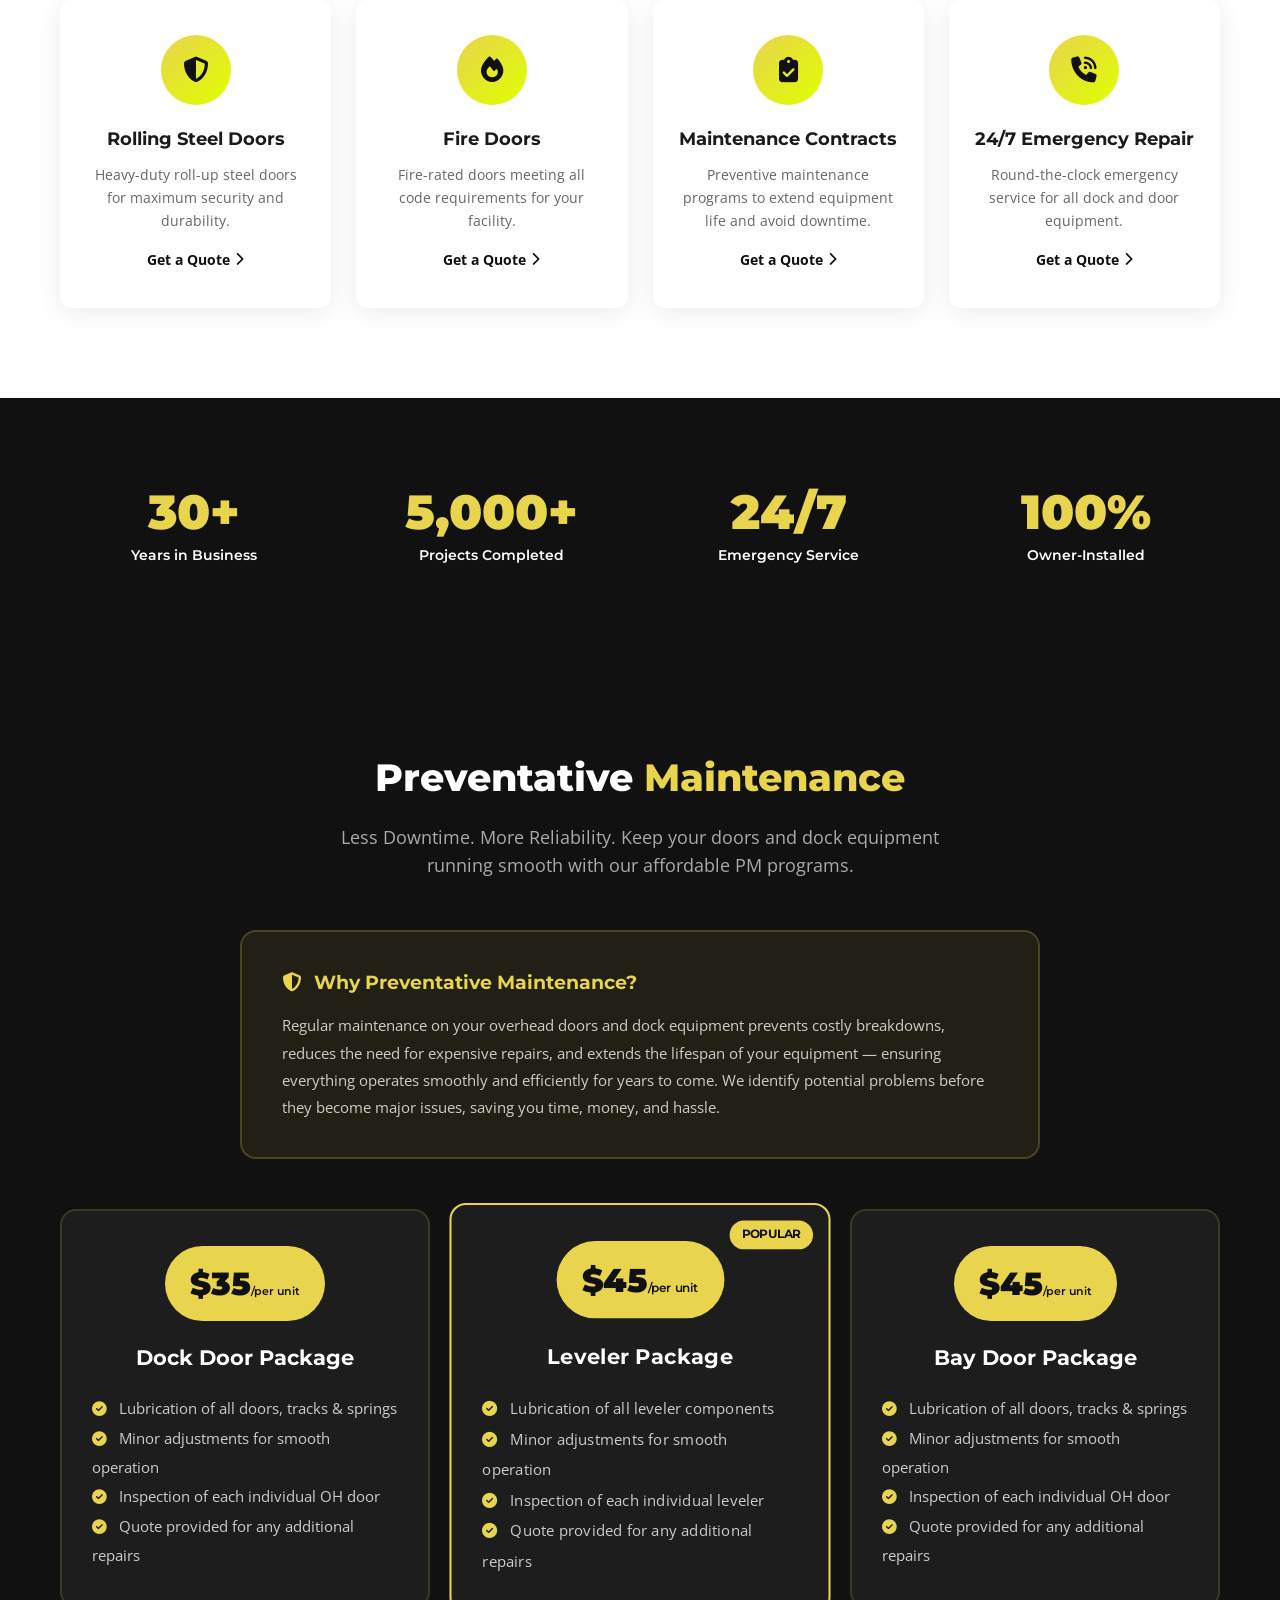
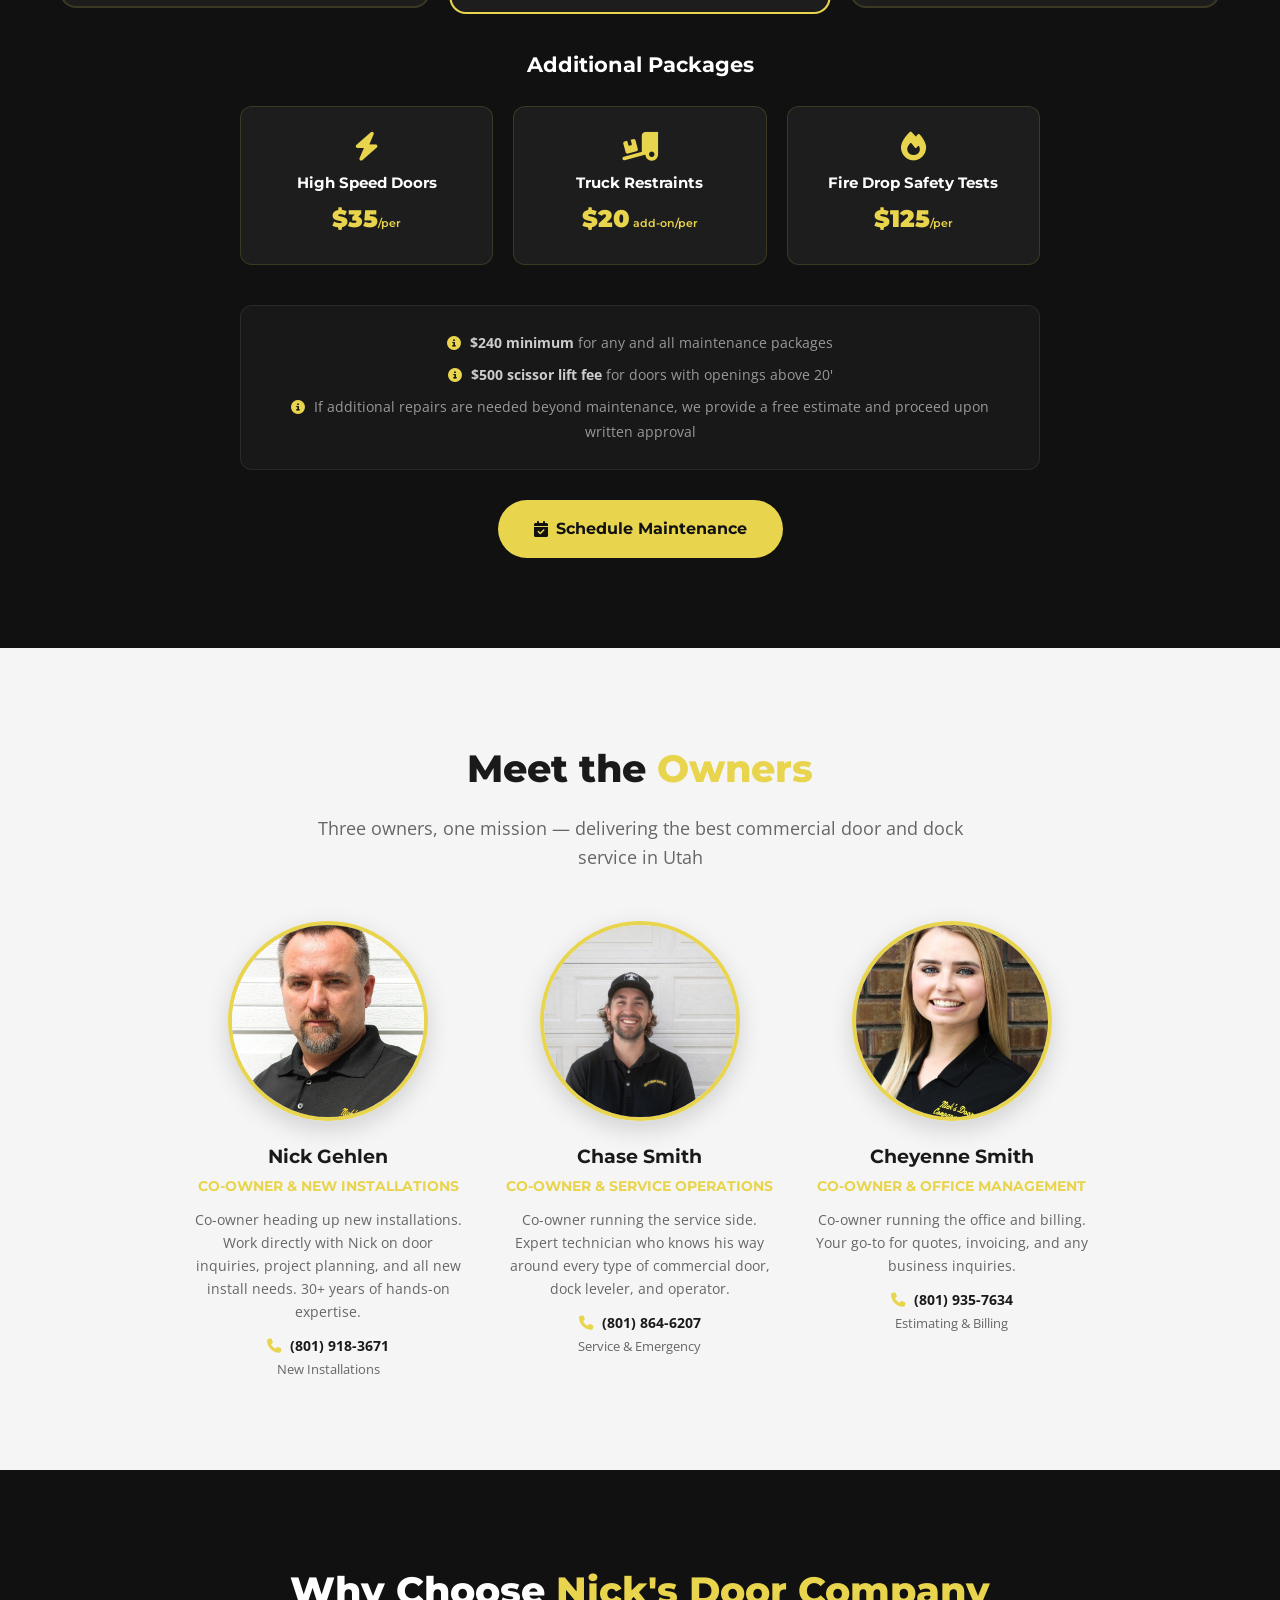
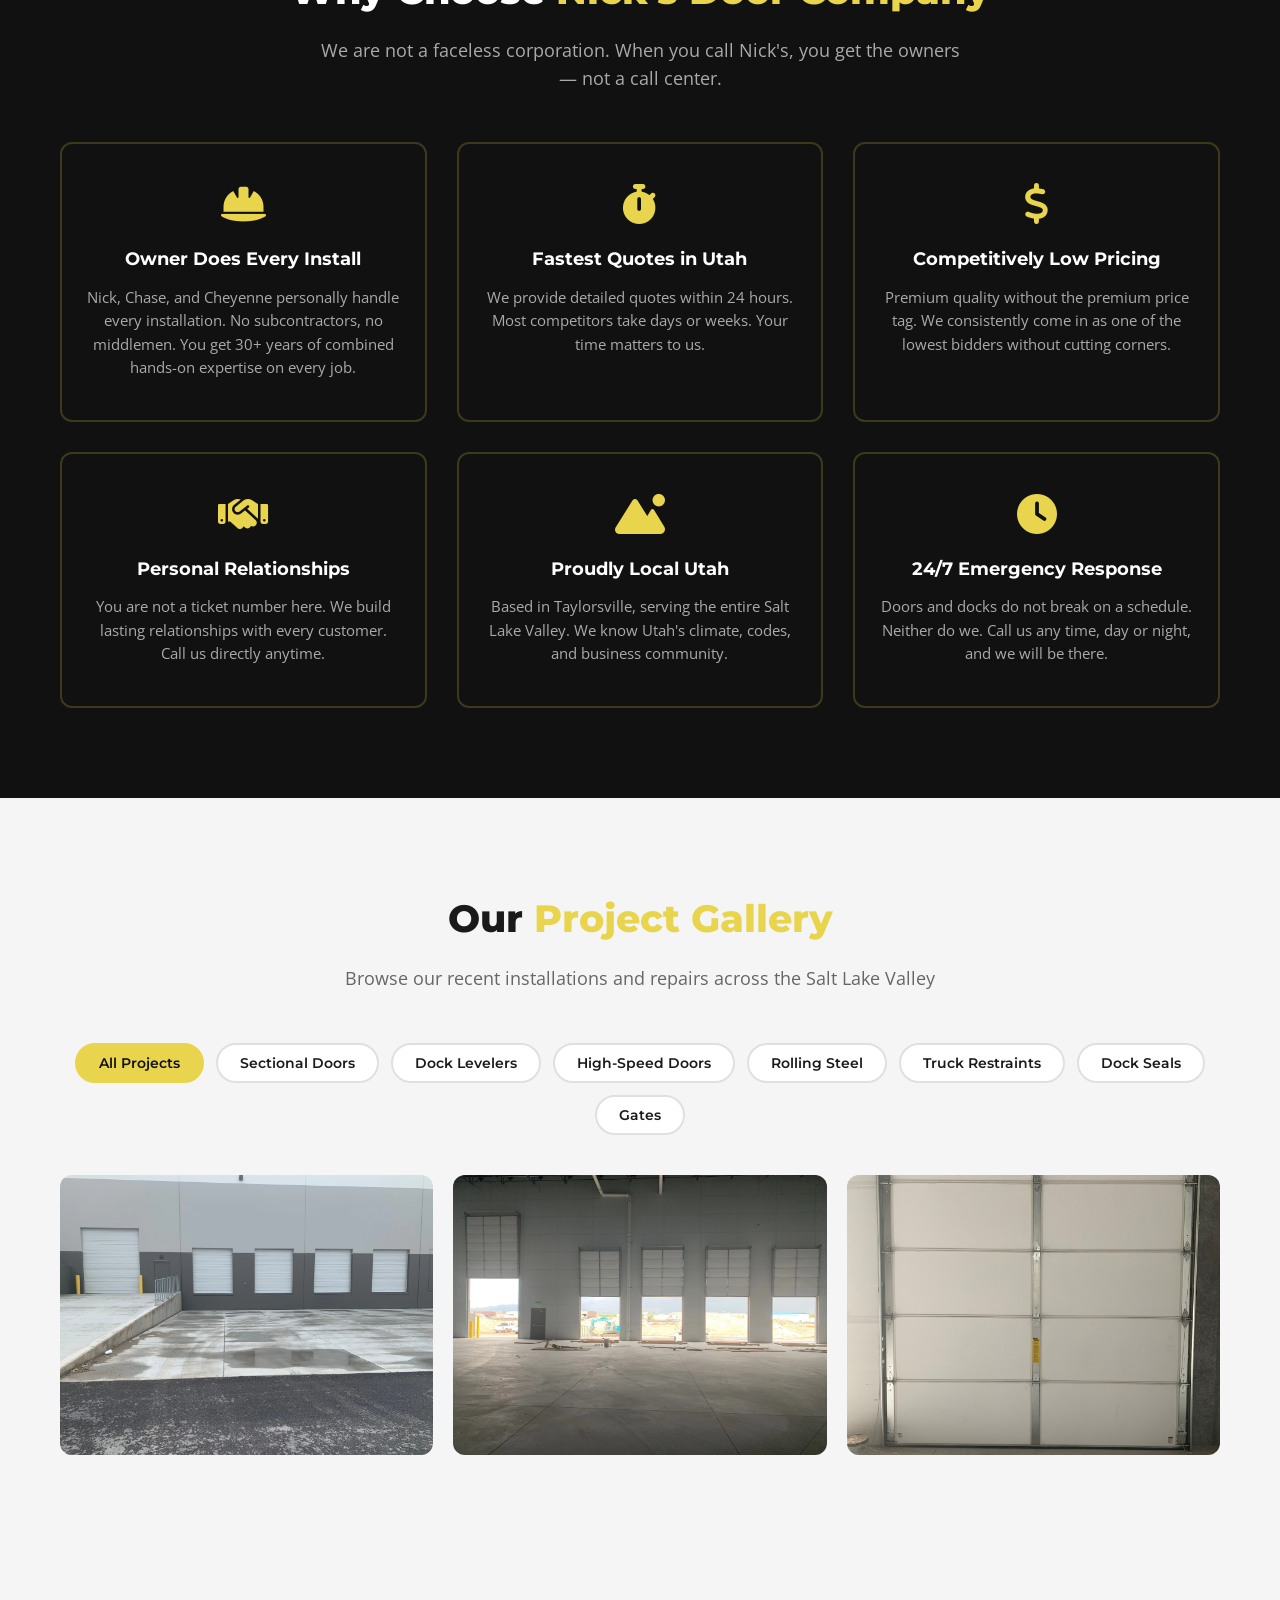
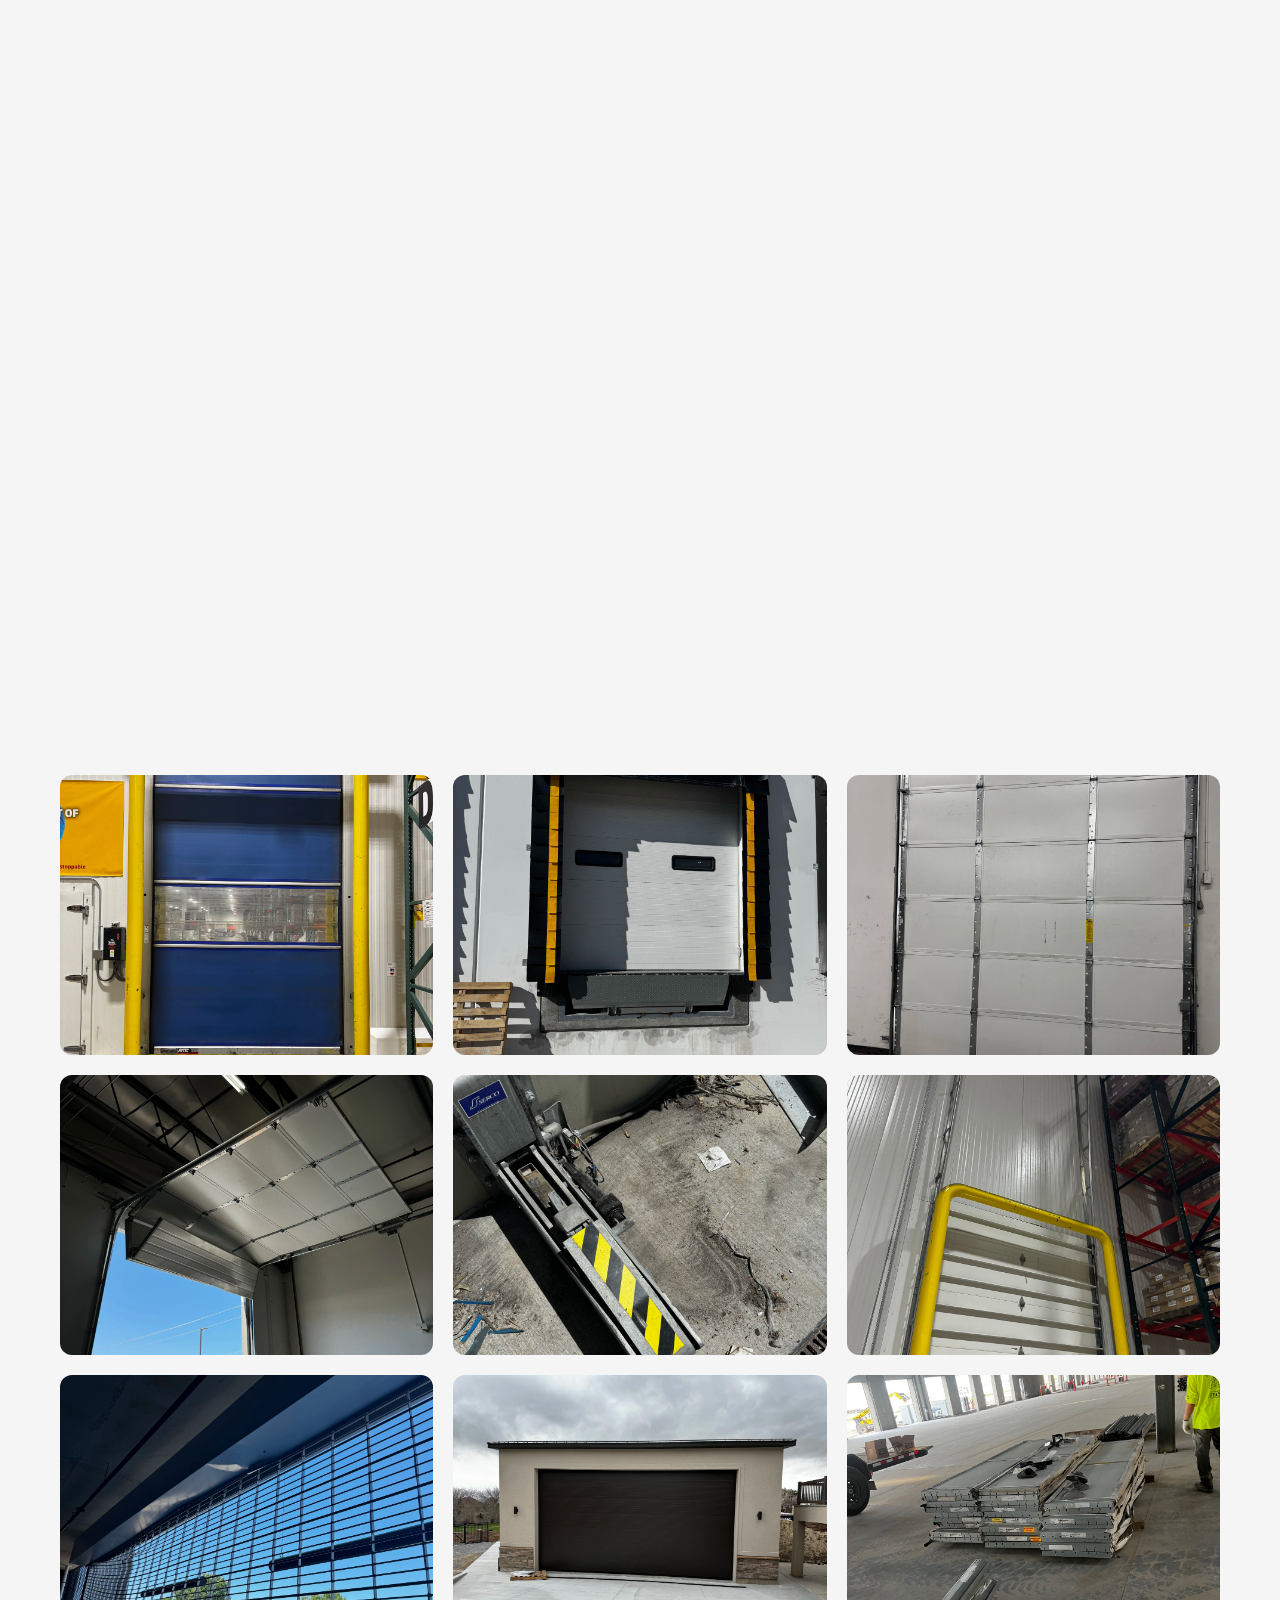
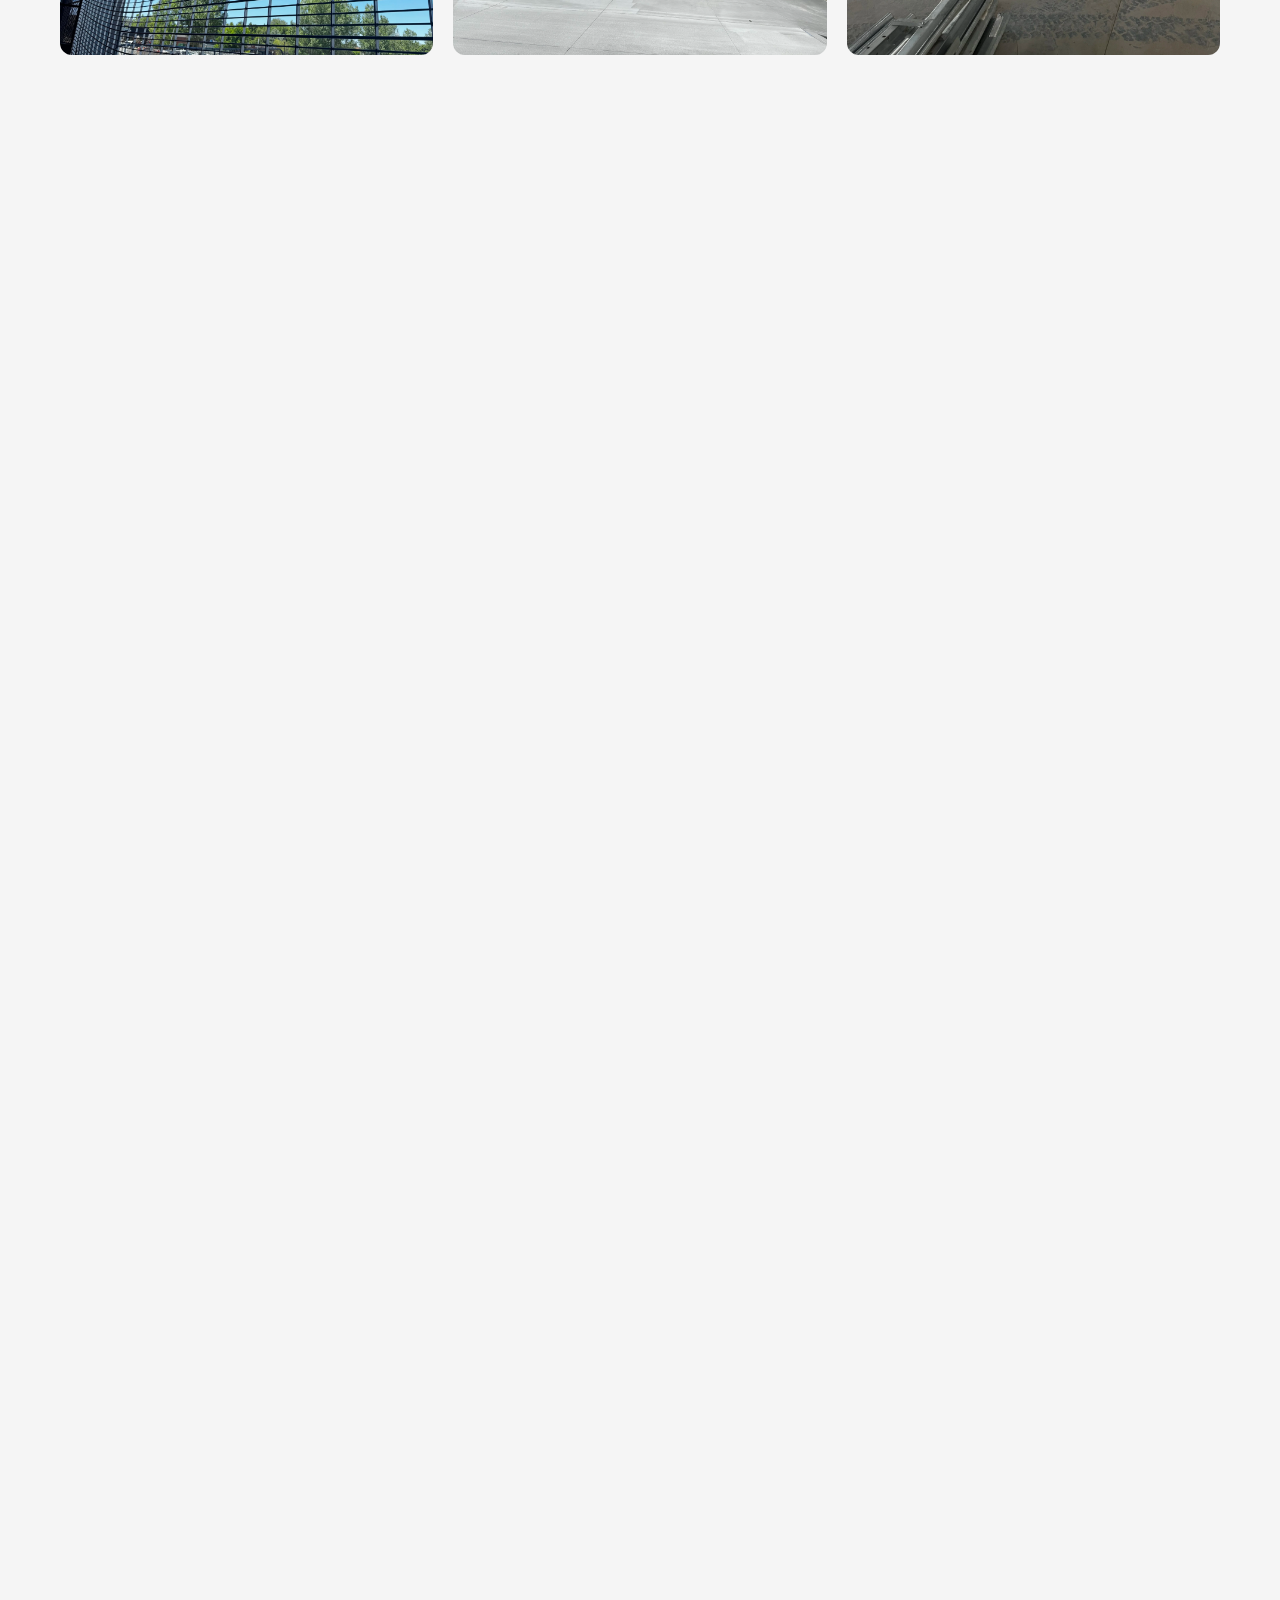
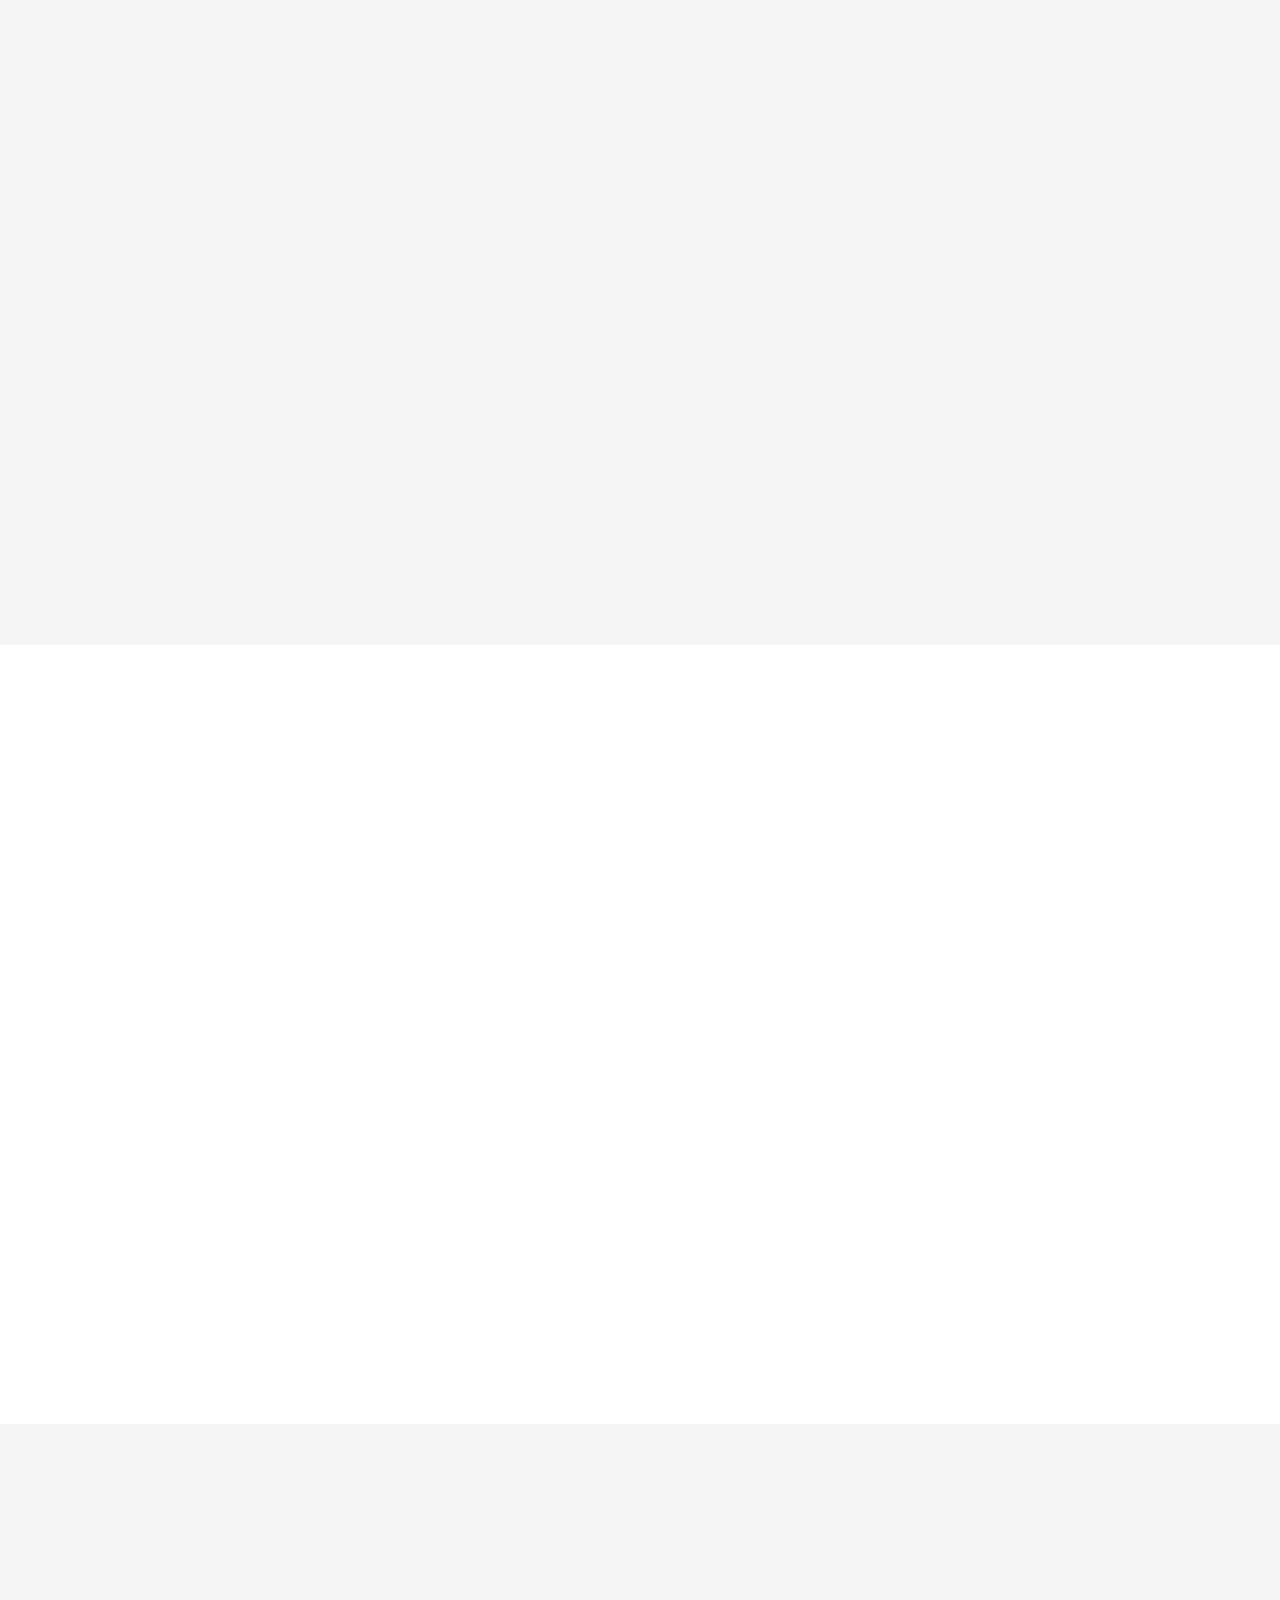
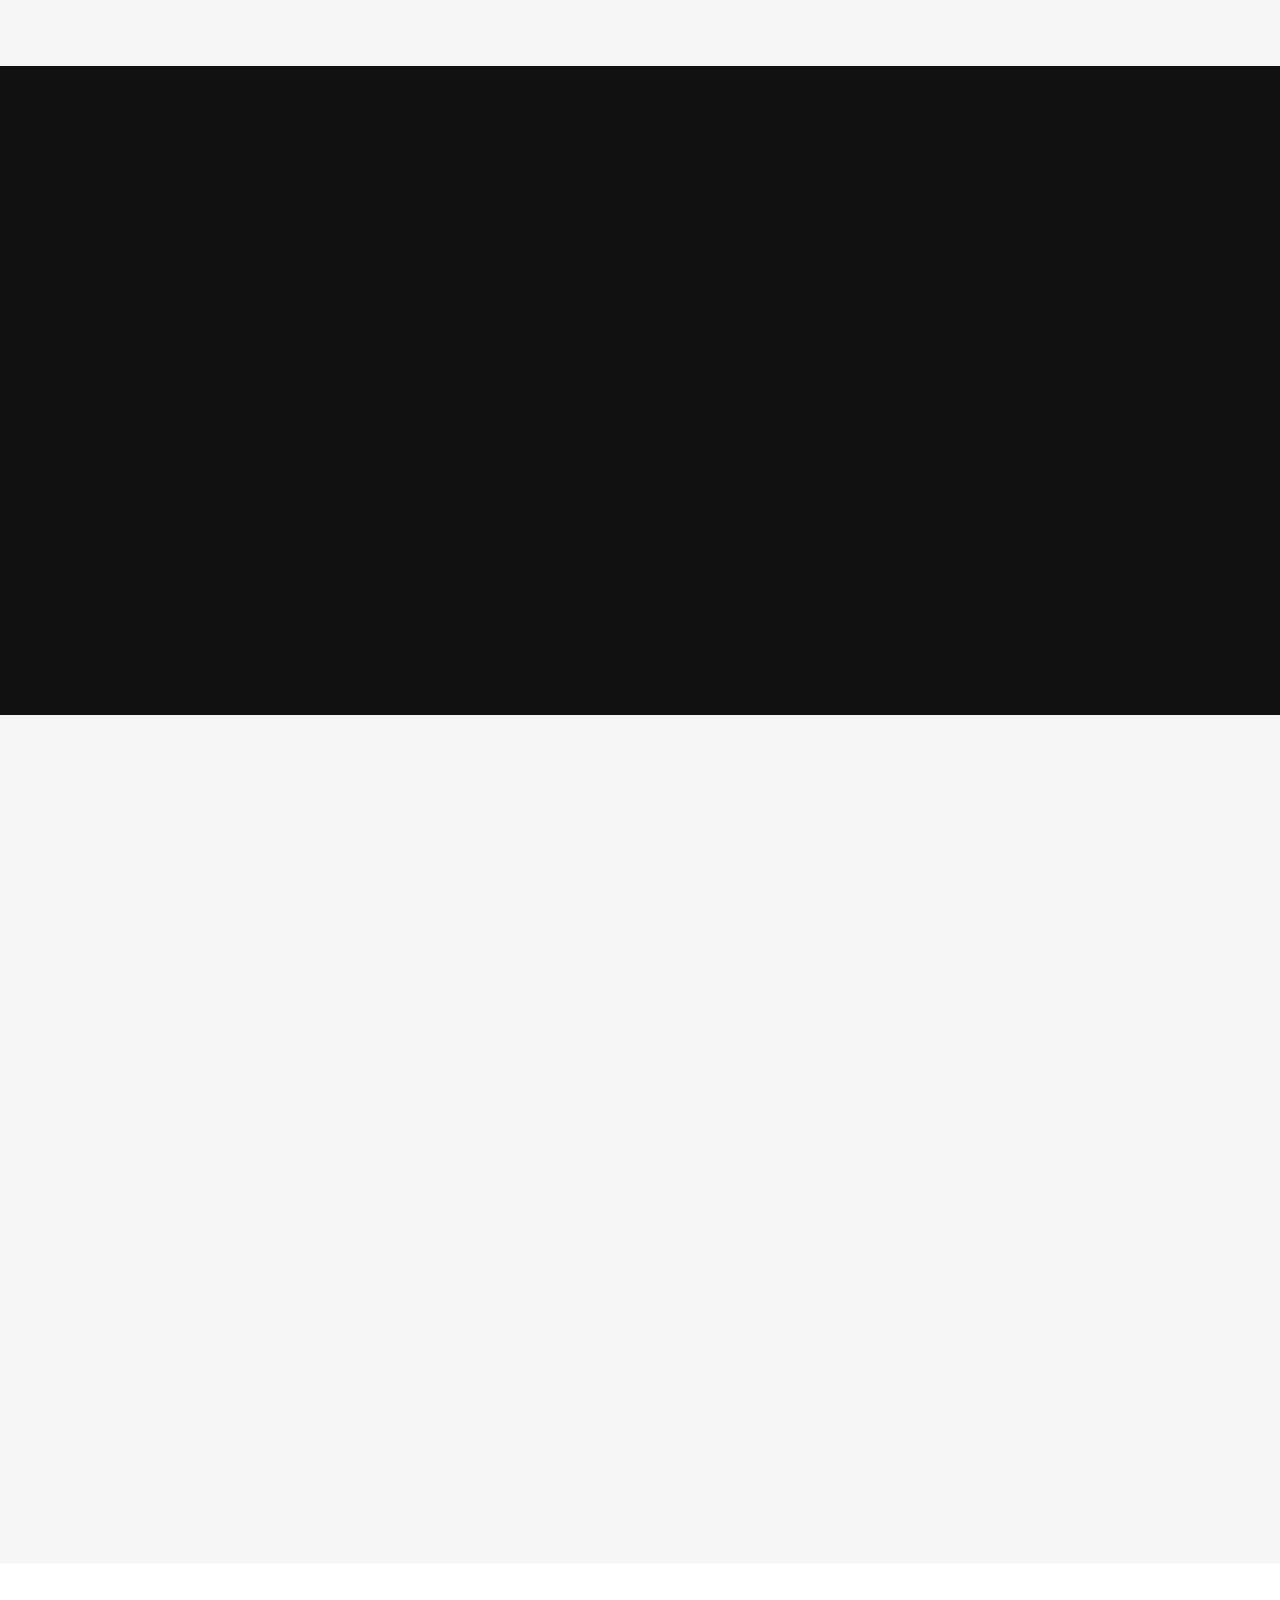
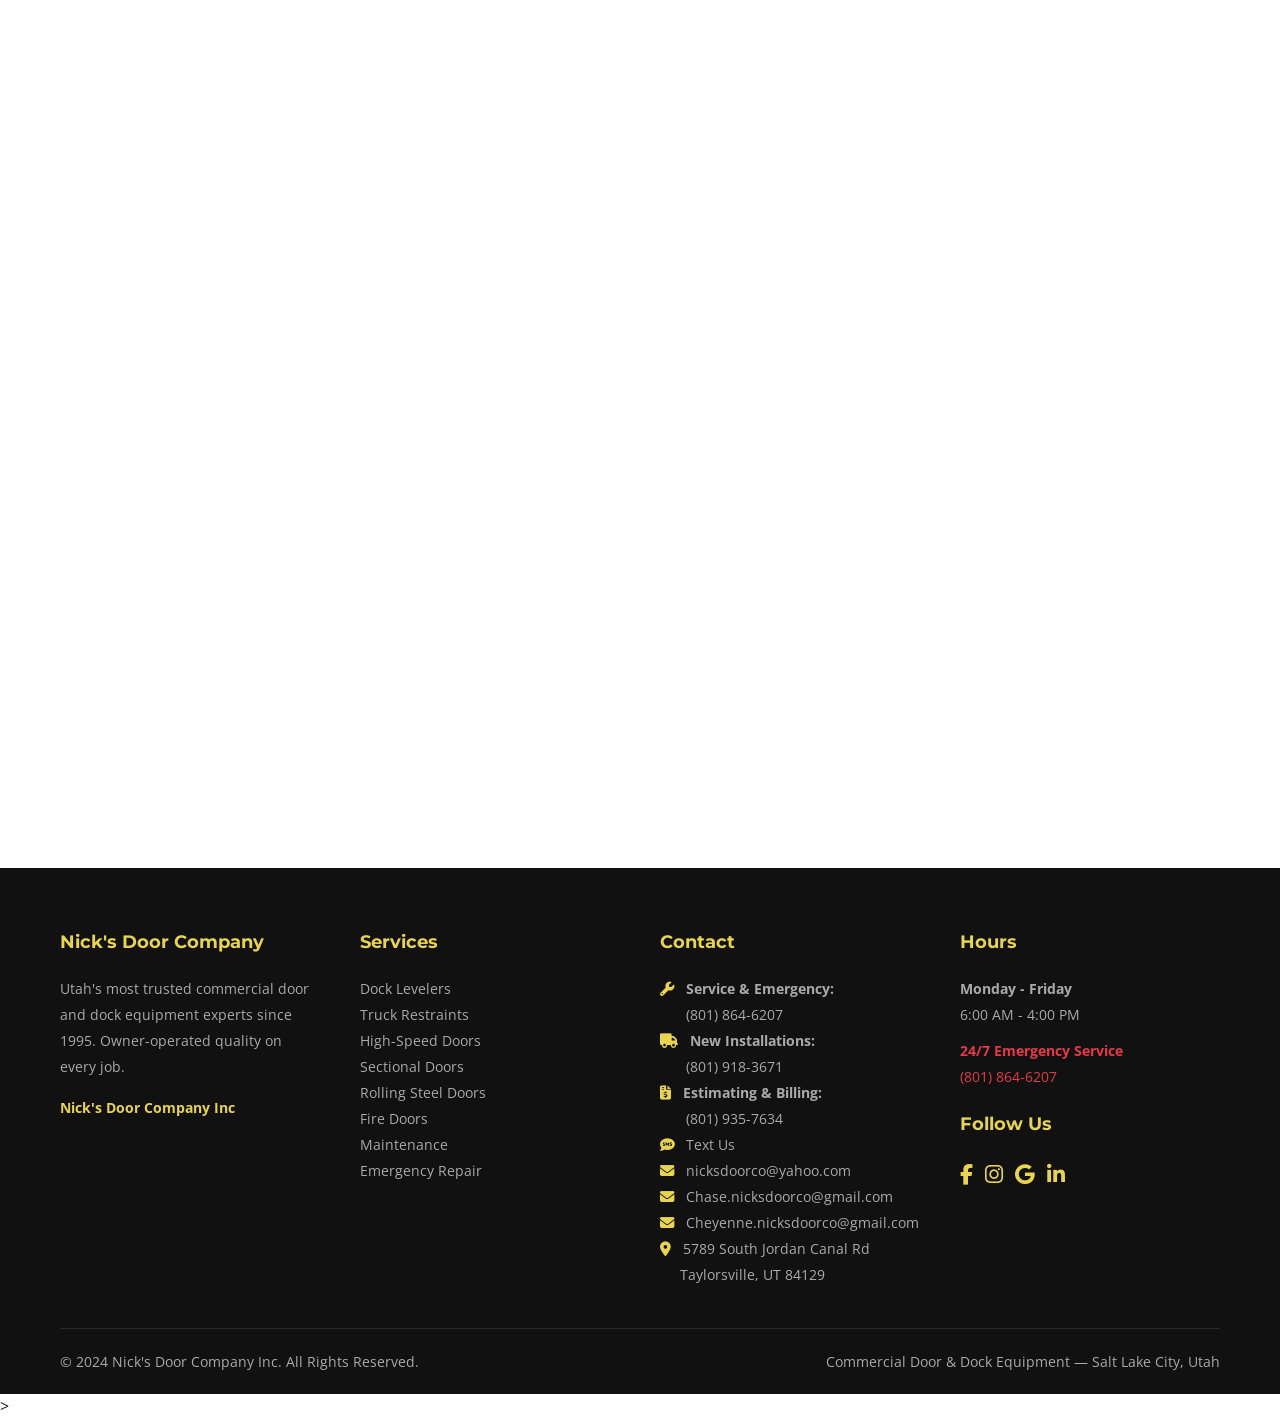
==== commit 6a1f9d31: "Add golf flyer and charity check to community section" ====
--- a/index.html
+++ b/index.html
@@ -419,21 +419,21 @@
     <p class="section-subtitle fade-in">We believe in building more than doors &mdash; we build relationships and support the communities we serve</p>
     <div style="display:grid;grid-template-columns:repeat(3,1fr);gap:30px;">
       <div class="fade-in" style="background:var(--white);border-radius:12px;overflow:hidden;box-shadow:0 5px 25px rgba(0,0,0,0.08);transition:all 0.3s ease;">
-        <div style="height:220px;background:linear-gradient(135deg,#1a1a1a,#333);display:flex;align-items:center;justify-content:center;">
-          <div style="text-align:center;color:var(--safety-yellow);"><i class="fas fa-golf-ball-tee" style="font-size:3.5rem;margin-bottom:10px;display:block;"></i><span style="font-size:0.85rem;">Event Photos Coming Soon</span></div>
+        <div style="height:220px;overflow:hidden;">
+          <img src="images/golf-flyer.jpg" alt="NDC FC2C Charity Golf Tournament 2026" style="width:100%;height:100%;object-fit:cover;">
         </div>
         <div style="padding:25px;">
           <h3 style="font-family:var(--font-heading);font-size:1.15rem;margin-bottom:10px;">Annual Charity Golf Tournament</h3>
-          <p style="color:var(--text-gray);font-size:0.9rem;">Every year, Nick&#39;s Door Company hosts a charity golf event bringing together our industry partners and community to raise money for causes that matter.</p>
+          <p style="color:var(--text-gray);font-size:0.9rem;">Every year, Nick&#39;s Door Company hosts a charity golf event bringing together our industry partners and community to raise money for causes that matter. Our 2026 tournament benefits From Chemo to Crown!</p>
         </div>
       </div>
       <div class="fade-in" style="background:var(--white);border-radius:12px;overflow:hidden;box-shadow:0 5px 25px rgba(0,0,0,0.08);transition:all 0.3s ease;">
-        <div style="height:220px;background:linear-gradient(135deg,#1a1a1a,#333);display:flex;align-items:center;justify-content:center;">
-          <div style="text-align:center;color:var(--safety-yellow);"><i class="fas fa-hands-holding-heart" style="font-size:3.5rem;margin-bottom:10px;display:block;"></i><span style="font-size:0.85rem;">Event Photos Coming Soon</span></div>
+        <div style="height:220px;overflow:hidden;">
+          <img src="images/charity-check.jpg" alt="Nick's Door Company donates $10,770 to From Chemo to Crown" style="width:100%;height:100%;object-fit:cover;">
         </div>
         <div style="padding:25px;">
-          <h3 style="font-family:var(--font-heading);font-size:1.15rem;margin-bottom:10px;">Charity Events &amp; Fundraisers</h3>
-          <p style="color:var(--text-gray);font-size:0.9rem;">We participate in several charity events throughout the year, supporting local Utah organizations and giving back to the communities that support us.</p>
+          <h3 style="font-family:var(--font-heading);font-size:1.15rem;margin-bottom:10px;">$10,770 Raised for From Chemo to Crown</h3>
+          <p style="color:var(--text-gray);font-size:0.9rem;">Through our annual charity golf tournament and fundraising efforts, we proudly raised $10,770 for From Chemo to Crown — supporting those battling cancer in our community.</p>
         </div>
       </div>
       <div class="fade-in" style="background:var(--white);border-radius:12px;overflow:hidden;box-shadow:0 5px 25px rgba(0,0,0,0.08);transition:all 0.3s ease;">
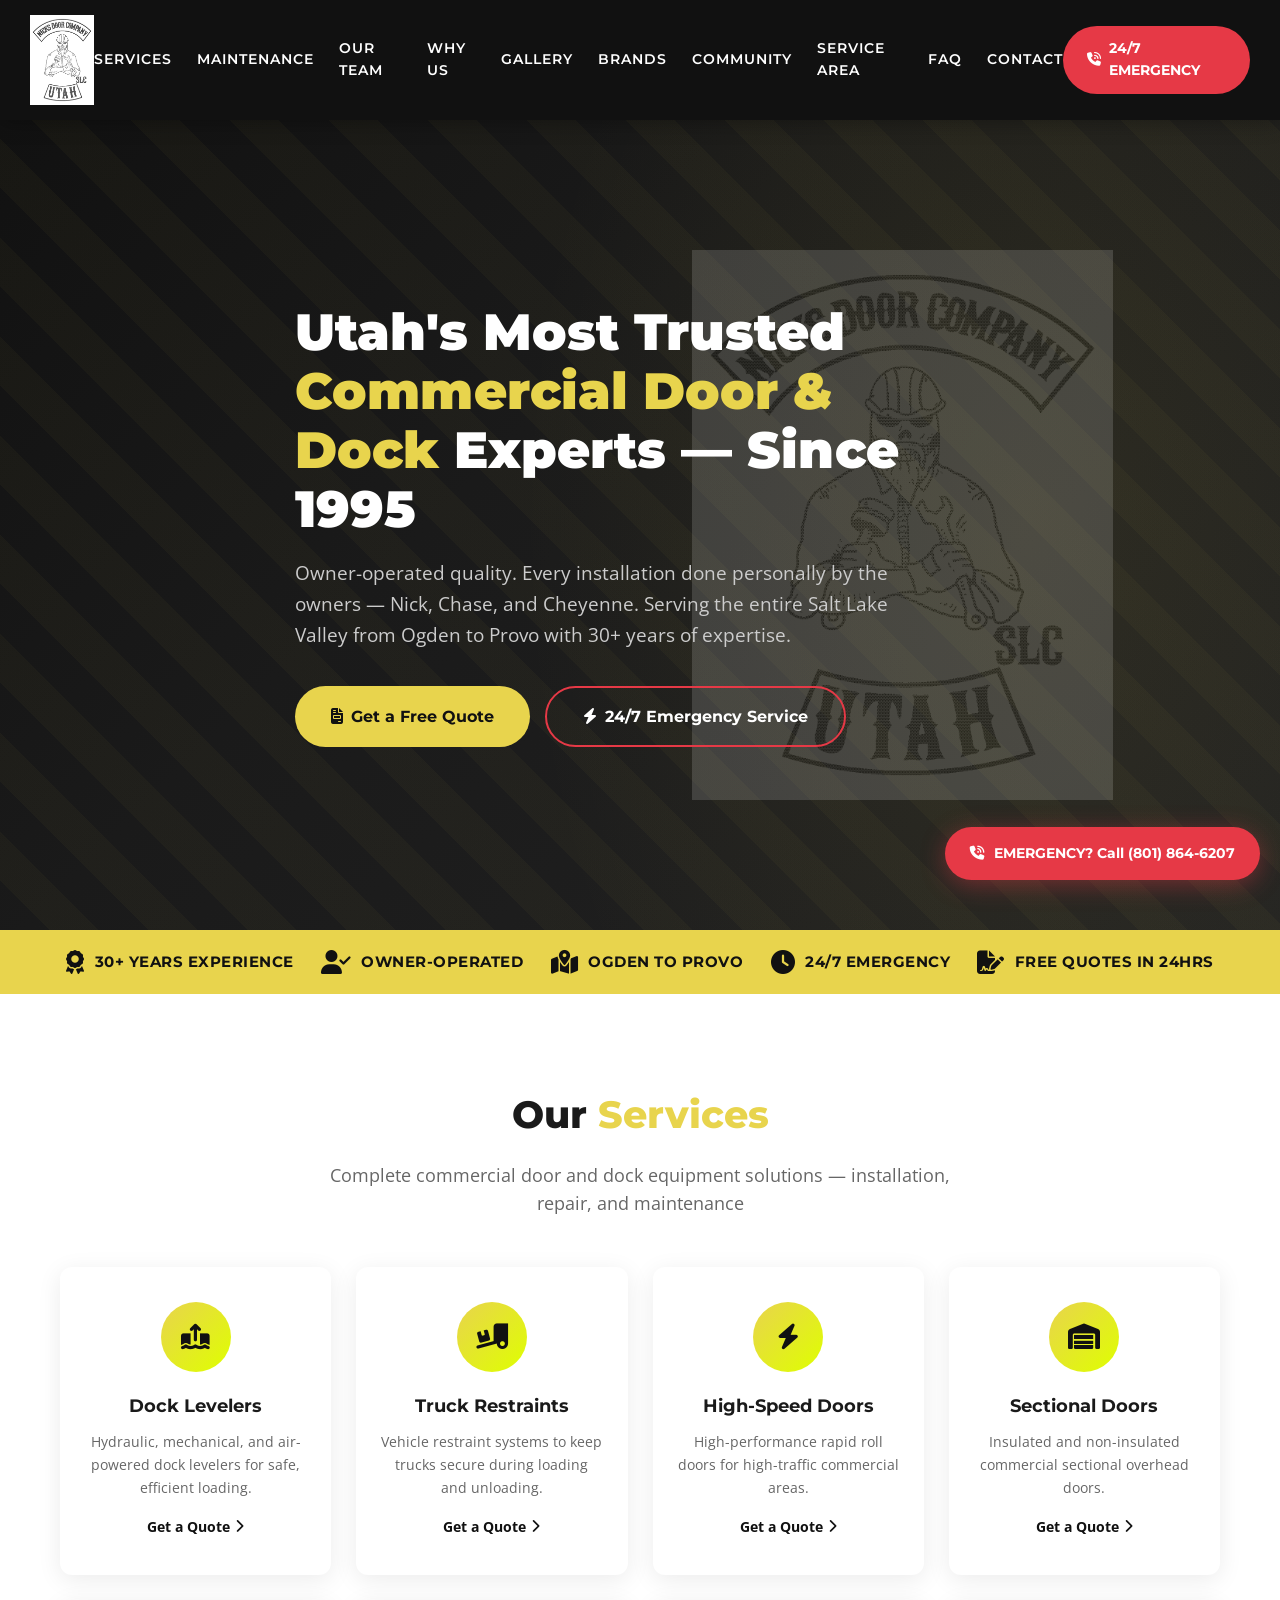
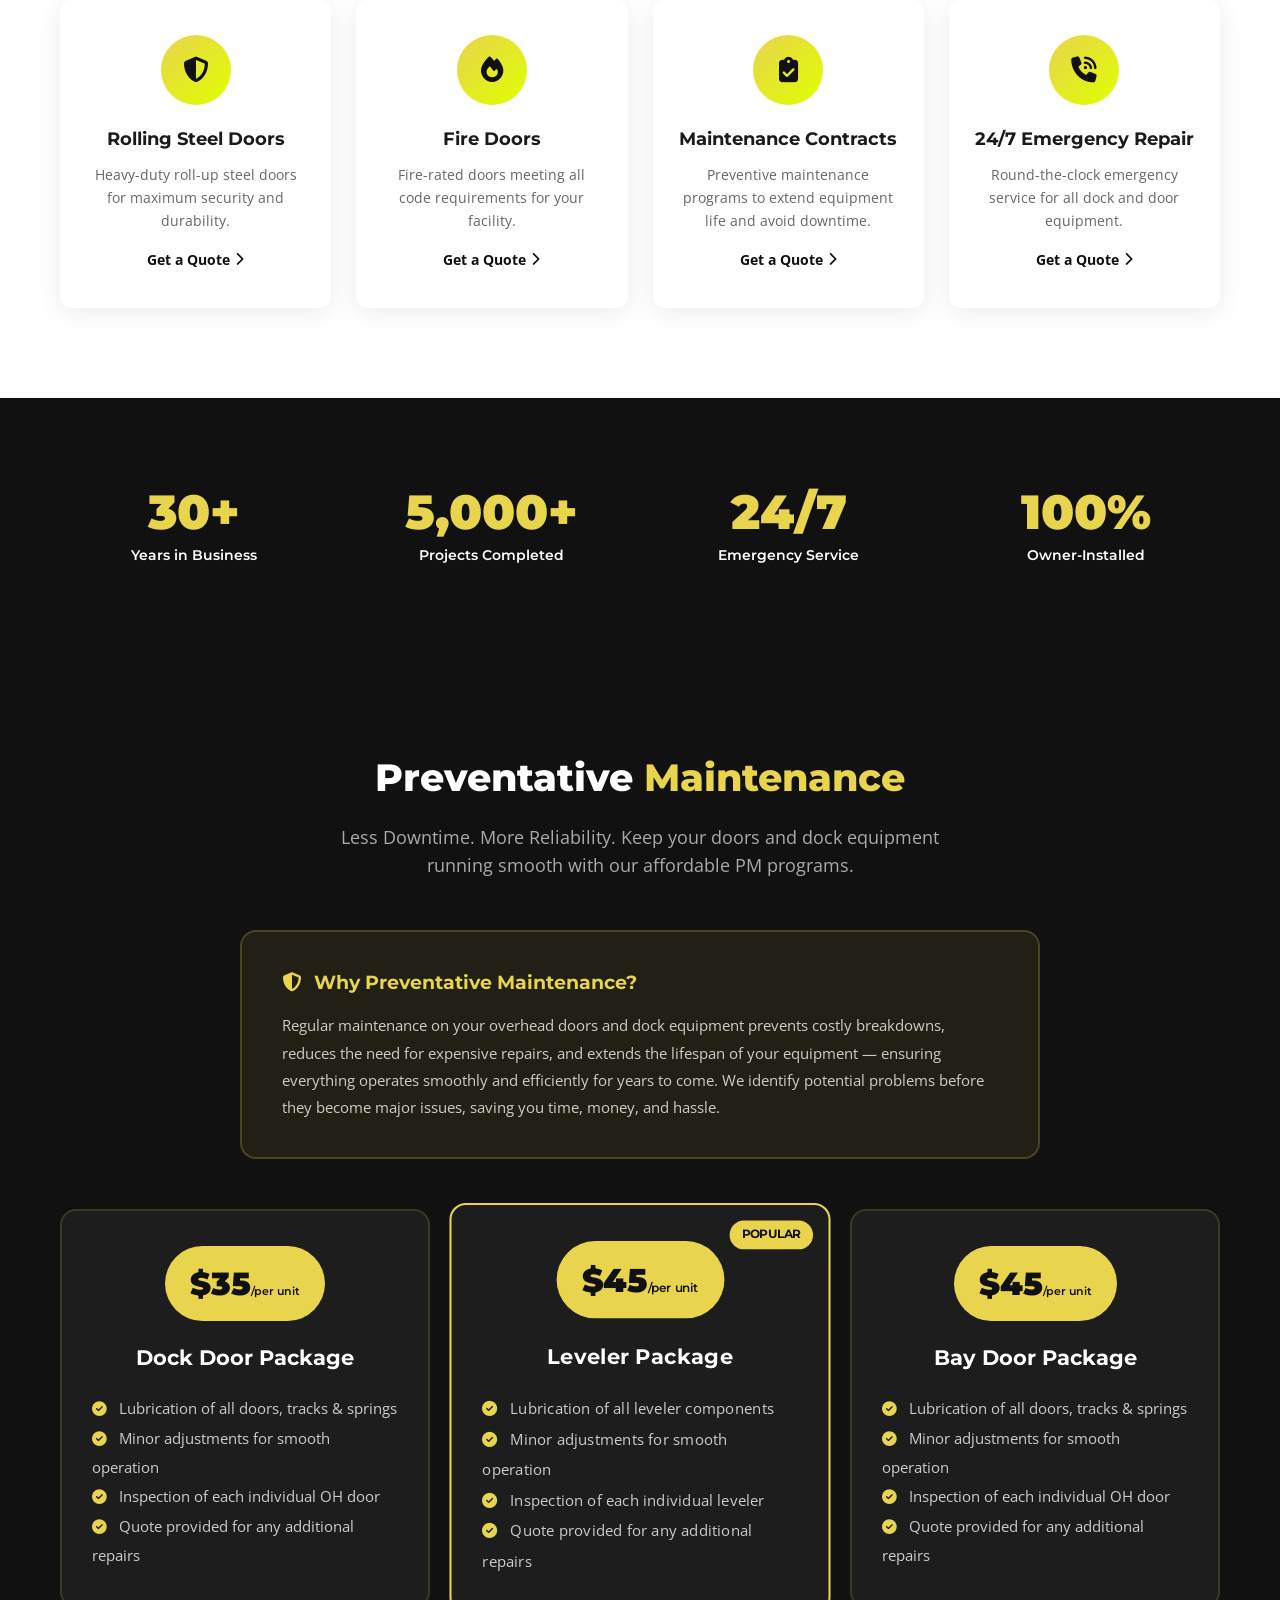
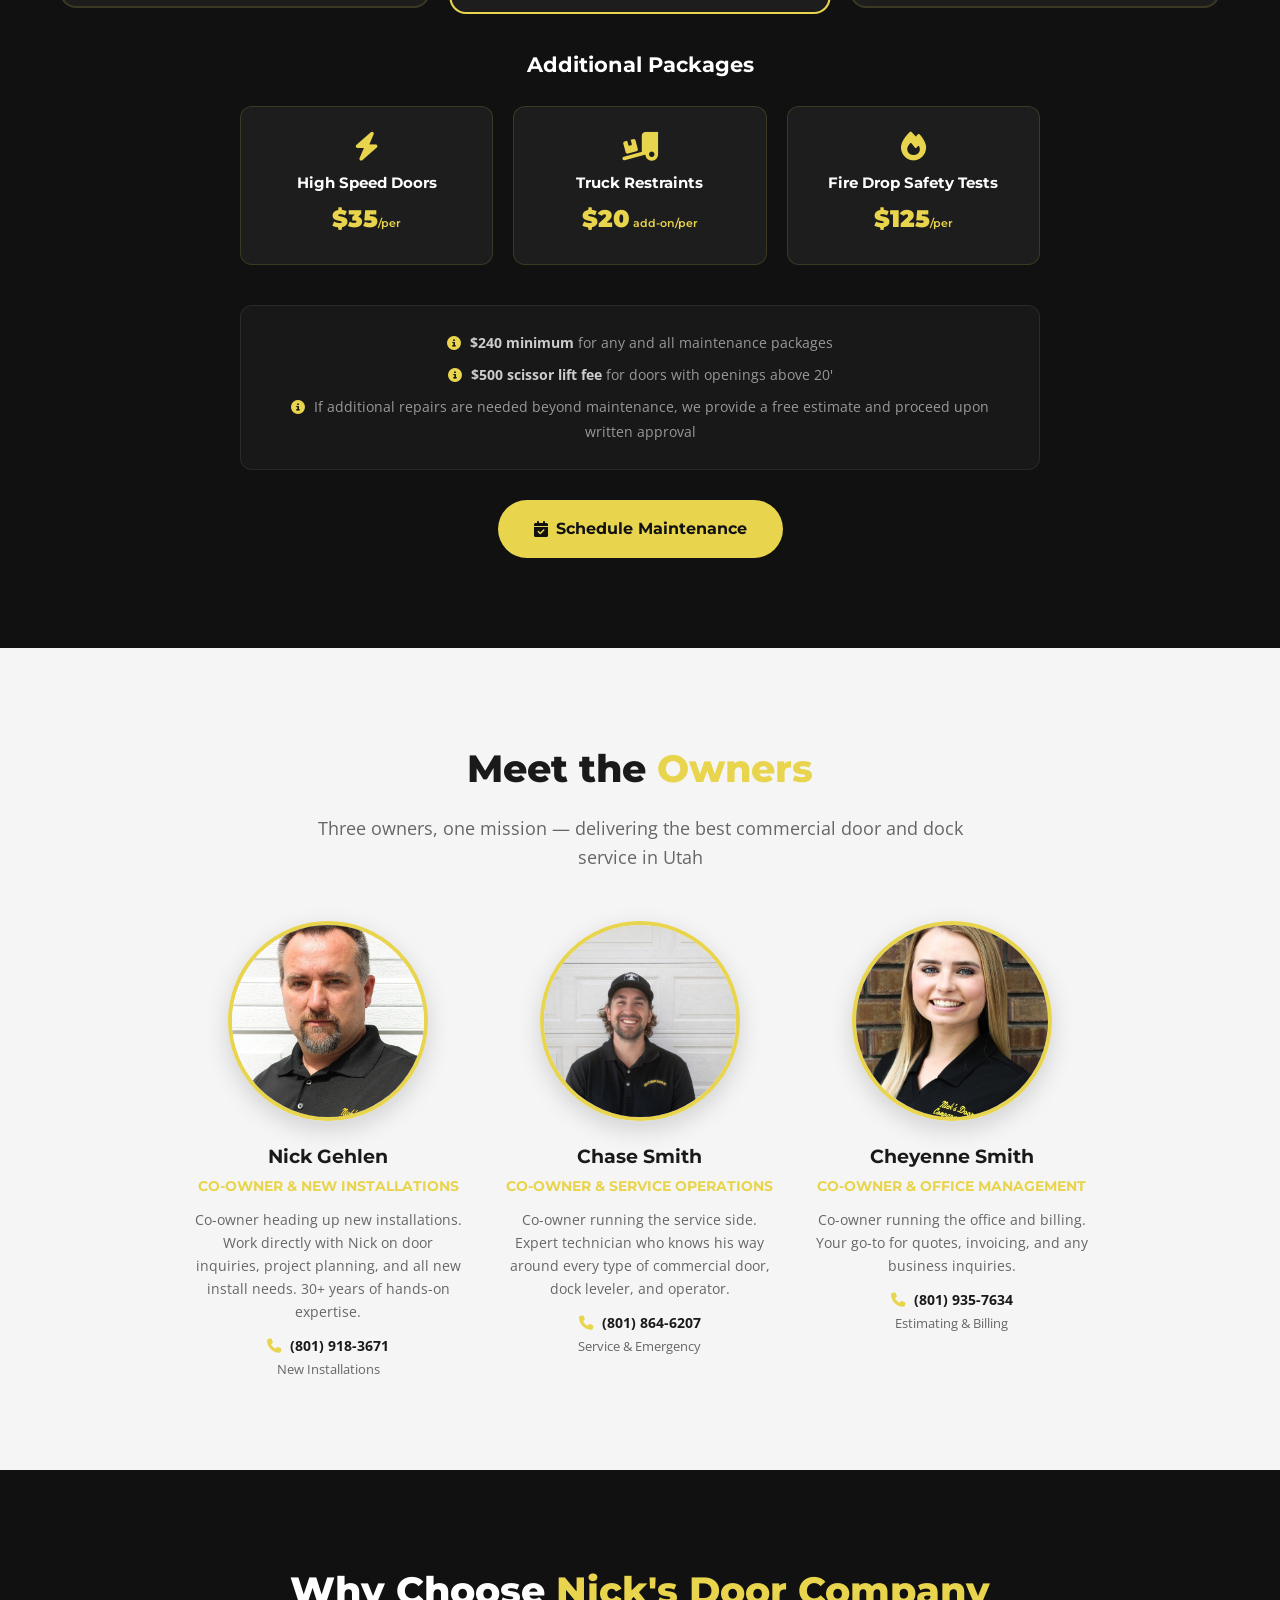
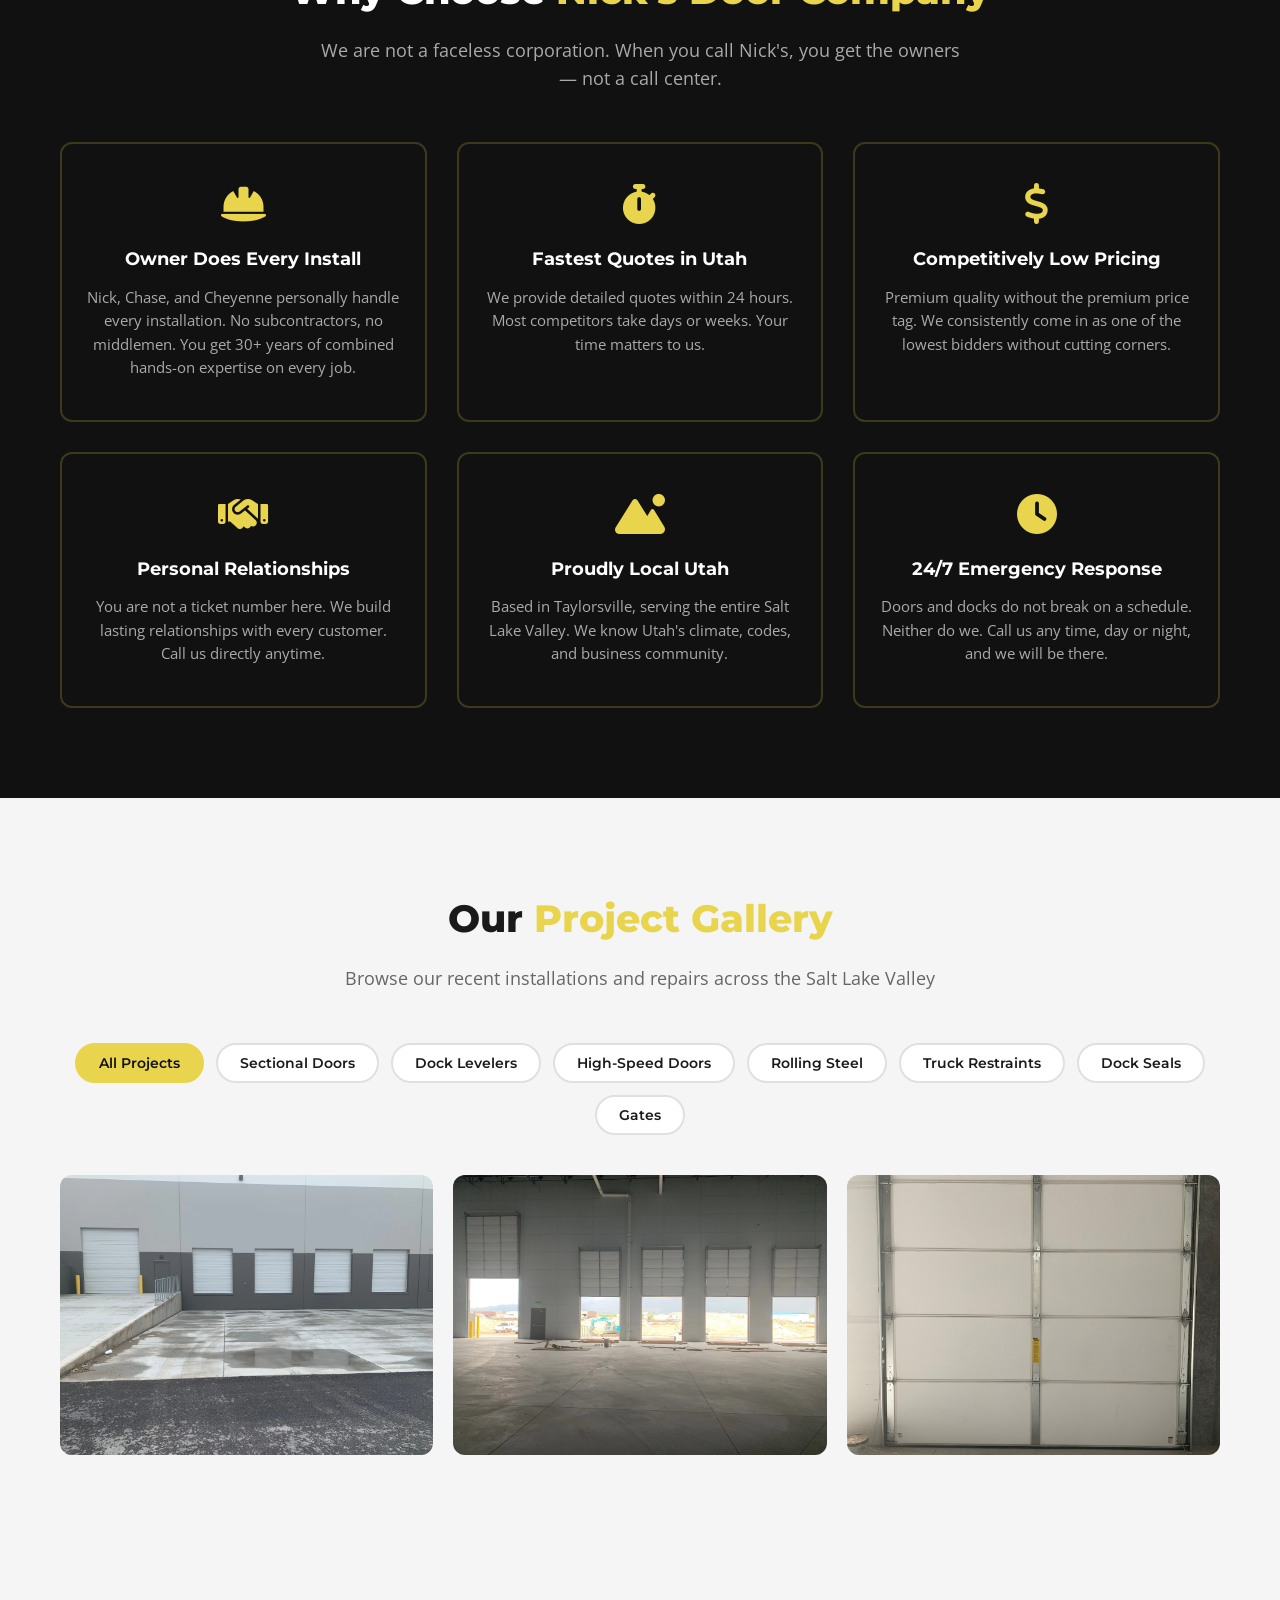
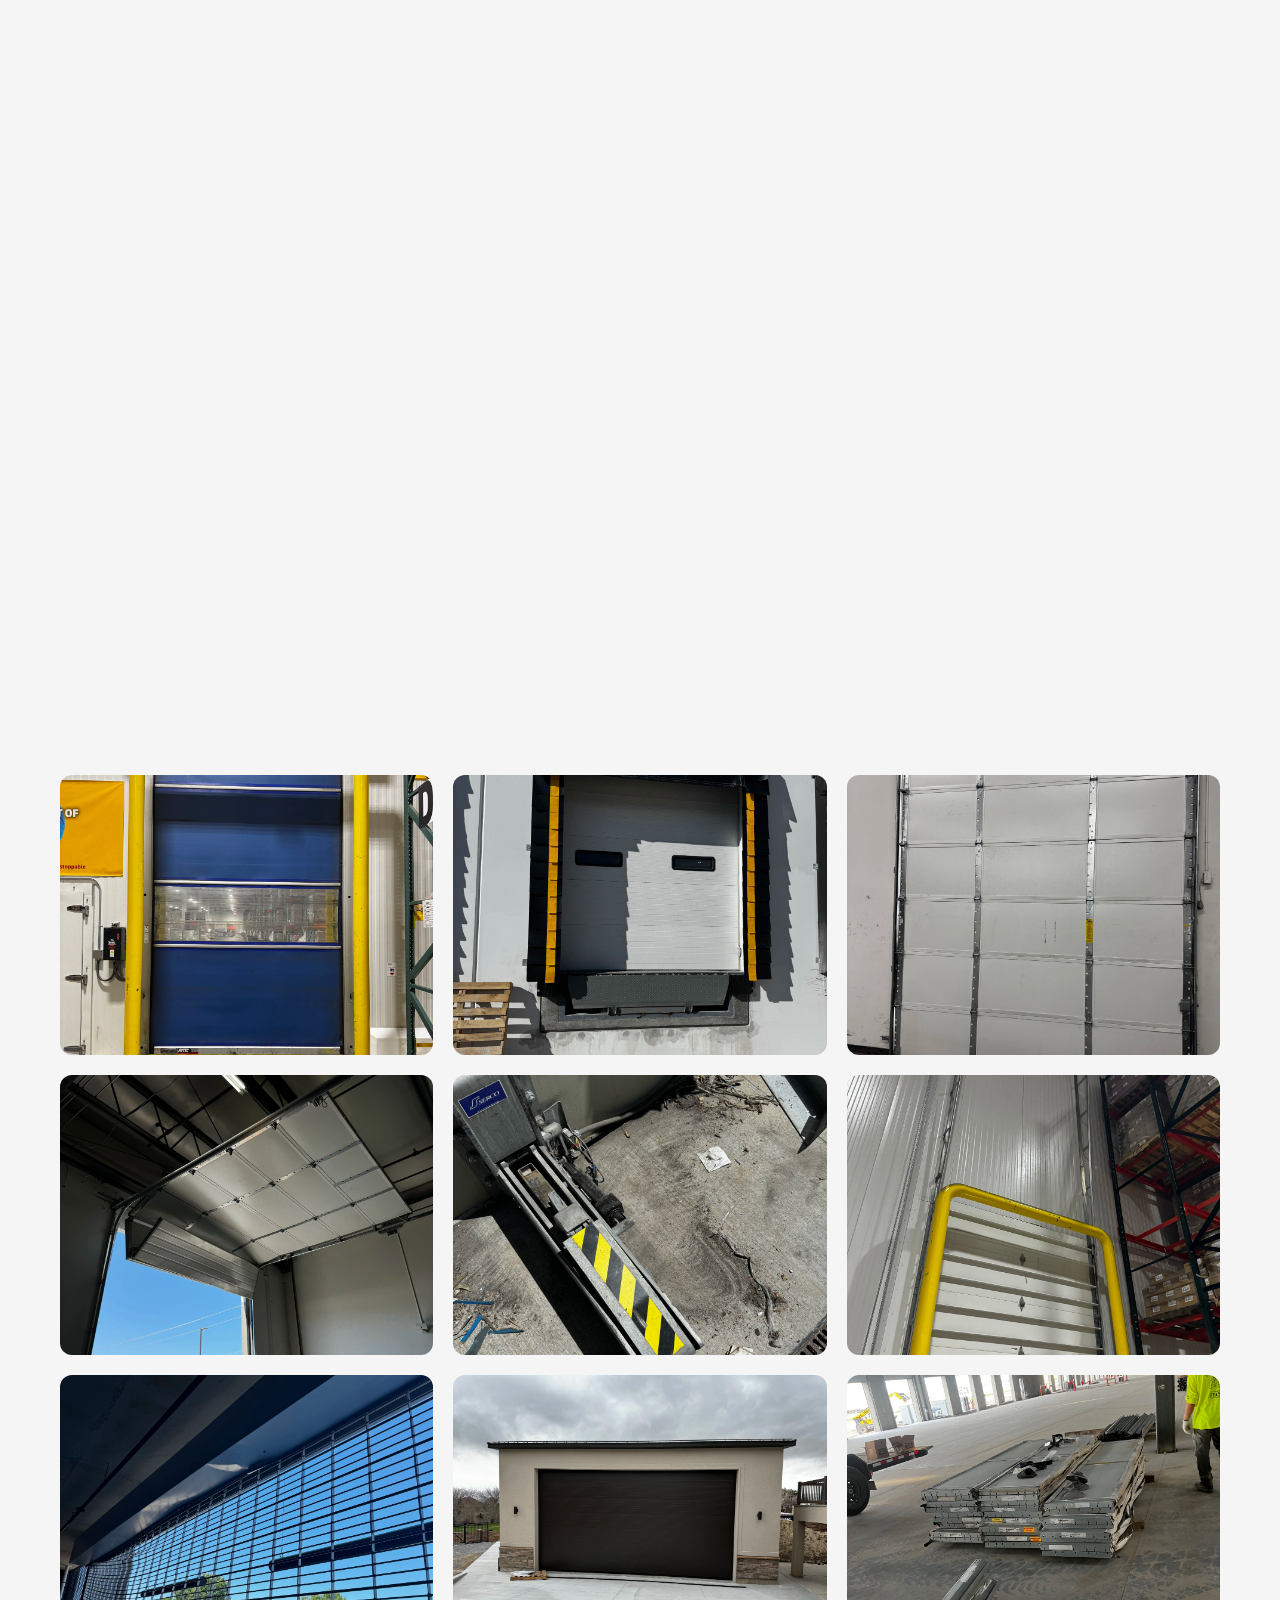
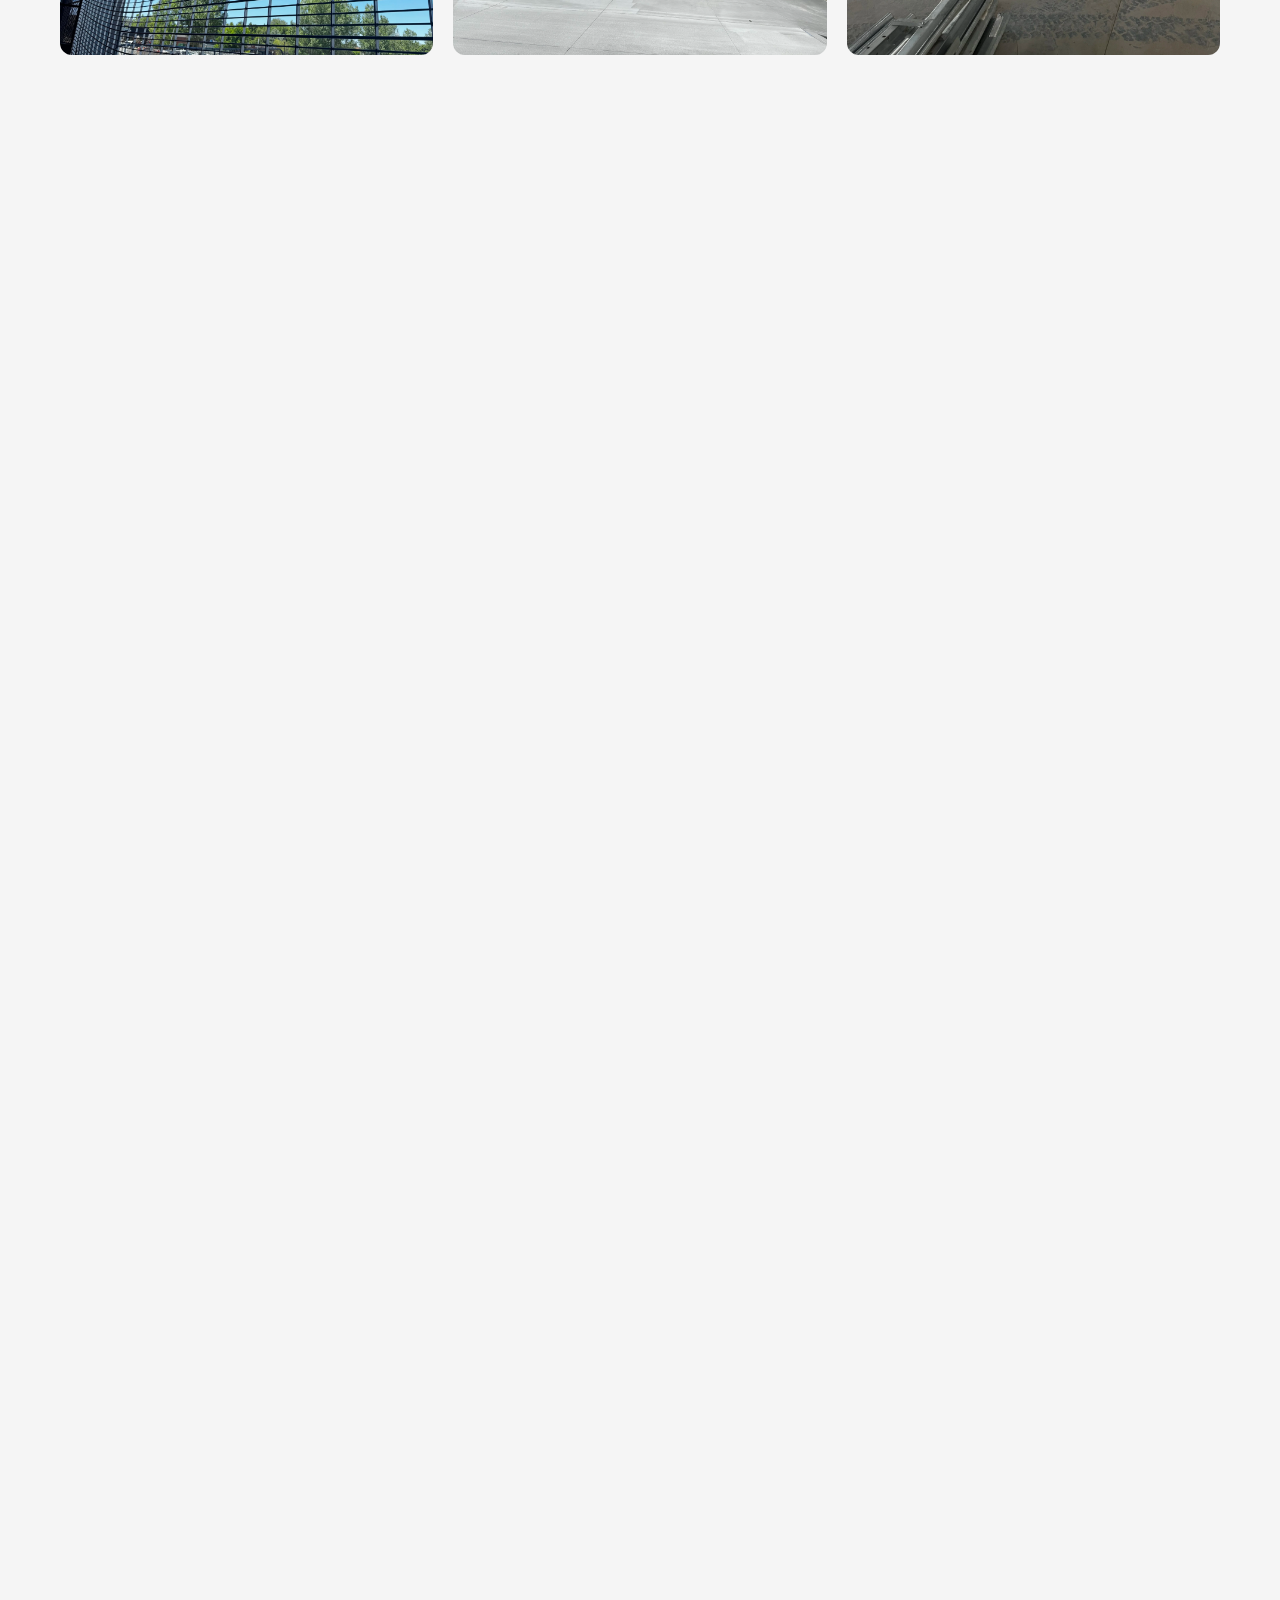
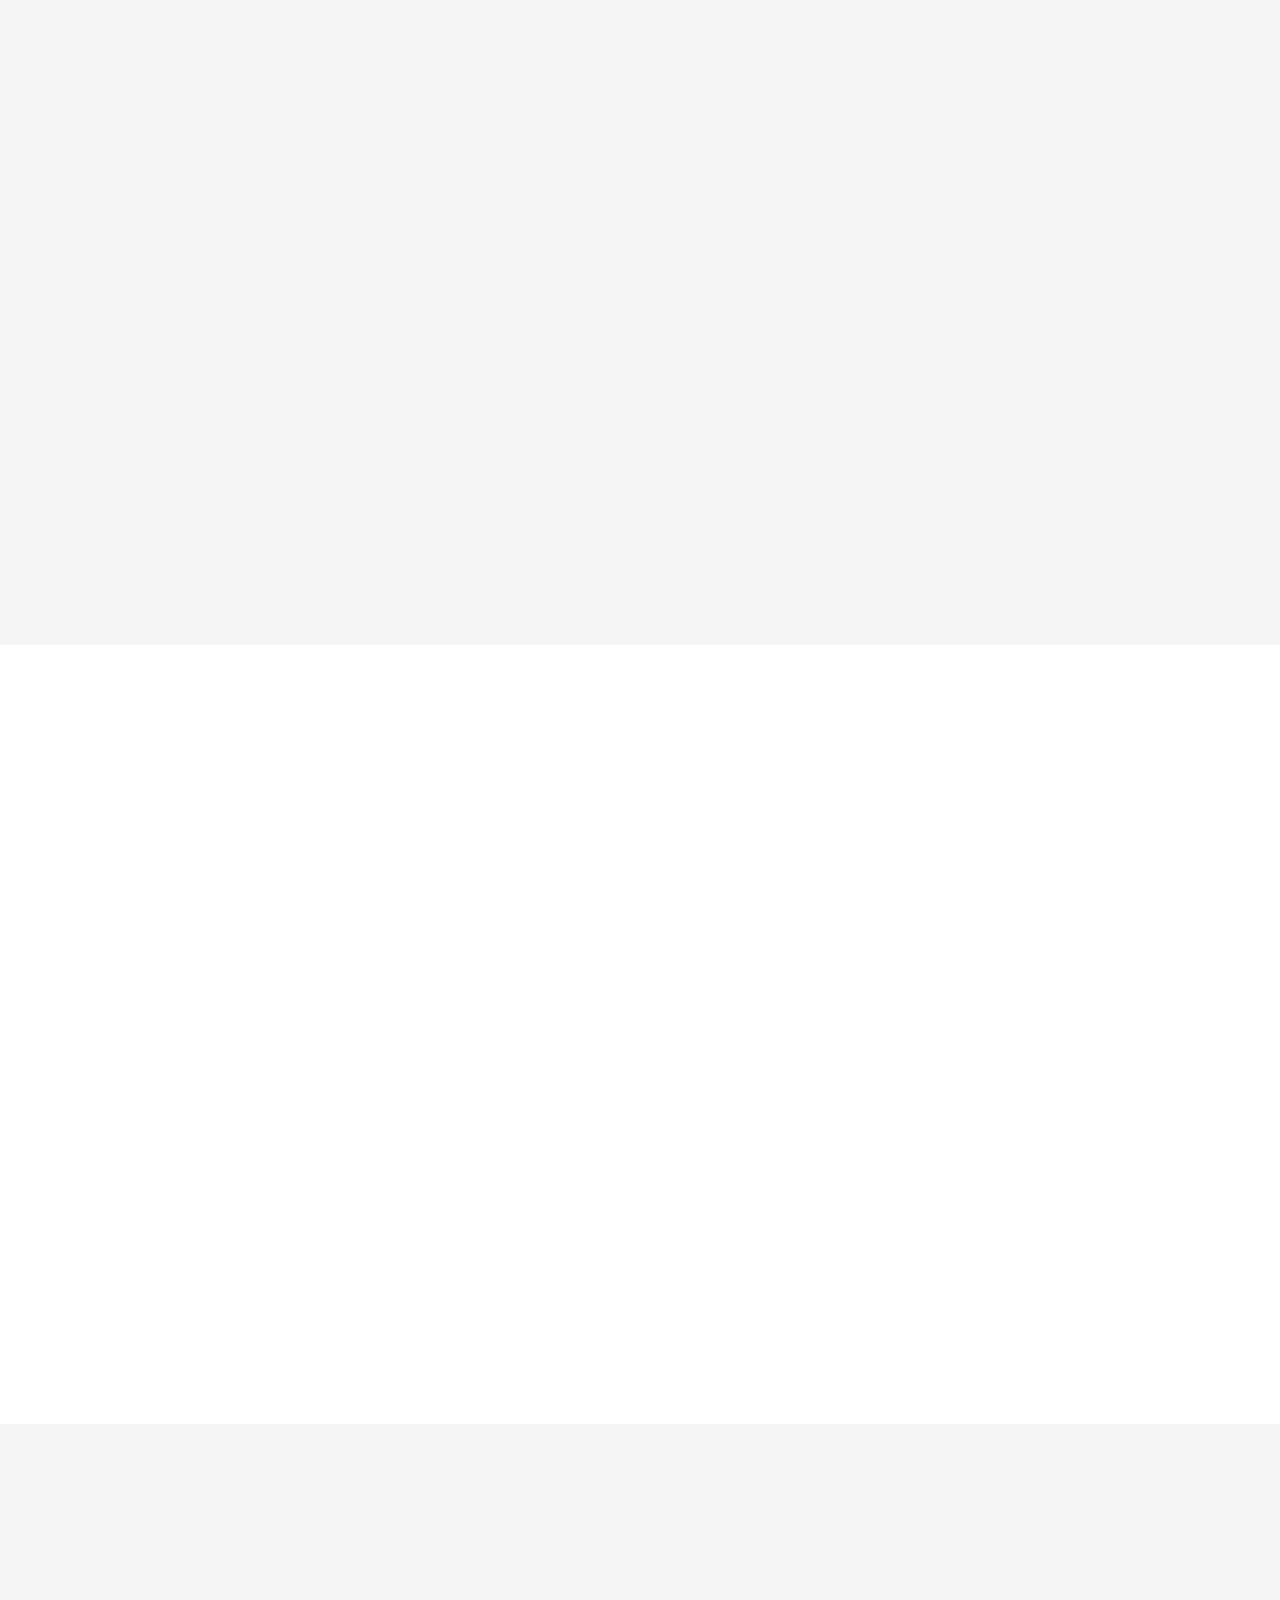
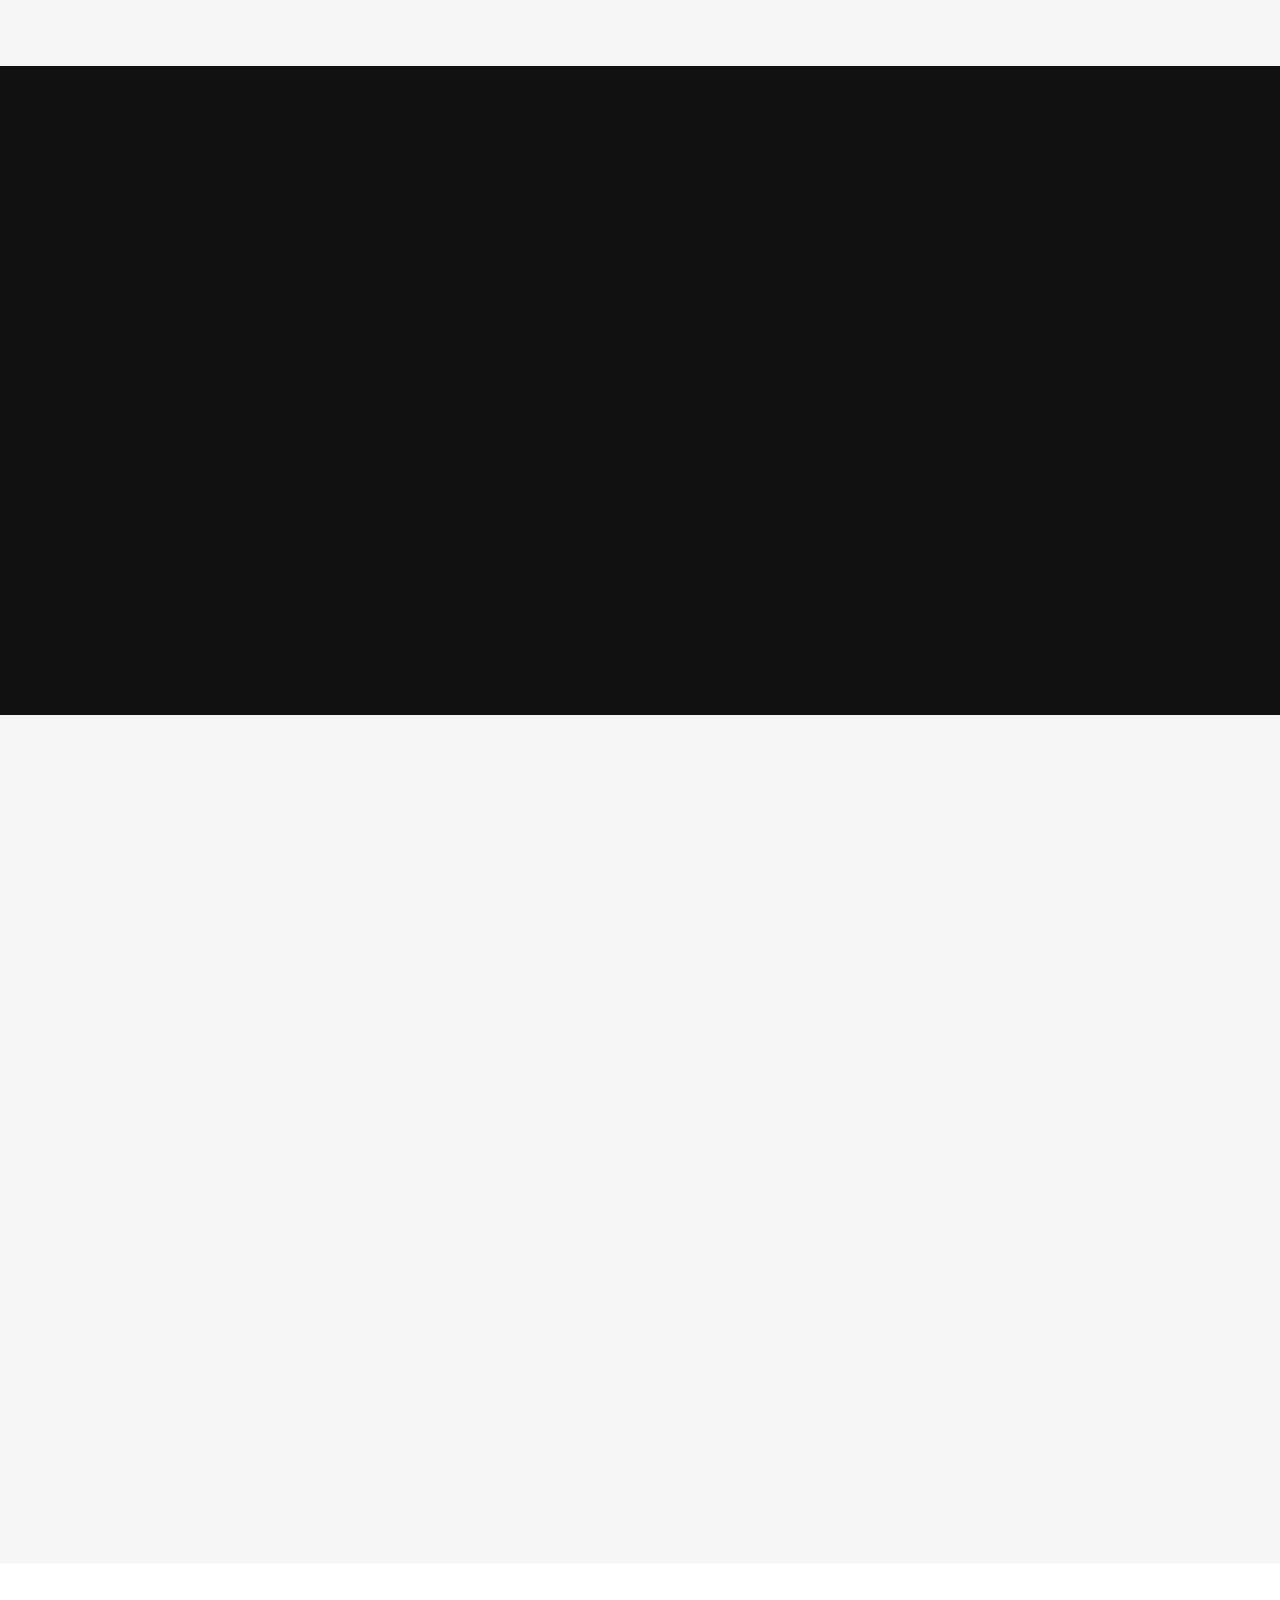
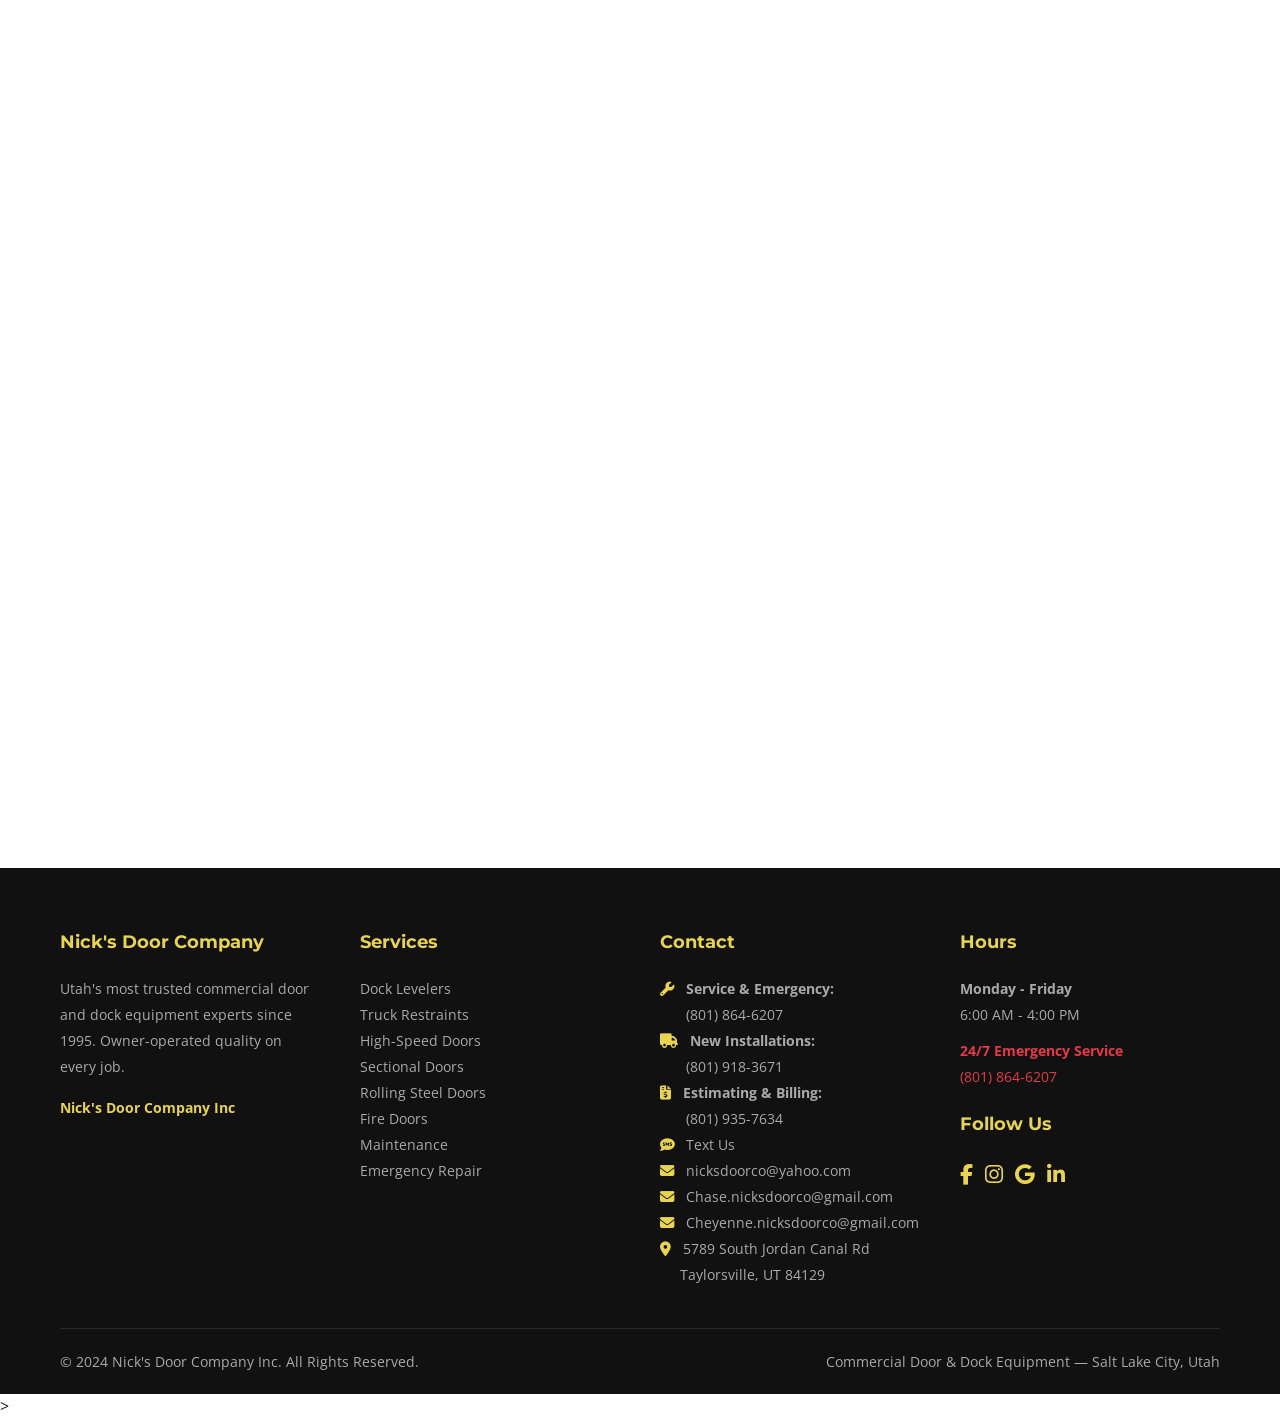
==== commit 80ef9745: "Use converted golf flyer PNG" ====
--- a/index.html
+++ b/index.html
@@ -420,7 +420,7 @@
     <div style="display:grid;grid-template-columns:repeat(3,1fr);gap:30px;">
       <div class="fade-in" style="background:var(--white);border-radius:12px;overflow:hidden;box-shadow:0 5px 25px rgba(0,0,0,0.08);transition:all 0.3s ease;">
         <div style="height:220px;overflow:hidden;">
-          <img src="images/golf-flyer.jpg" alt="NDC FC2C Charity Golf Tournament 2026" style="width:100%;height:100%;object-fit:cover;">
+          <img src="images/golf-flyer.pdf.png" alt="NDC FC2C Charity Golf Tournament 2026" style="width:100%;height:100%;object-fit:cover;">
         </div>
         <div style="padding:25px;">
           <h3 style="font-family:var(--font-heading);font-size:1.15rem;margin-bottom:10px;">Annual Charity Golf Tournament</h3>
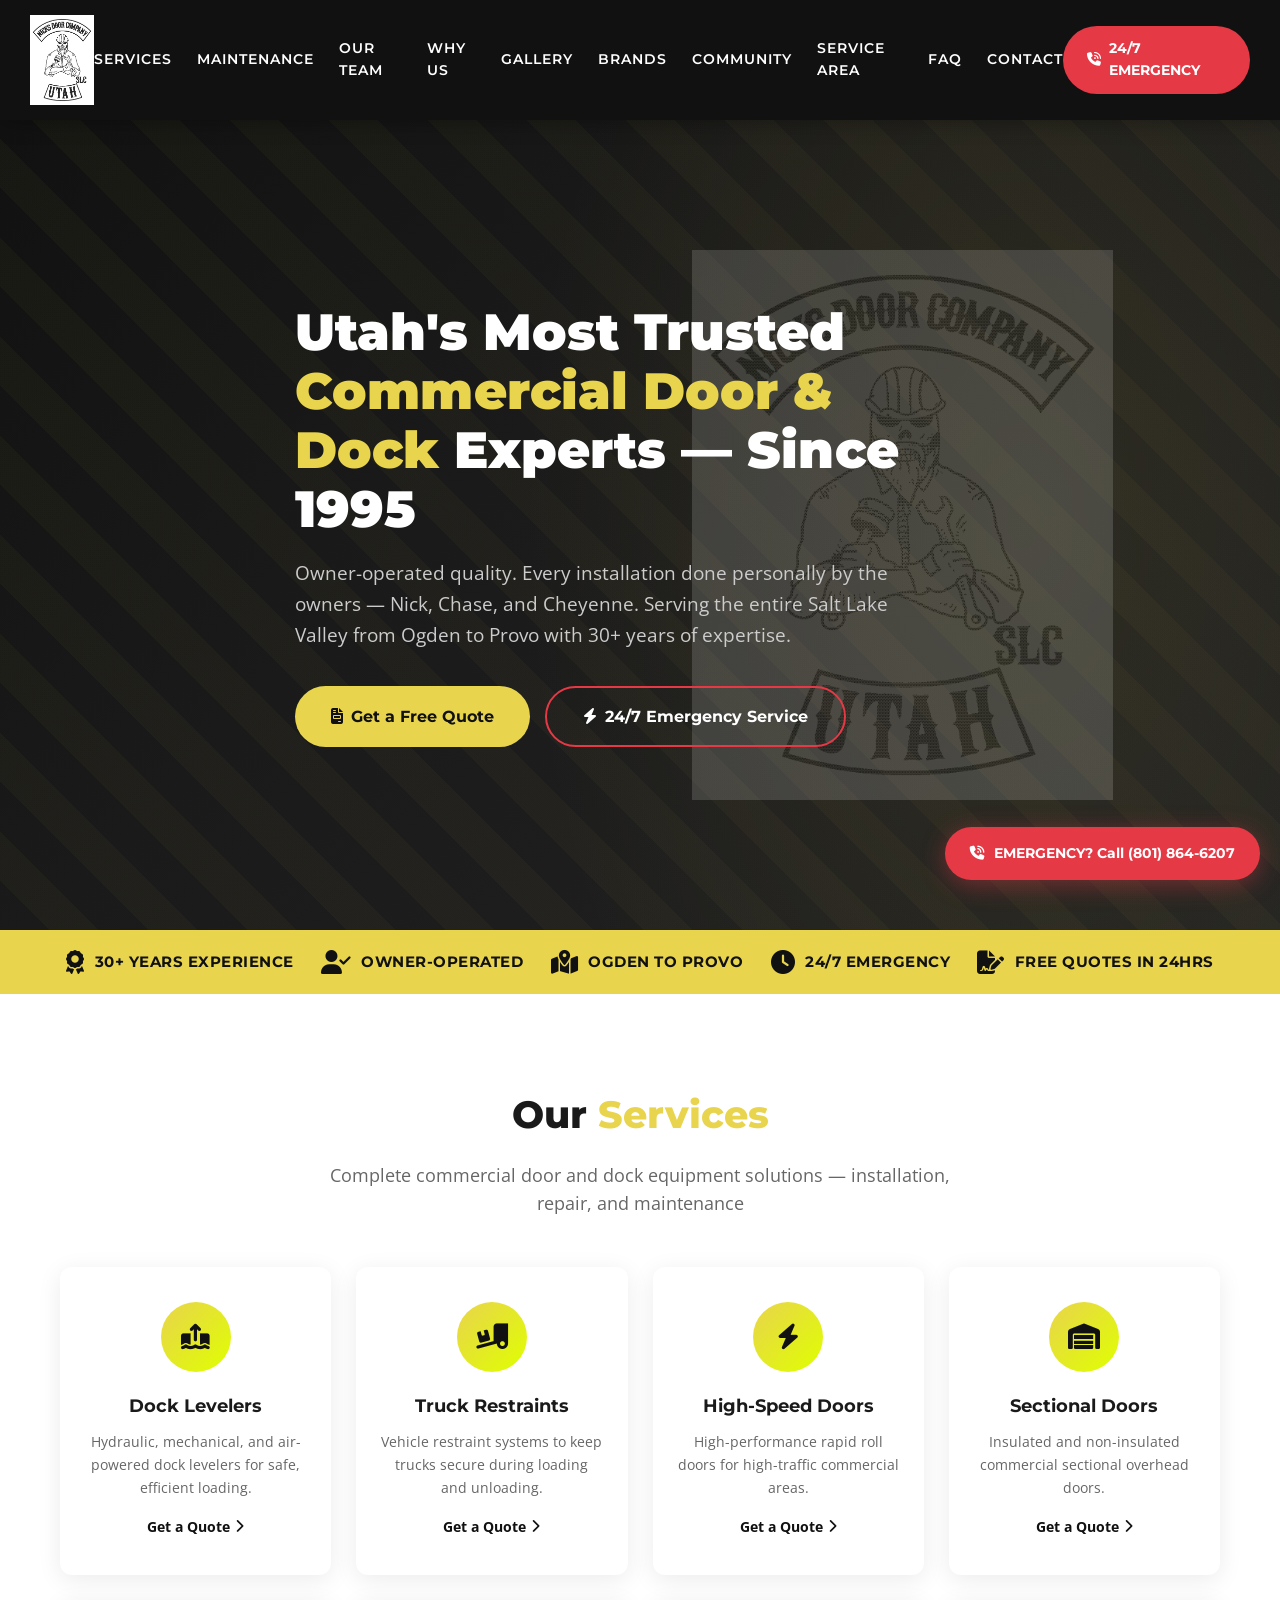
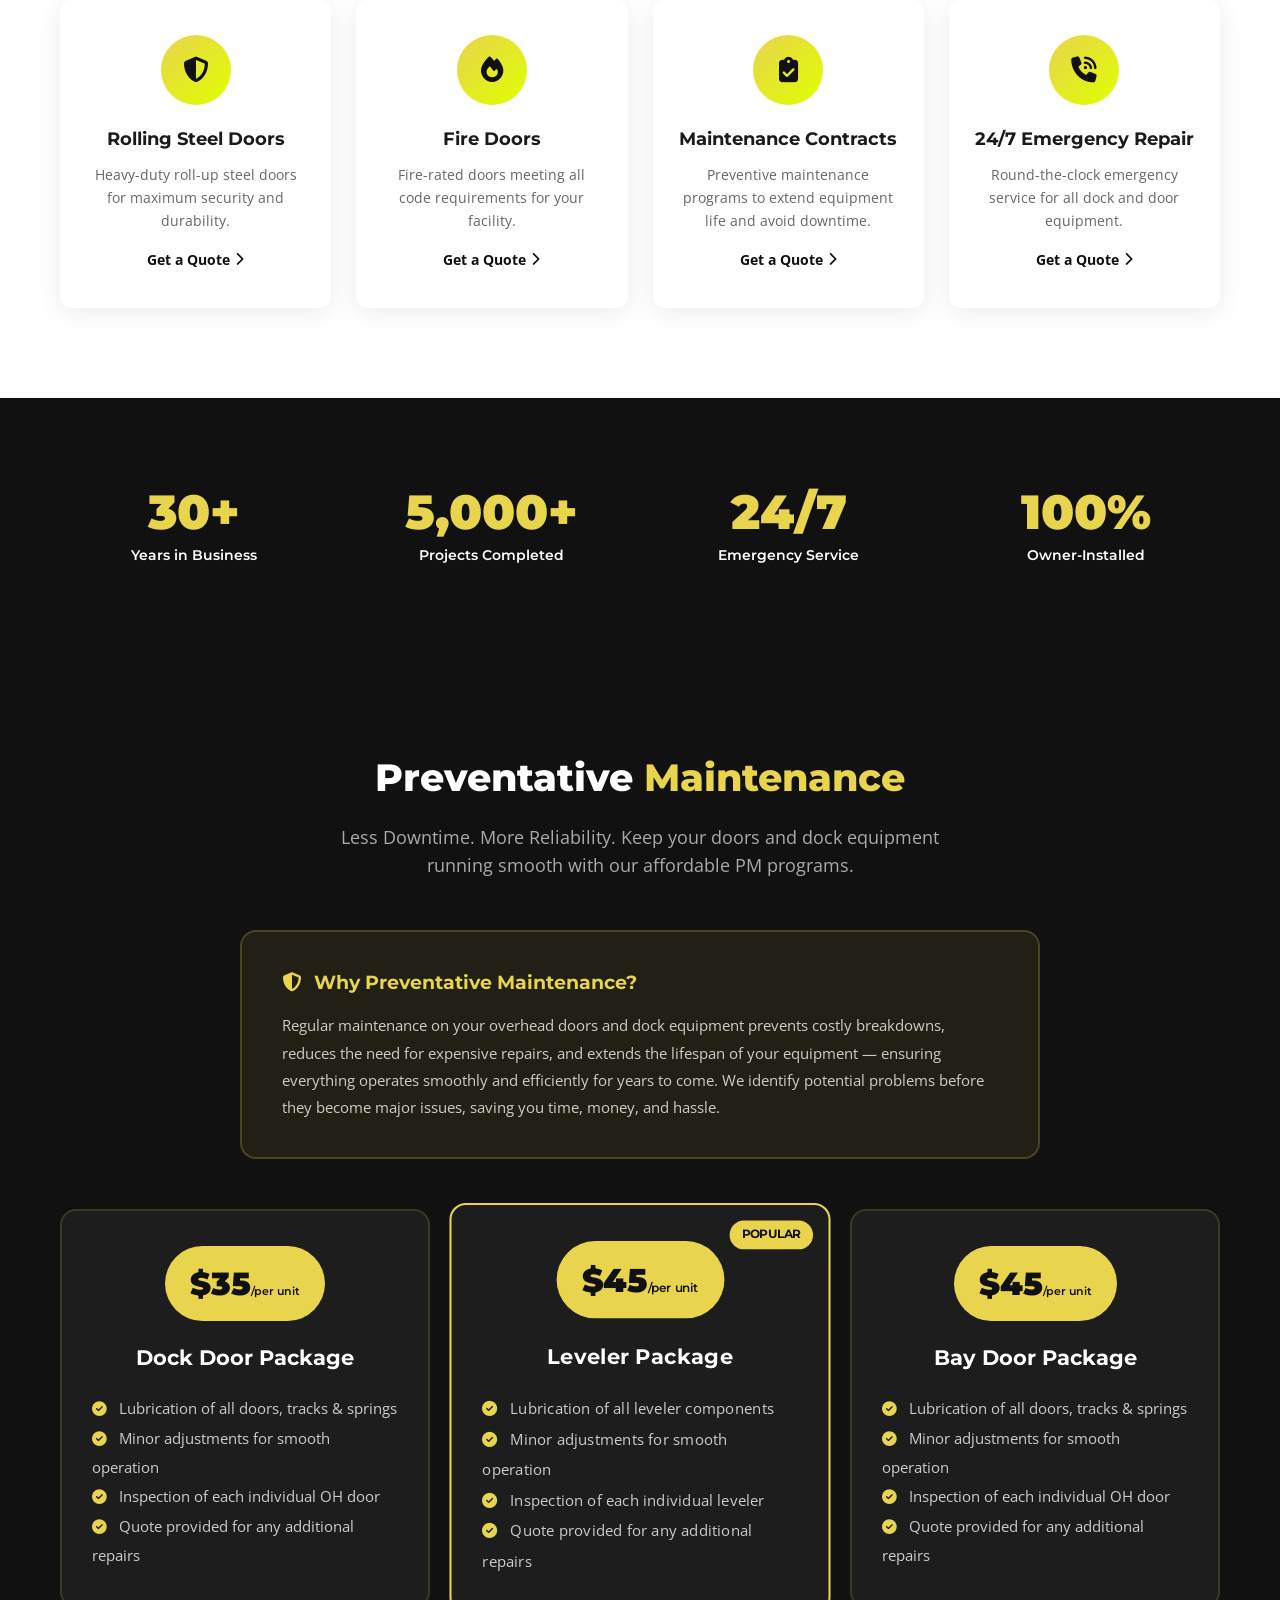
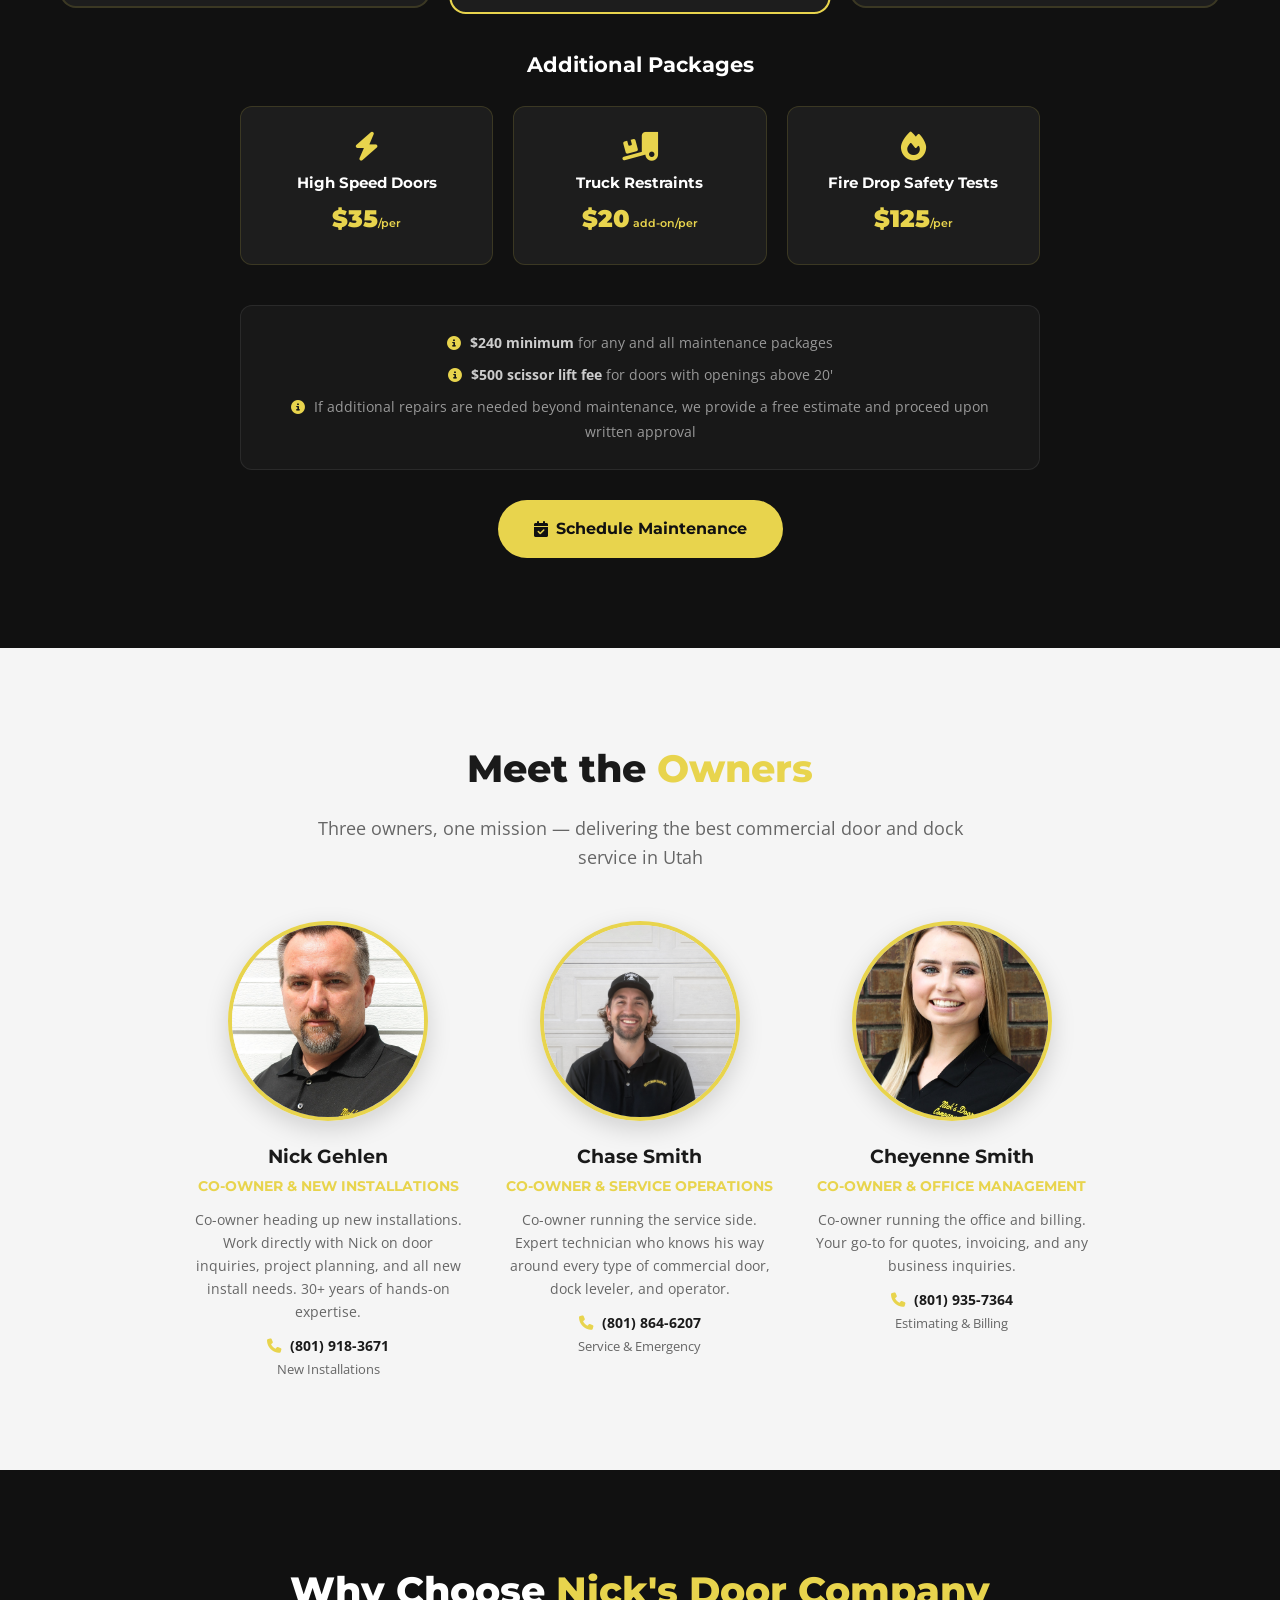
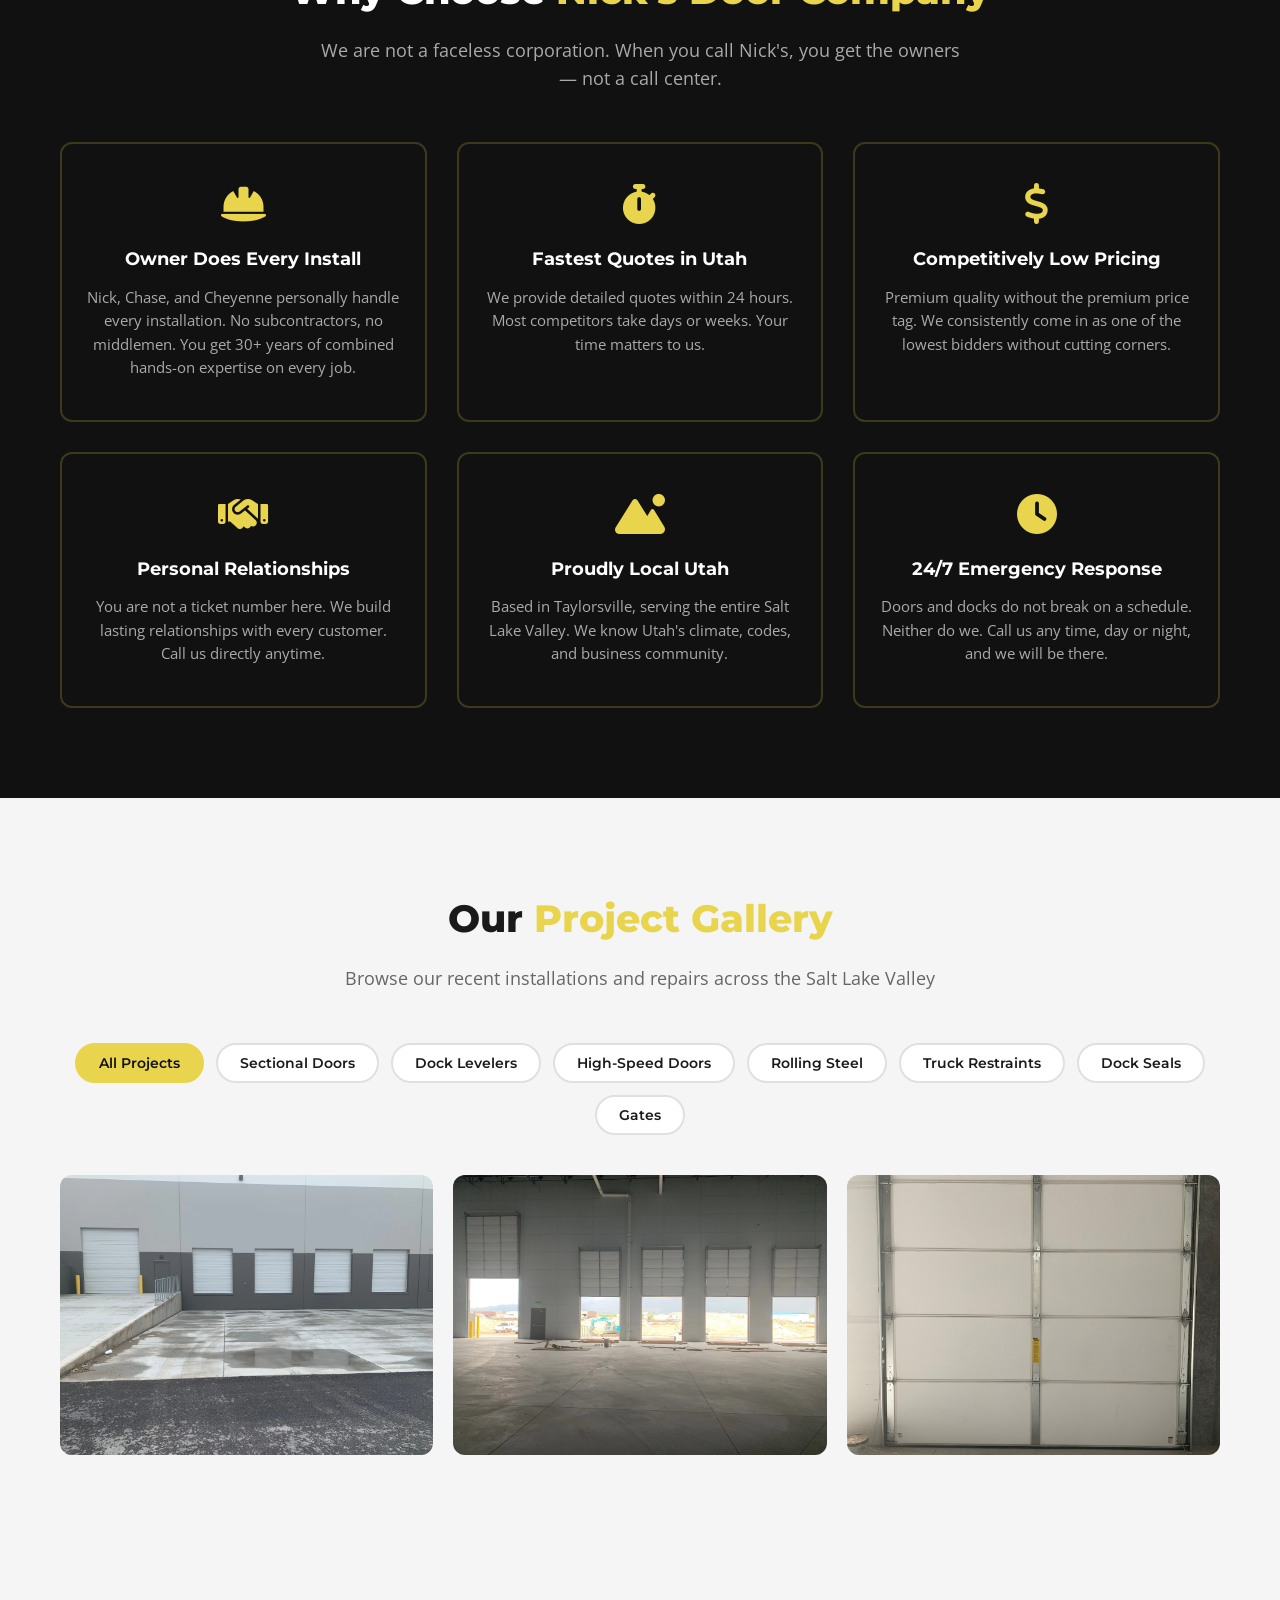
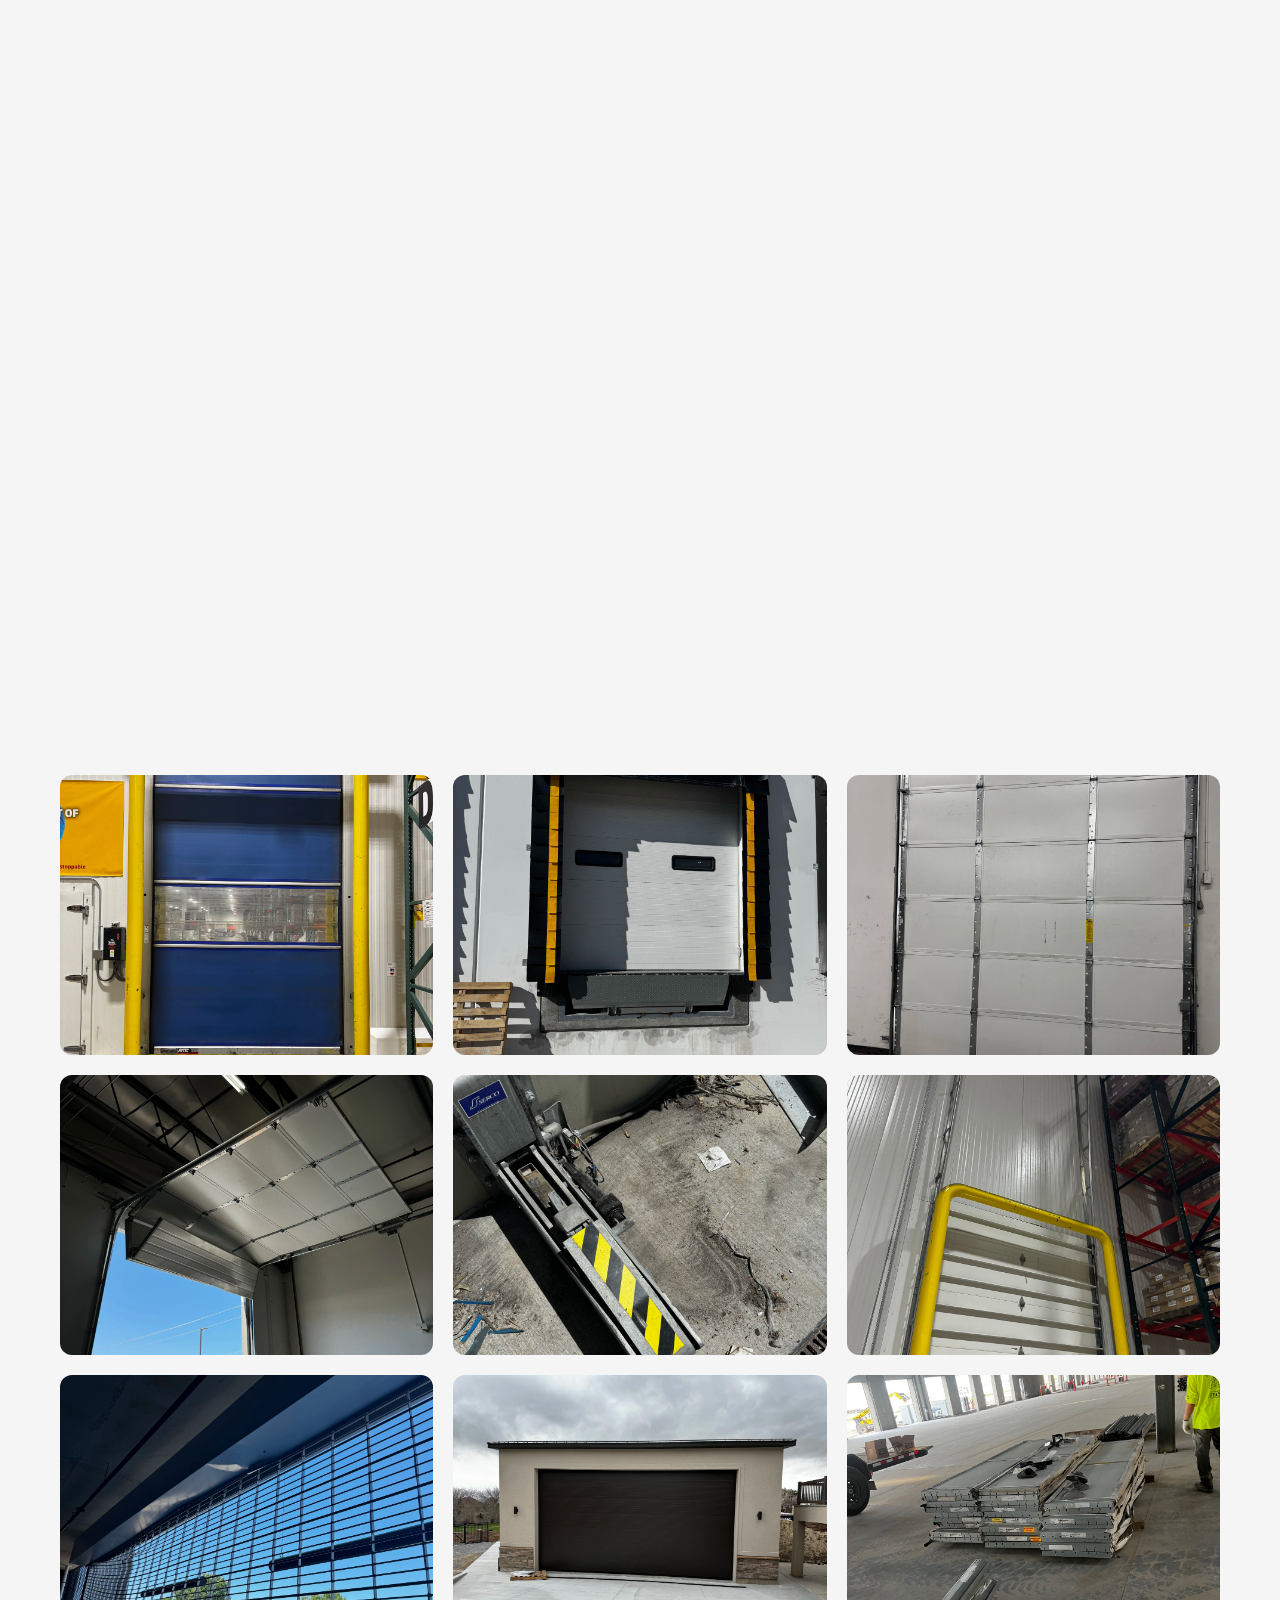
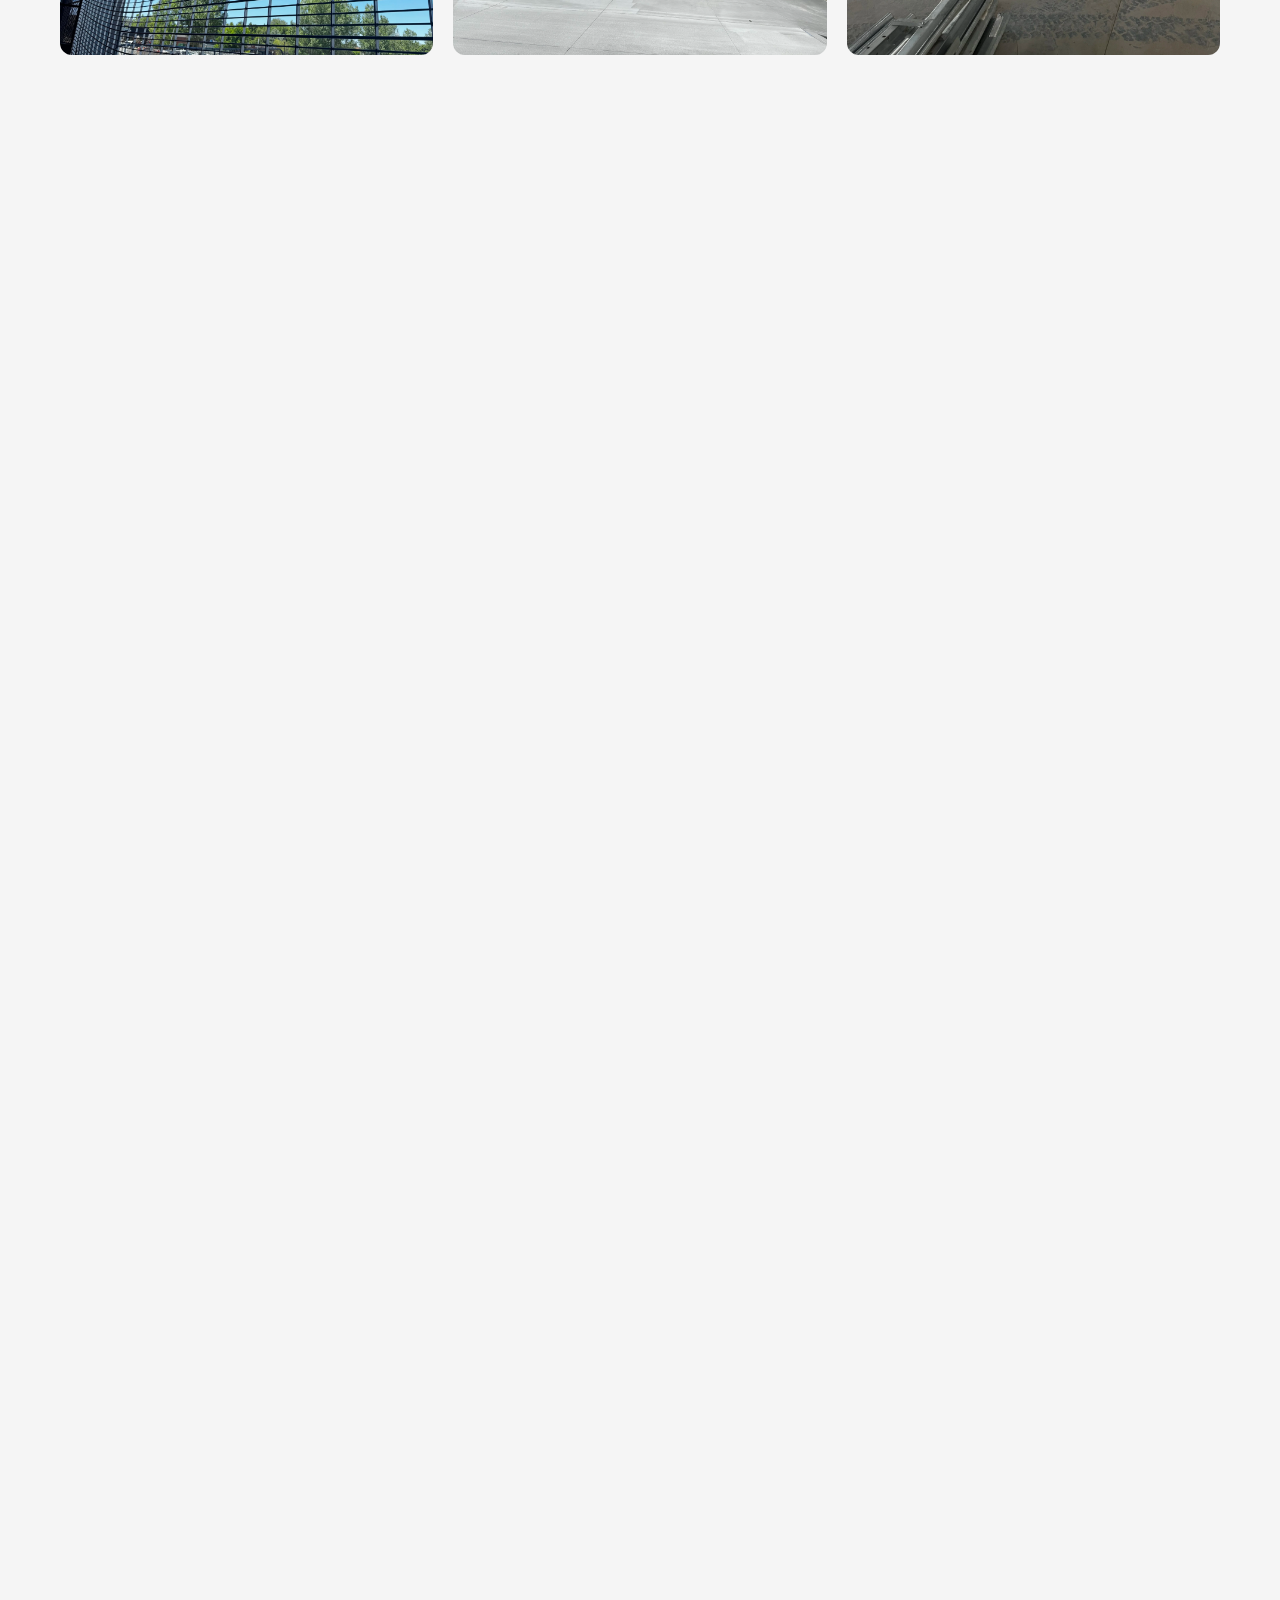
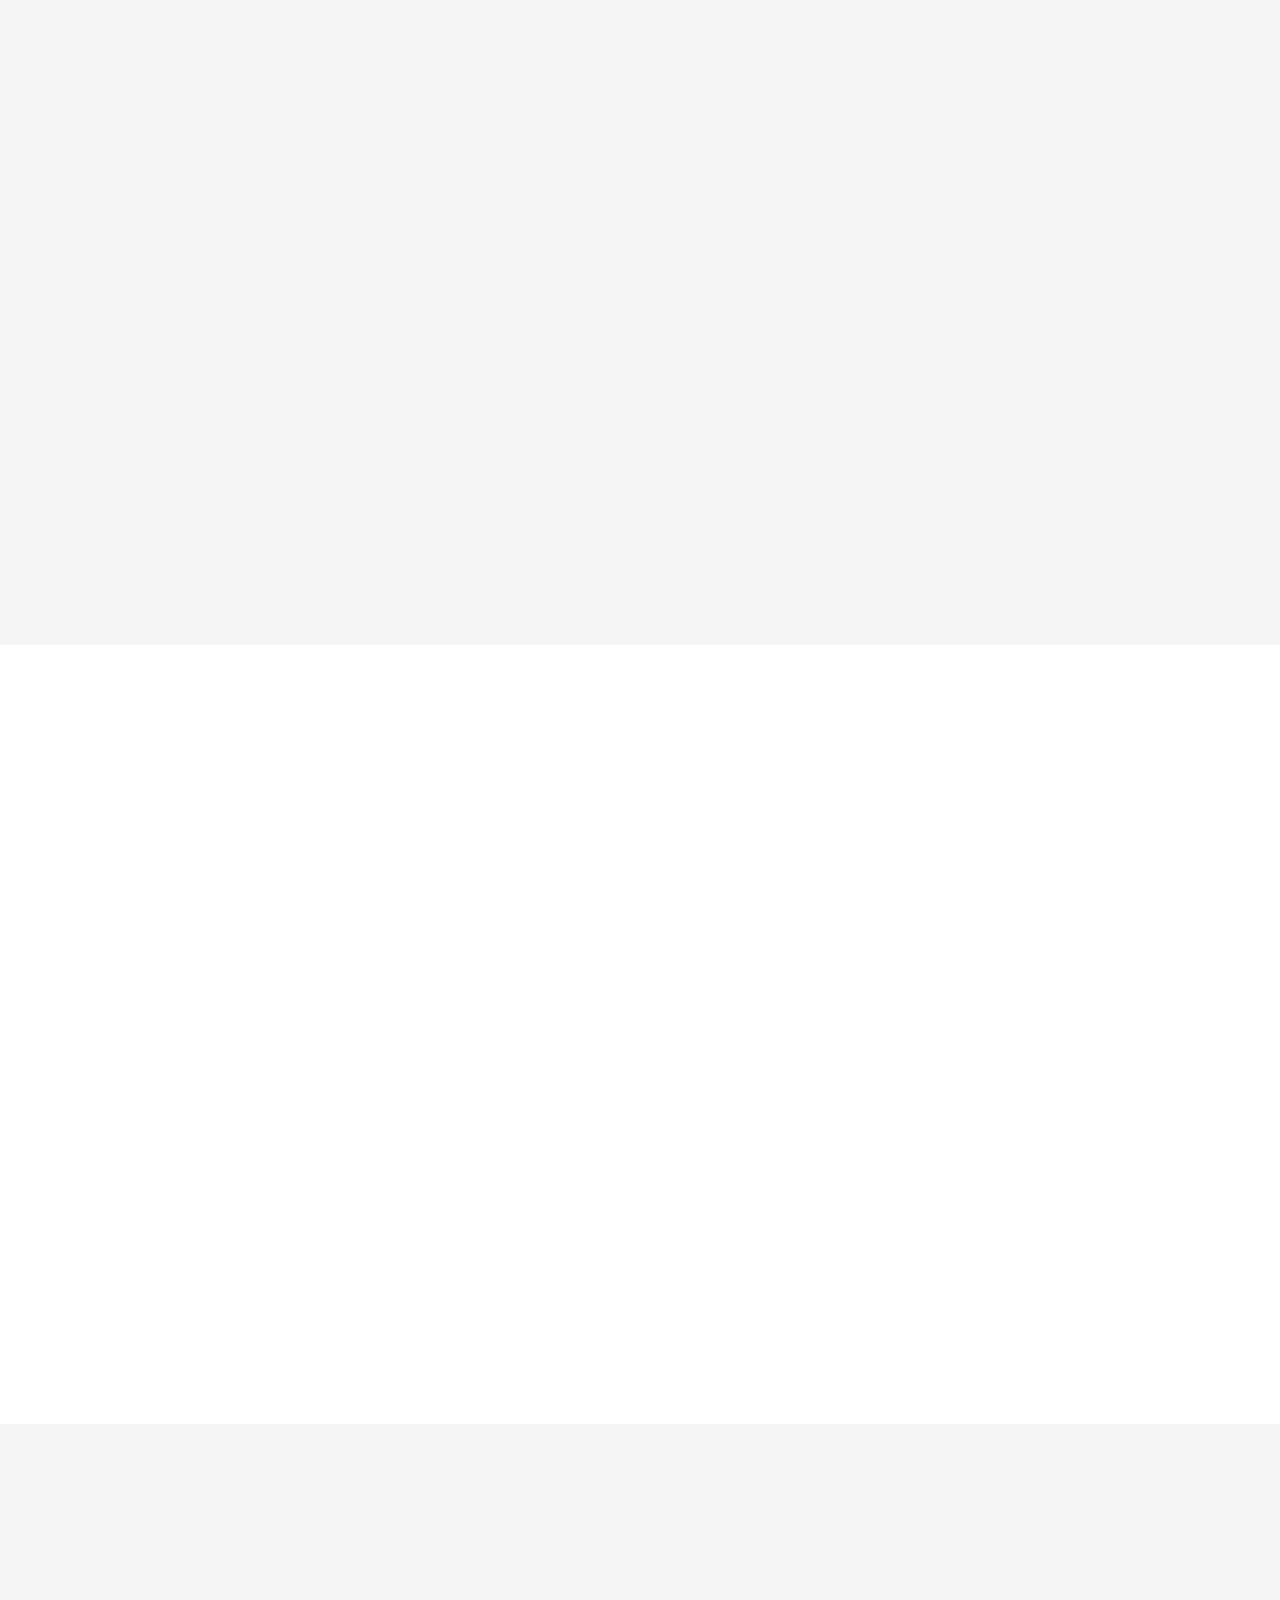
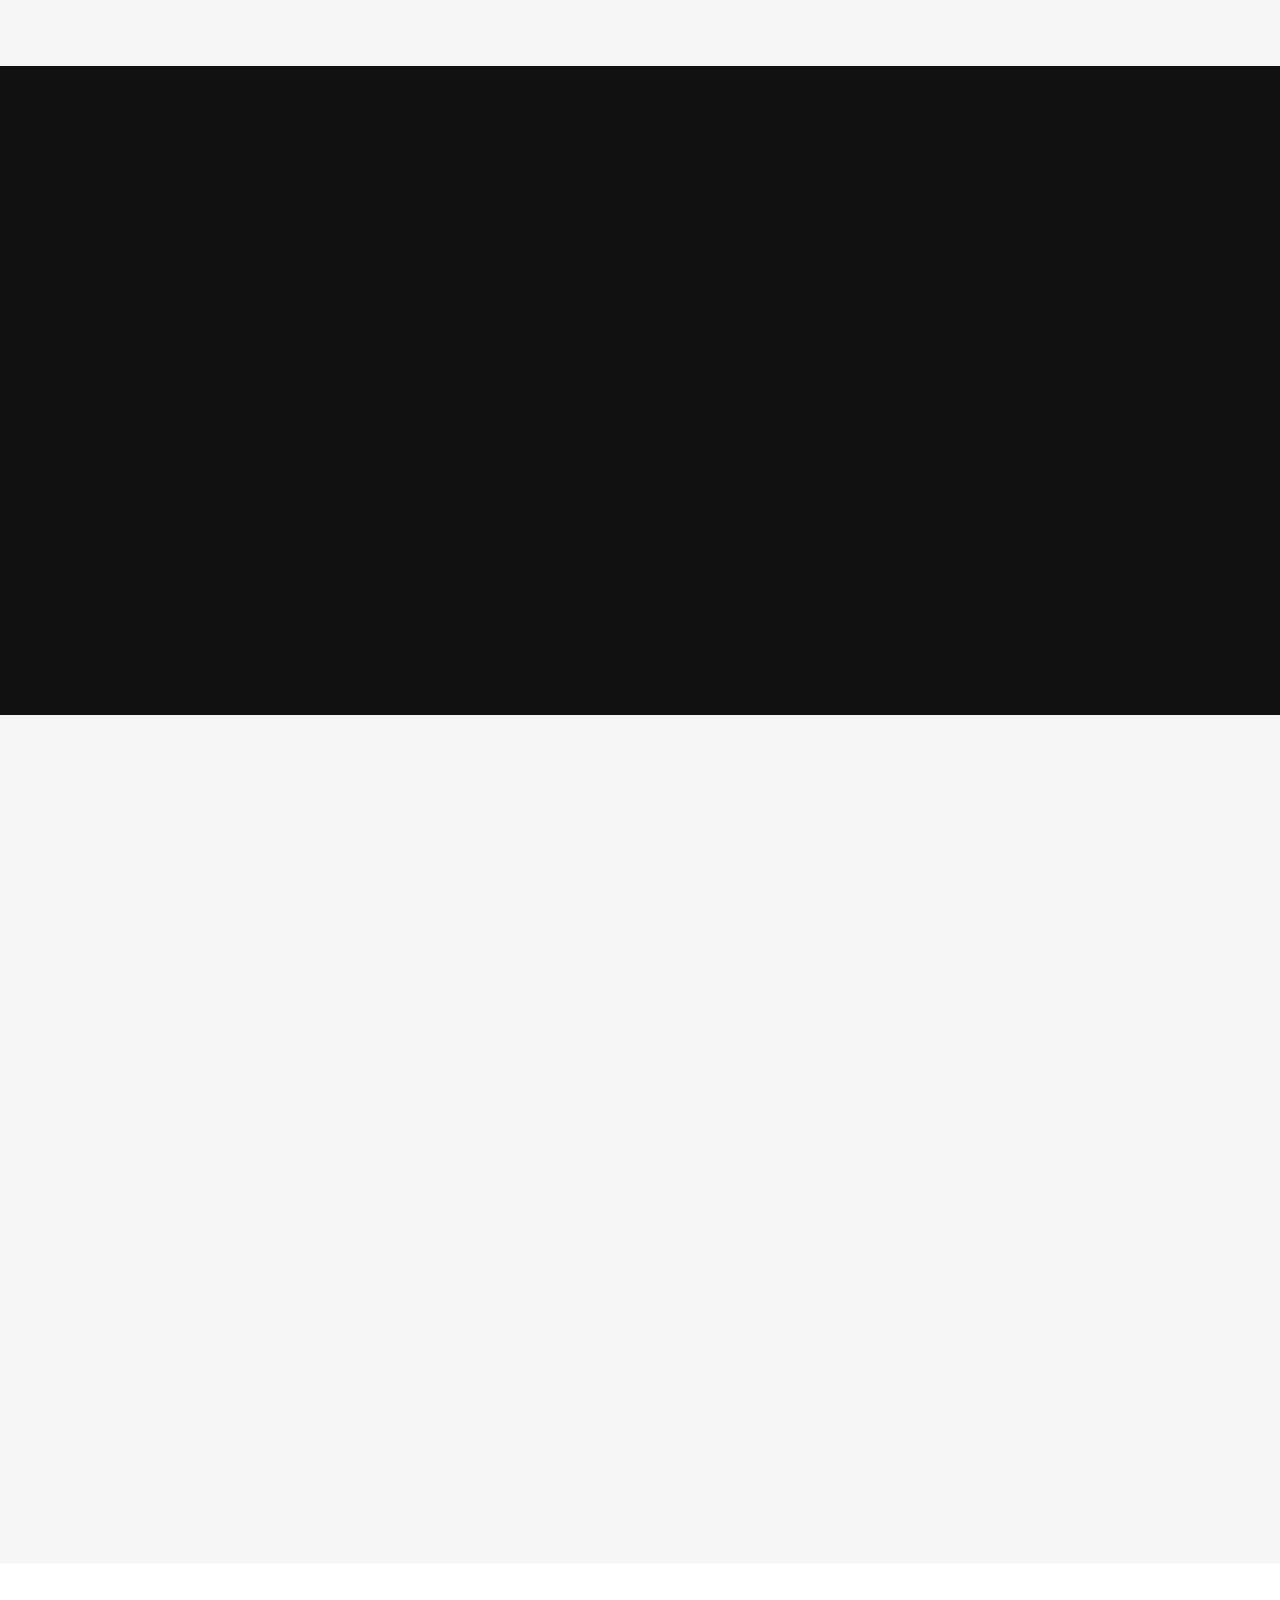
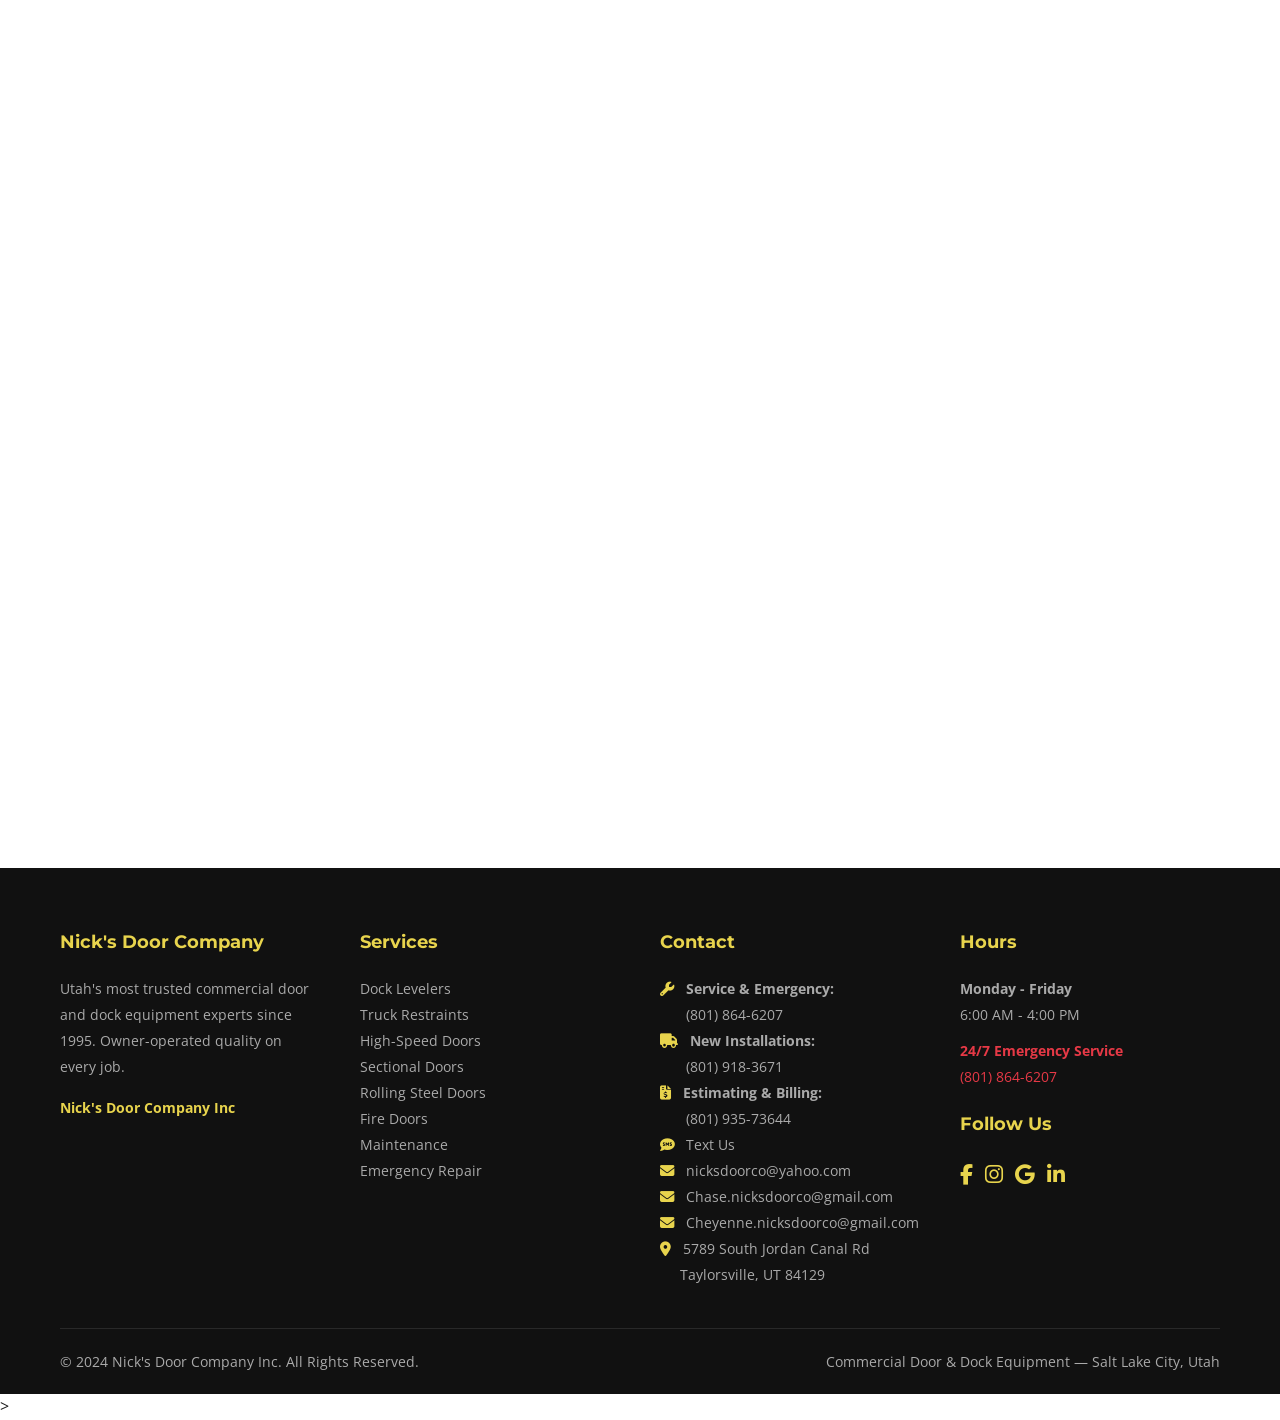
==== commit 527ccdb9: "Update index.html" ====
--- a/index.html
+++ b/index.html
@@ -1,4 +1,4 @@
-<!DOCTYPE html>
+<!DOCTYPE html> 
 <html lang="en">
 <head>
 <meta charset="UTF-8">
@@ -309,7 +309,7 @@
         <h3 style="font-family:var(--font-heading);font-size:1.2rem;margin-bottom:5px;">Cheyenne Smith</h3>
         <p style="color:var(--safety-yellow);font-family:var(--font-heading);font-weight:700;font-size:0.85rem;margin-bottom:10px;">CO-OWNER &amp; OFFICE MANAGEMENT</p>
         <p style="color:var(--text-gray);font-size:0.9rem;">Co-owner running the office and billing. Your go-to for quotes, invoicing, and any business inquiries.</p>
-        <p style="margin-top:10px;"><a href="tel:8019357634" style="color:var(--dark);font-weight:700;font-size:0.9rem;"><i class="fas fa-phone" style="color:var(--safety-yellow);margin-right:5px;"></i> (801) 935-7634</a></p>
+        <p style="margin-top:10px;"><a href="tel:8019357634" style="color:var(--dark);font-weight:700;font-size:0.9rem;"><i class="fas fa-phone" style="color:var(--safety-yellow);margin-right:5px;"></i> (801) 935-7364</a></p>
         <p style="font-size:0.8rem;color:var(--text-gray);">Estimating &amp; Billing</p>
       </div>
     </div>
@@ -707,7 +707,7 @@
           <li><i class="fas fa-truck" style="color:var(--safety-yellow);margin-right:8px;"></i> <strong>New Installations:</strong></li>
           <li style="padding-left:26px;"><a href="tel:8019183671">(801) 918-3671</a></li>
           <li><i class="fas fa-file-invoice-dollar" style="color:var(--safety-yellow);margin-right:8px;"></i> <strong>Estimating &amp; Billing:</strong></li>
-          <li style="padding-left:26px;"><a href="tel:8019357634">(801) 935-7634</a></li>
+          <li style="padding-left:26px;"><a href="tel:8019357634">(801) 935-73644</a></li>
           <li><i class="fas fa-comment-sms" style="color:var(--safety-yellow);margin-right:8px;"></i> <a href="sms:8018646207">Text Us</a></li>
           <li><i class="fas fa-envelope" style="color:var(--safety-yellow);margin-right:8px;"></i> <a href="mailto:nicksdoorco@yahoo.com">nicksdoorco@yahoo.com</a></li>
           <li><i class="fas fa-envelope" style="color:var(--safety-yellow);margin-right:8px;"></i> <a href="mailto:Chase.nicksdoorco@gmail.com">Chase.nicksdoorco@gmail.com</a></li>
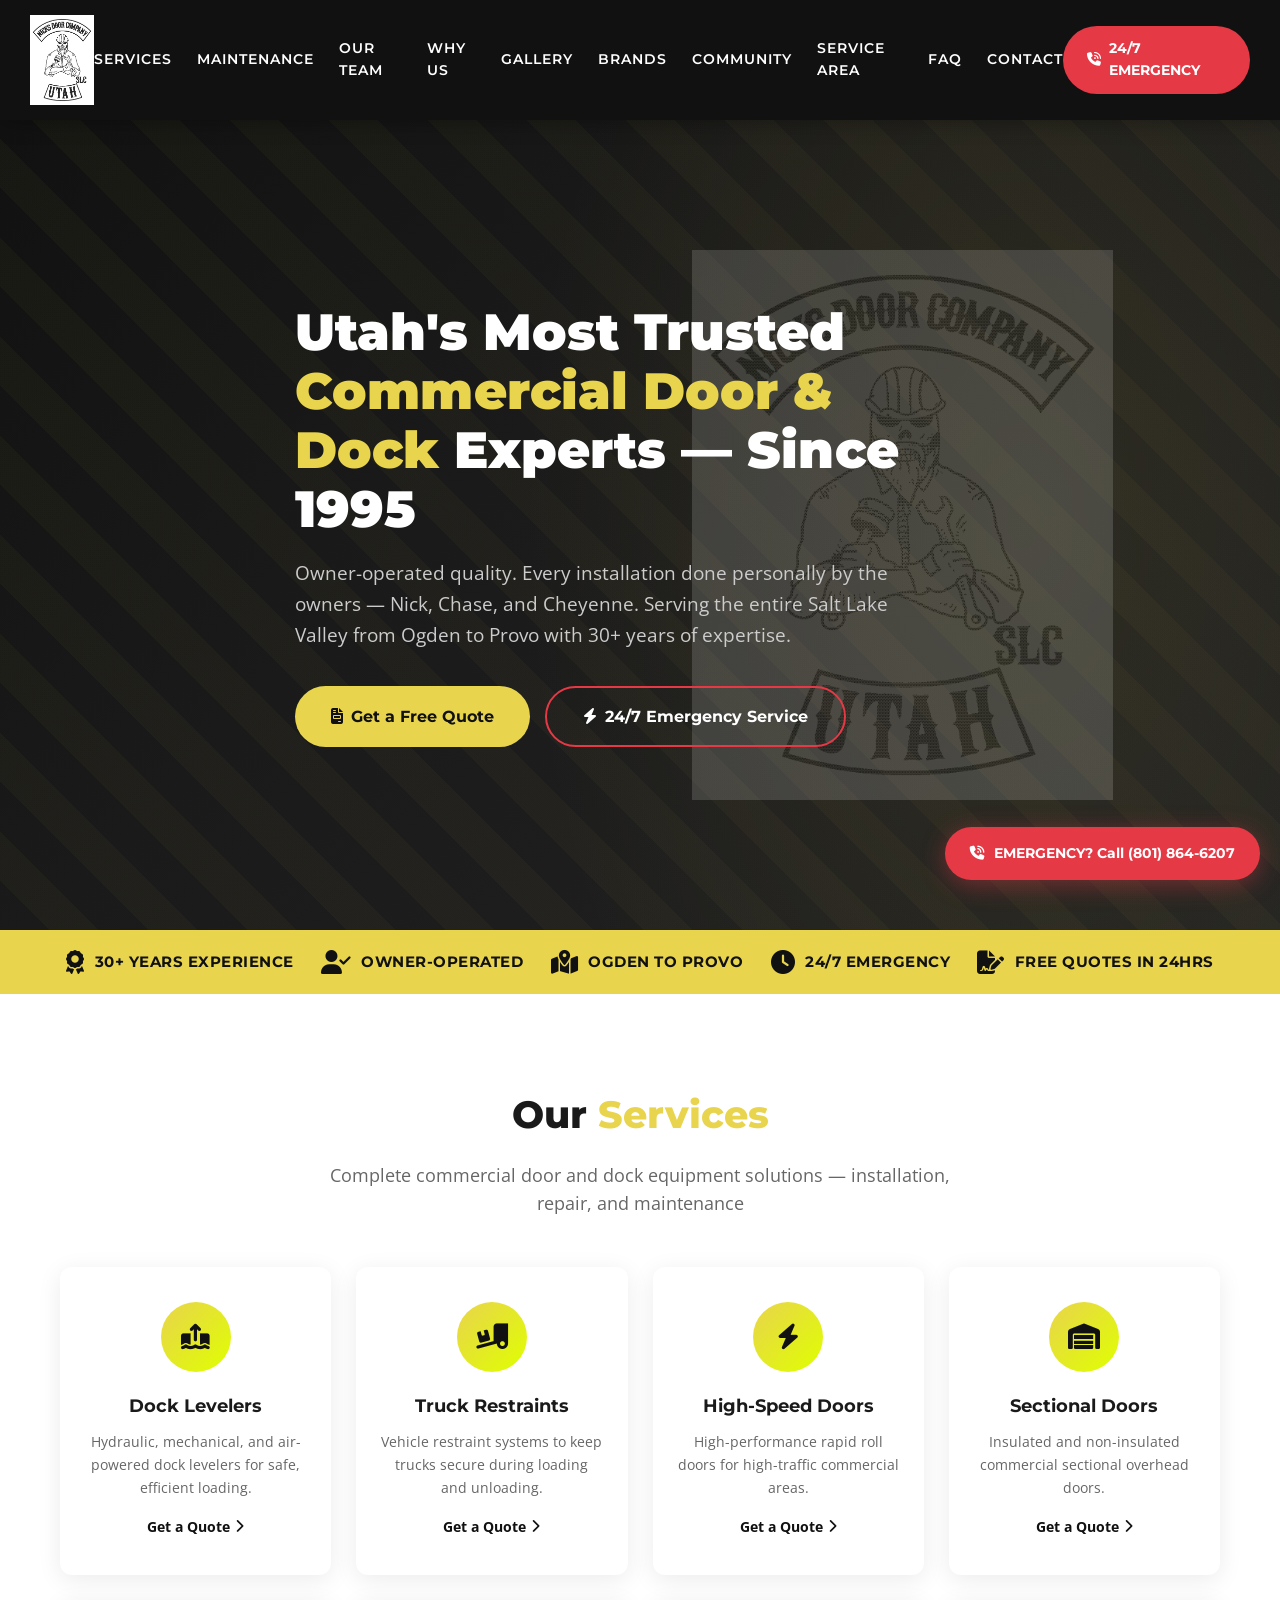
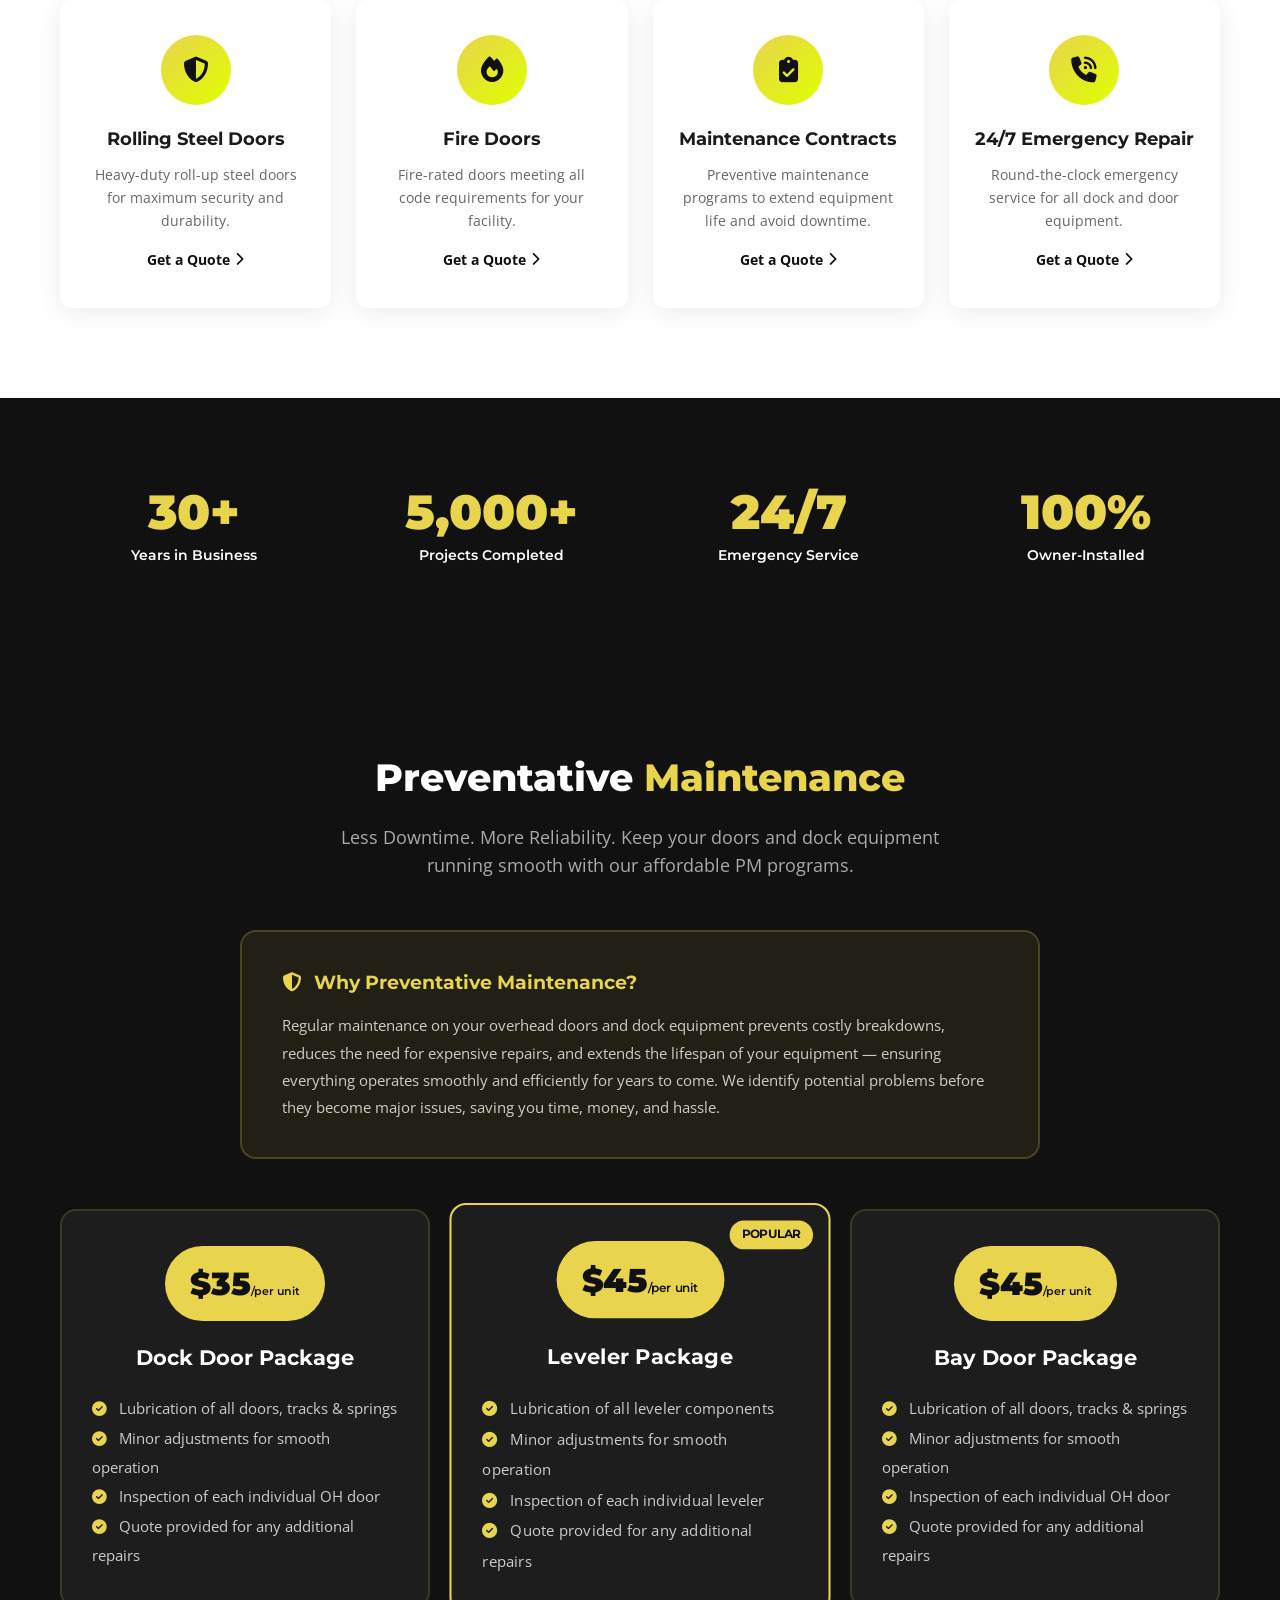
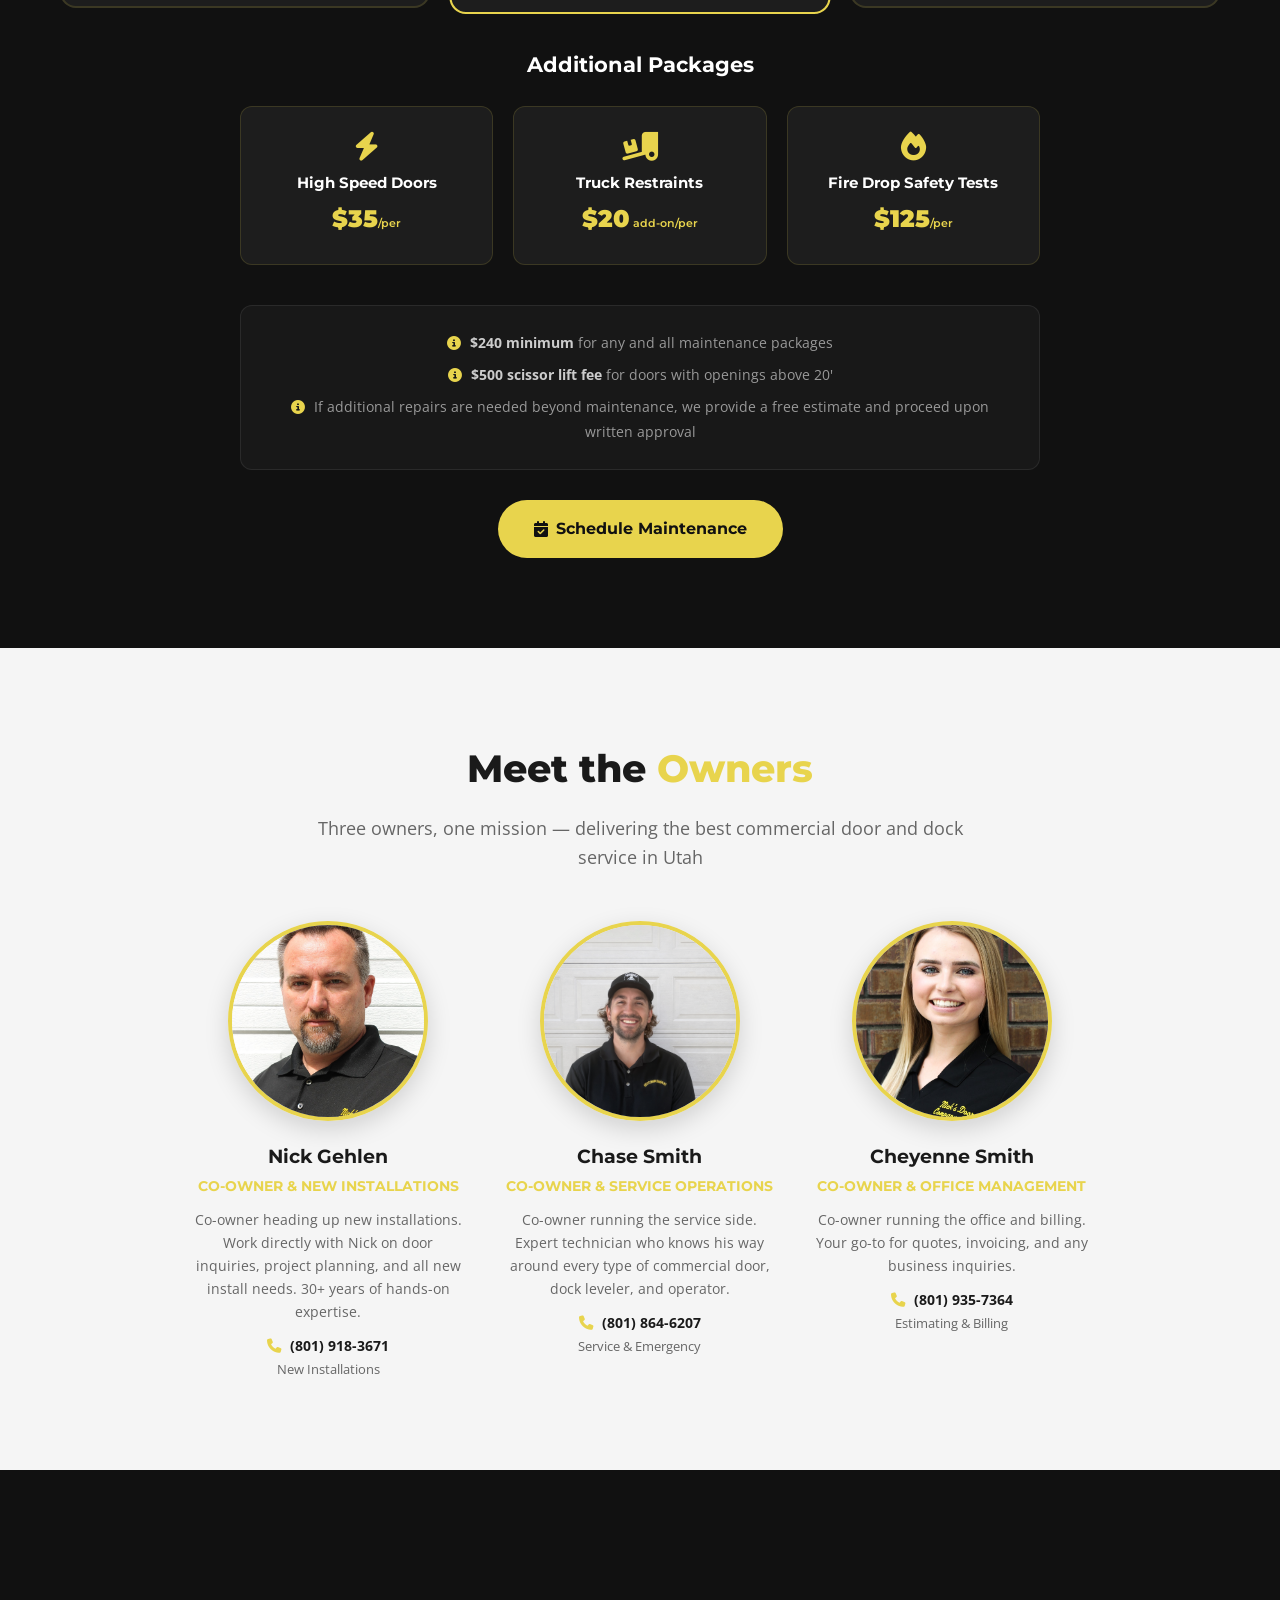
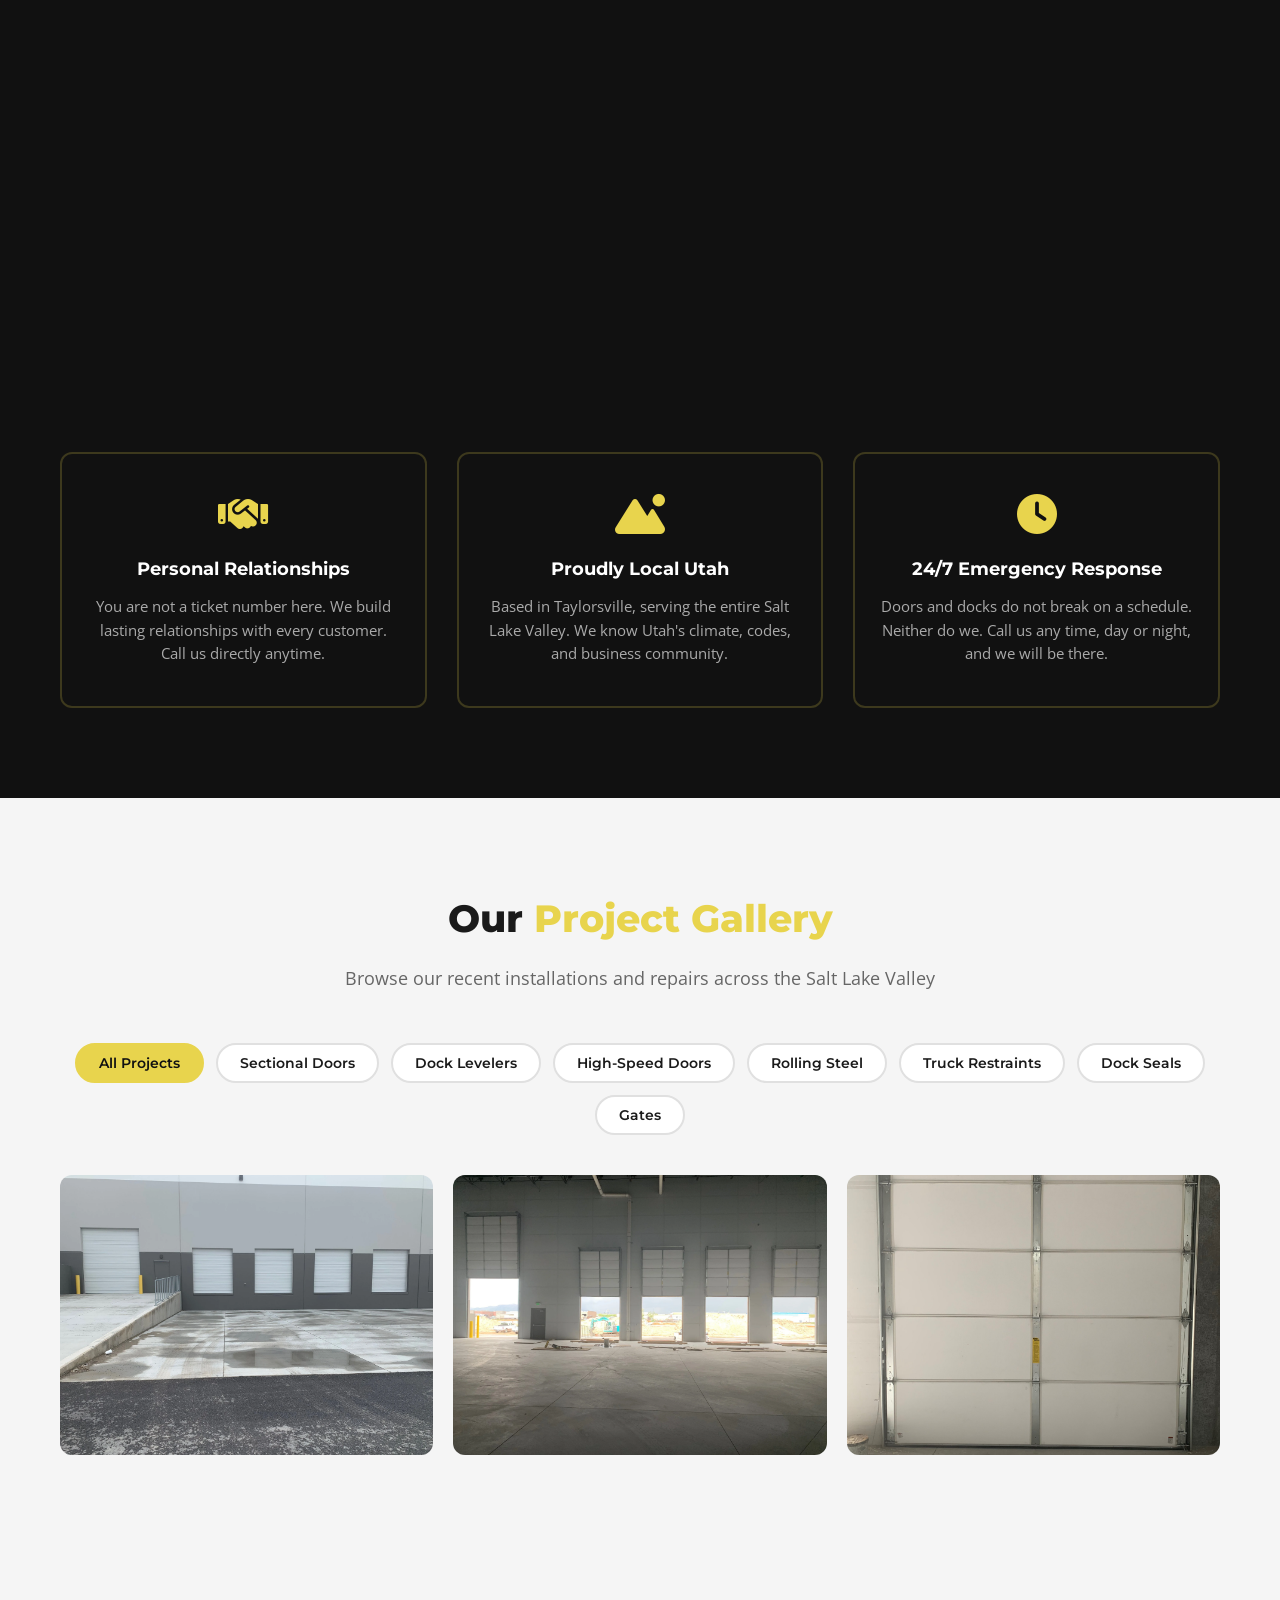
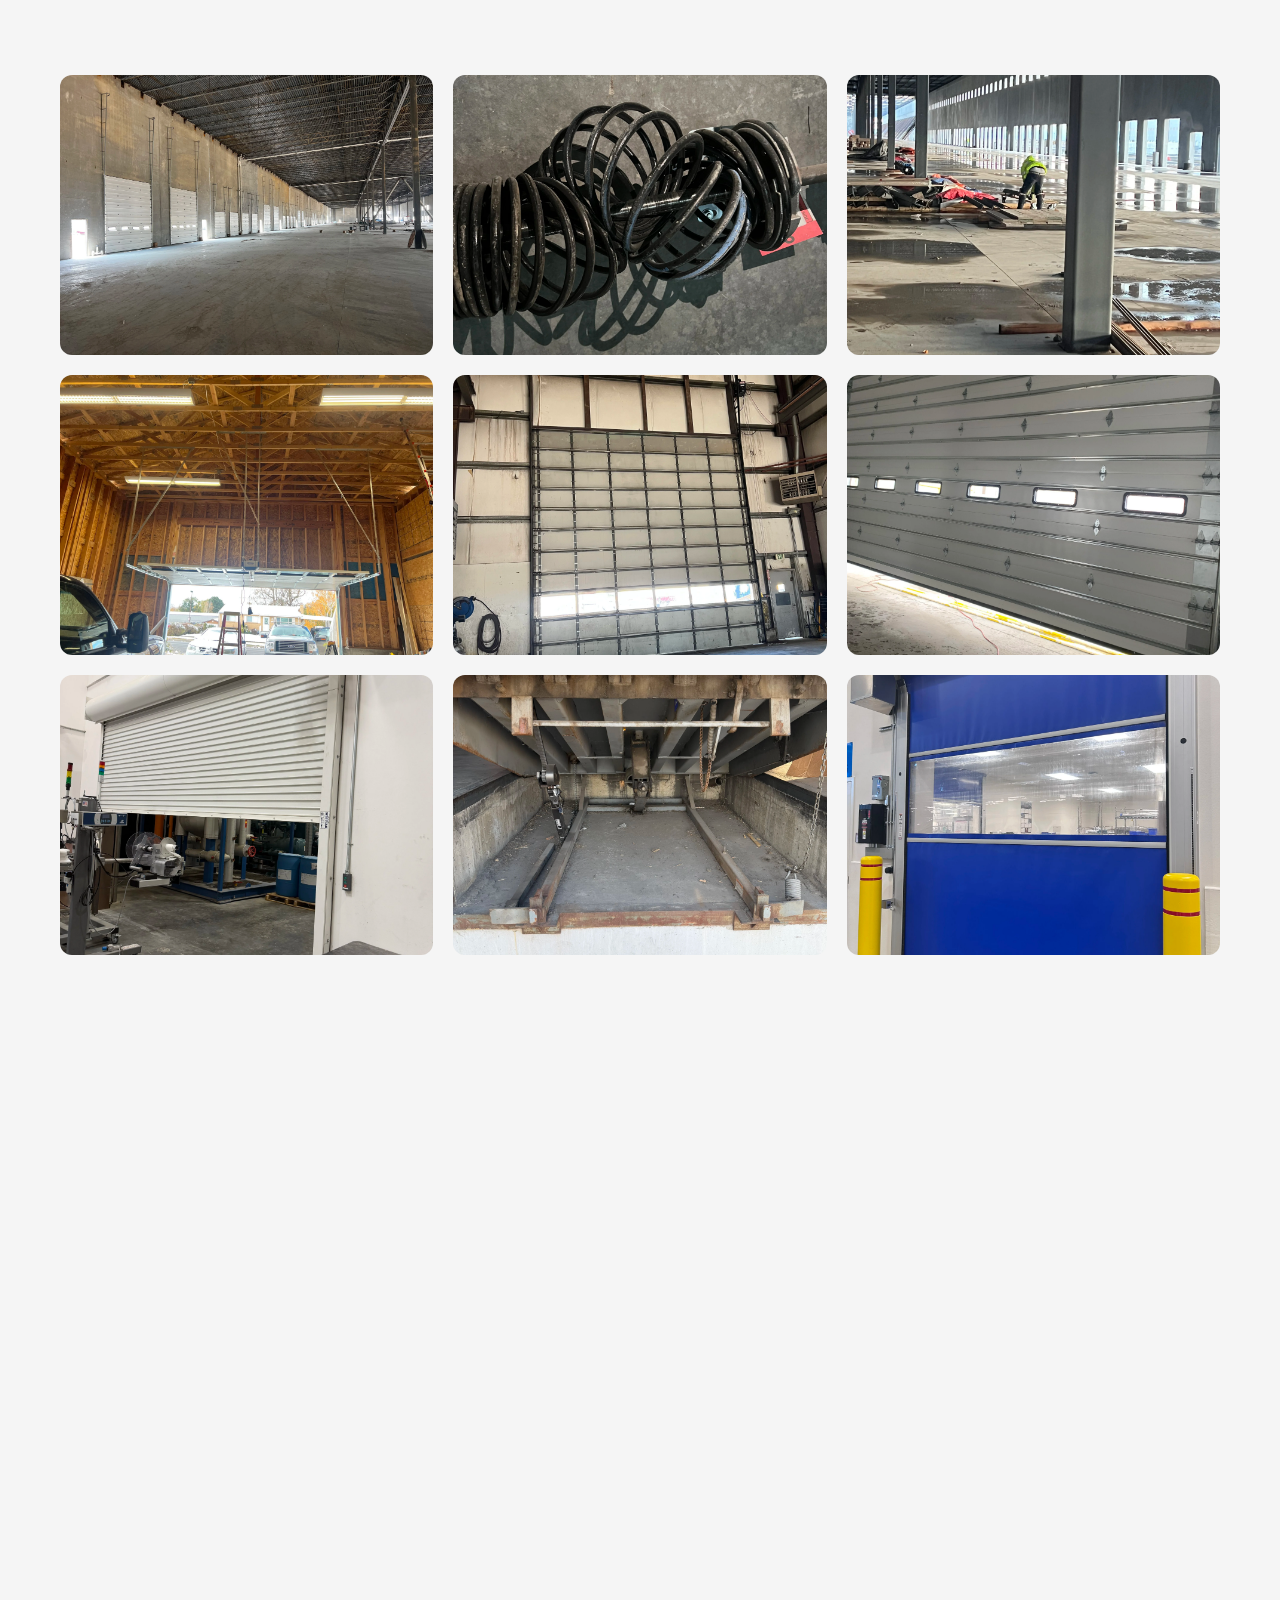
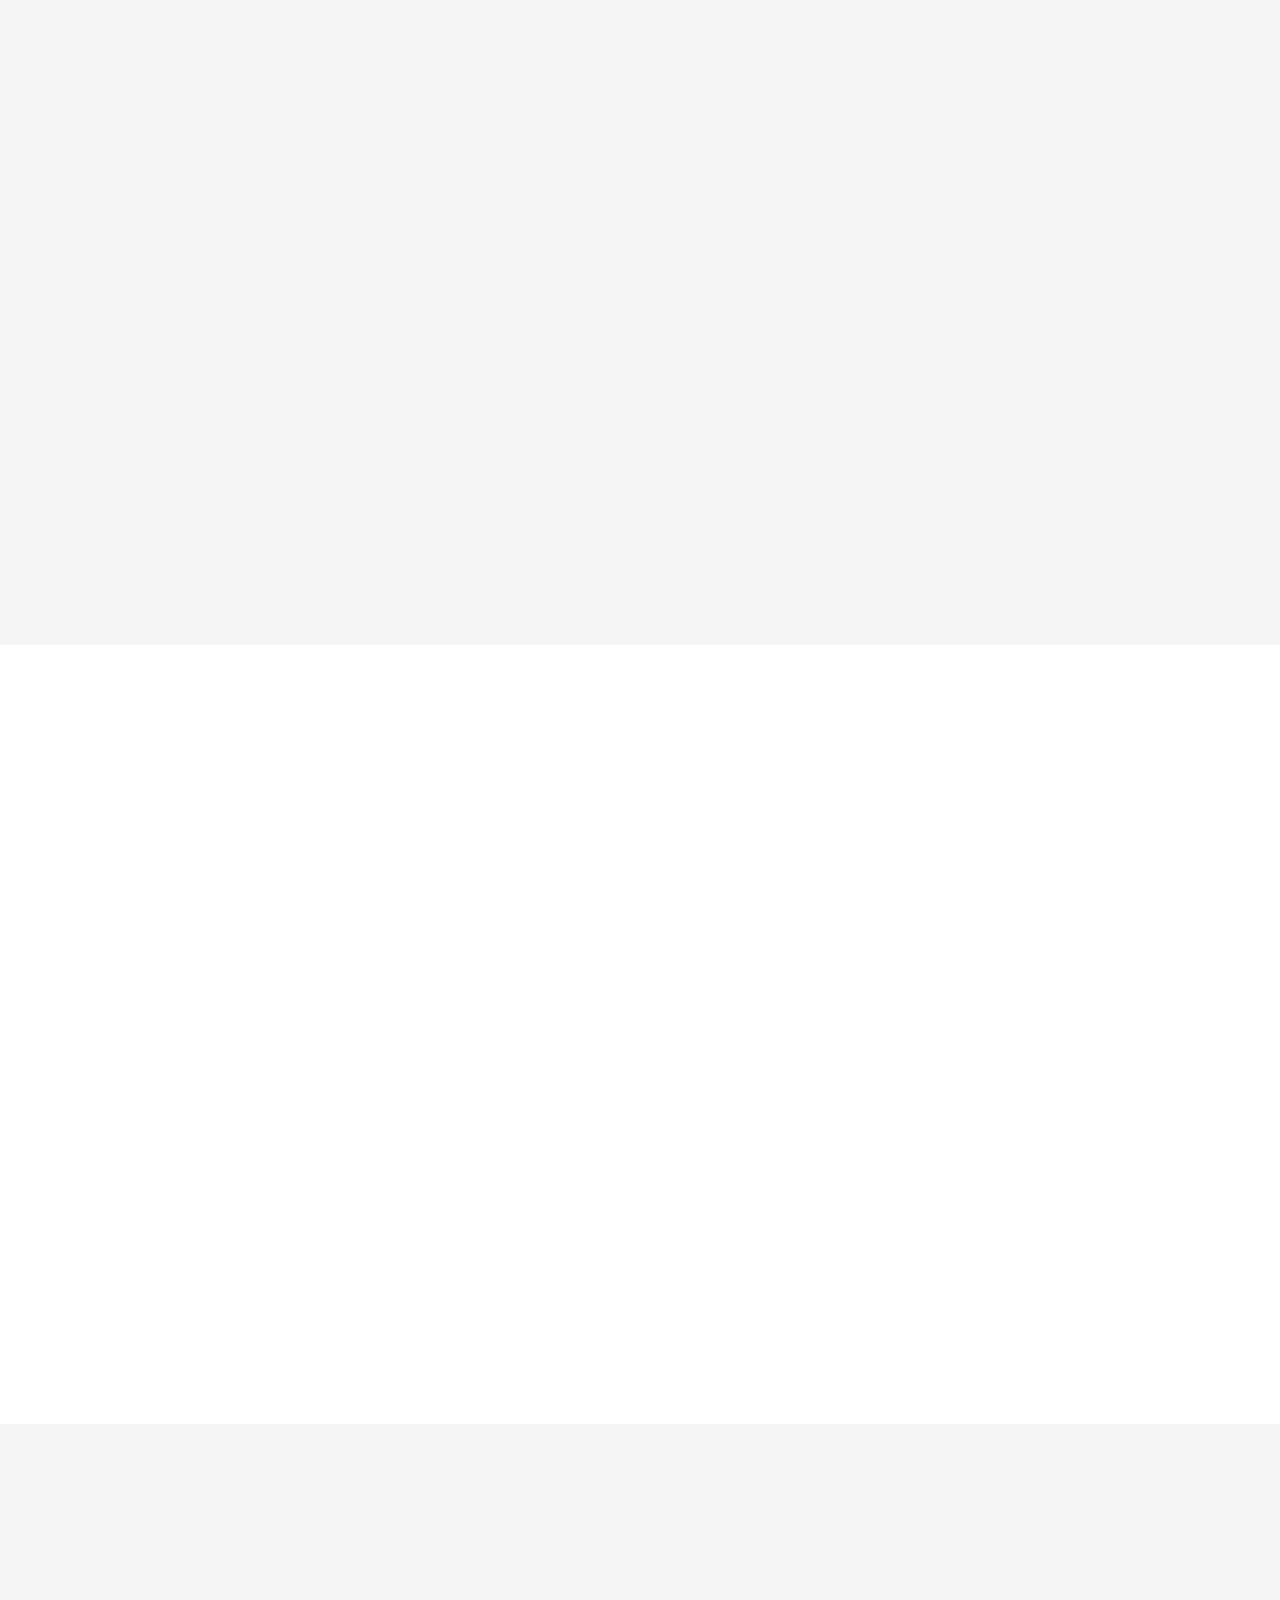
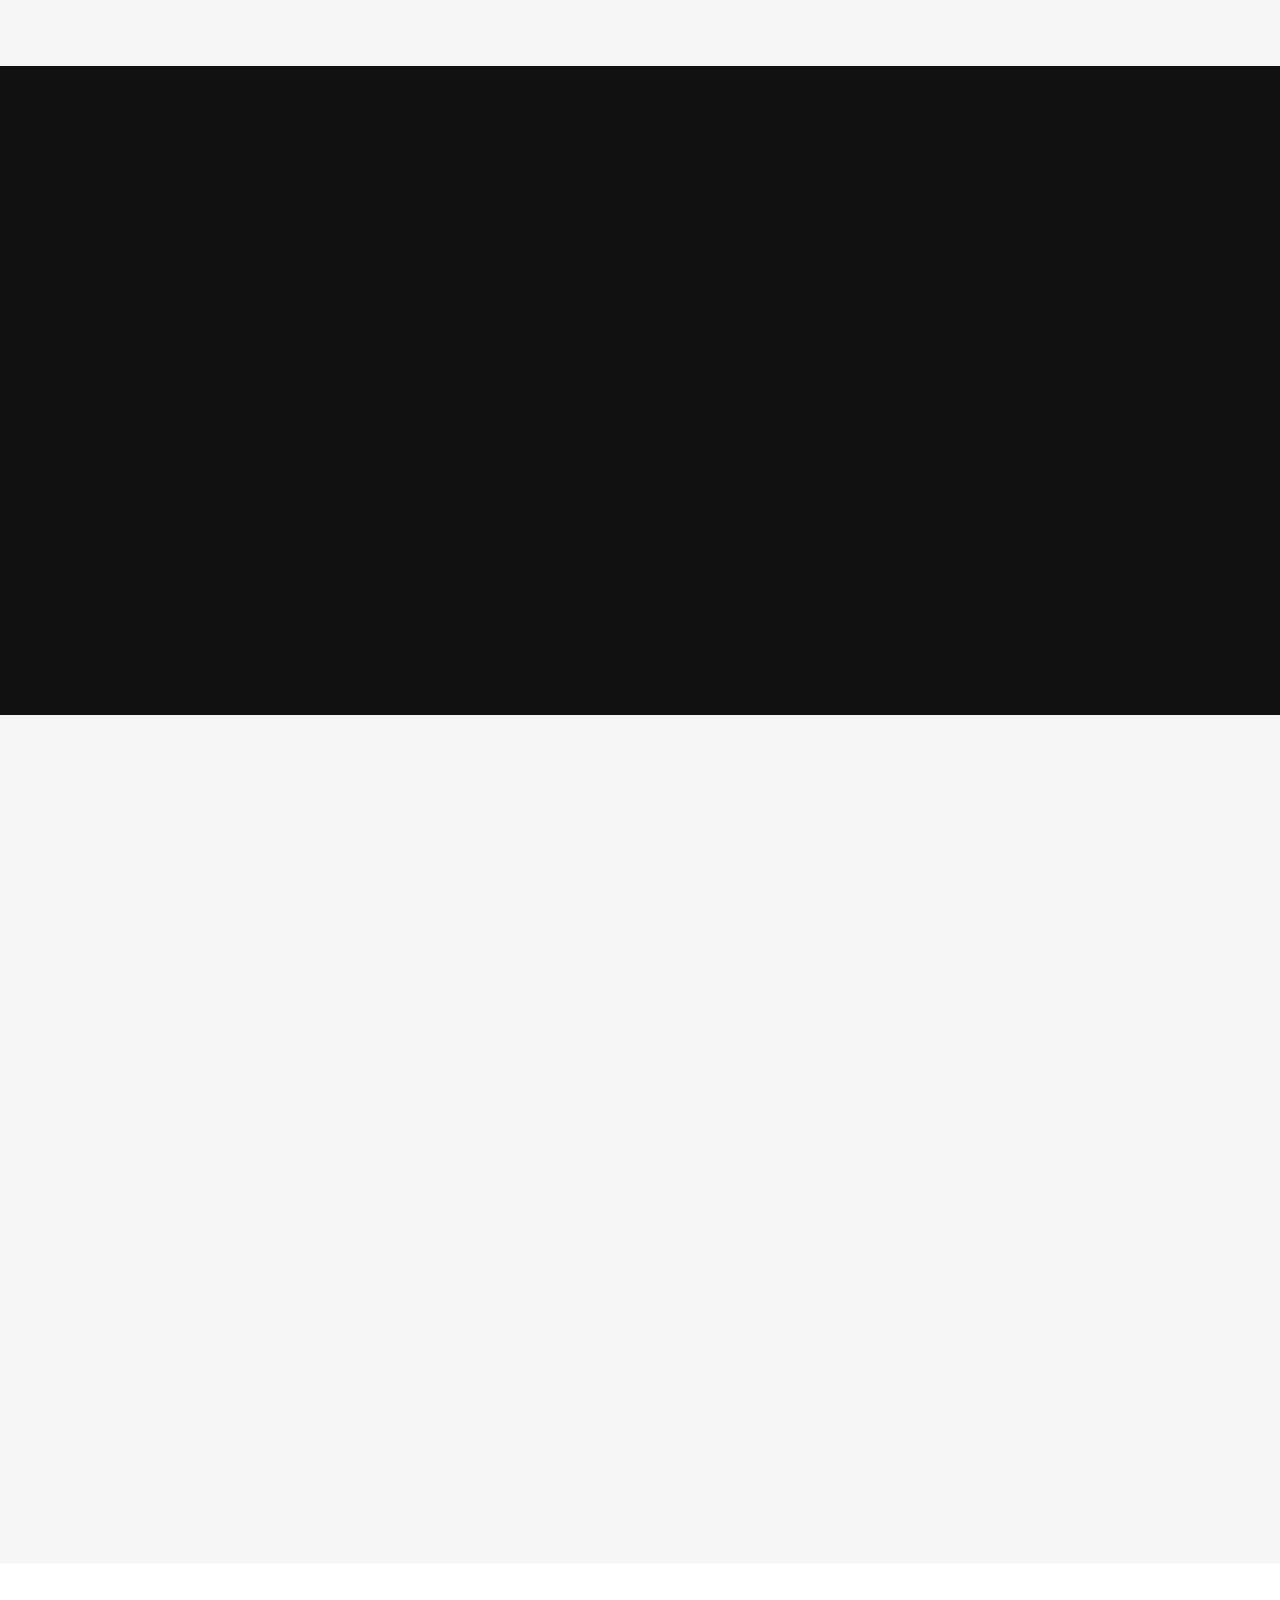
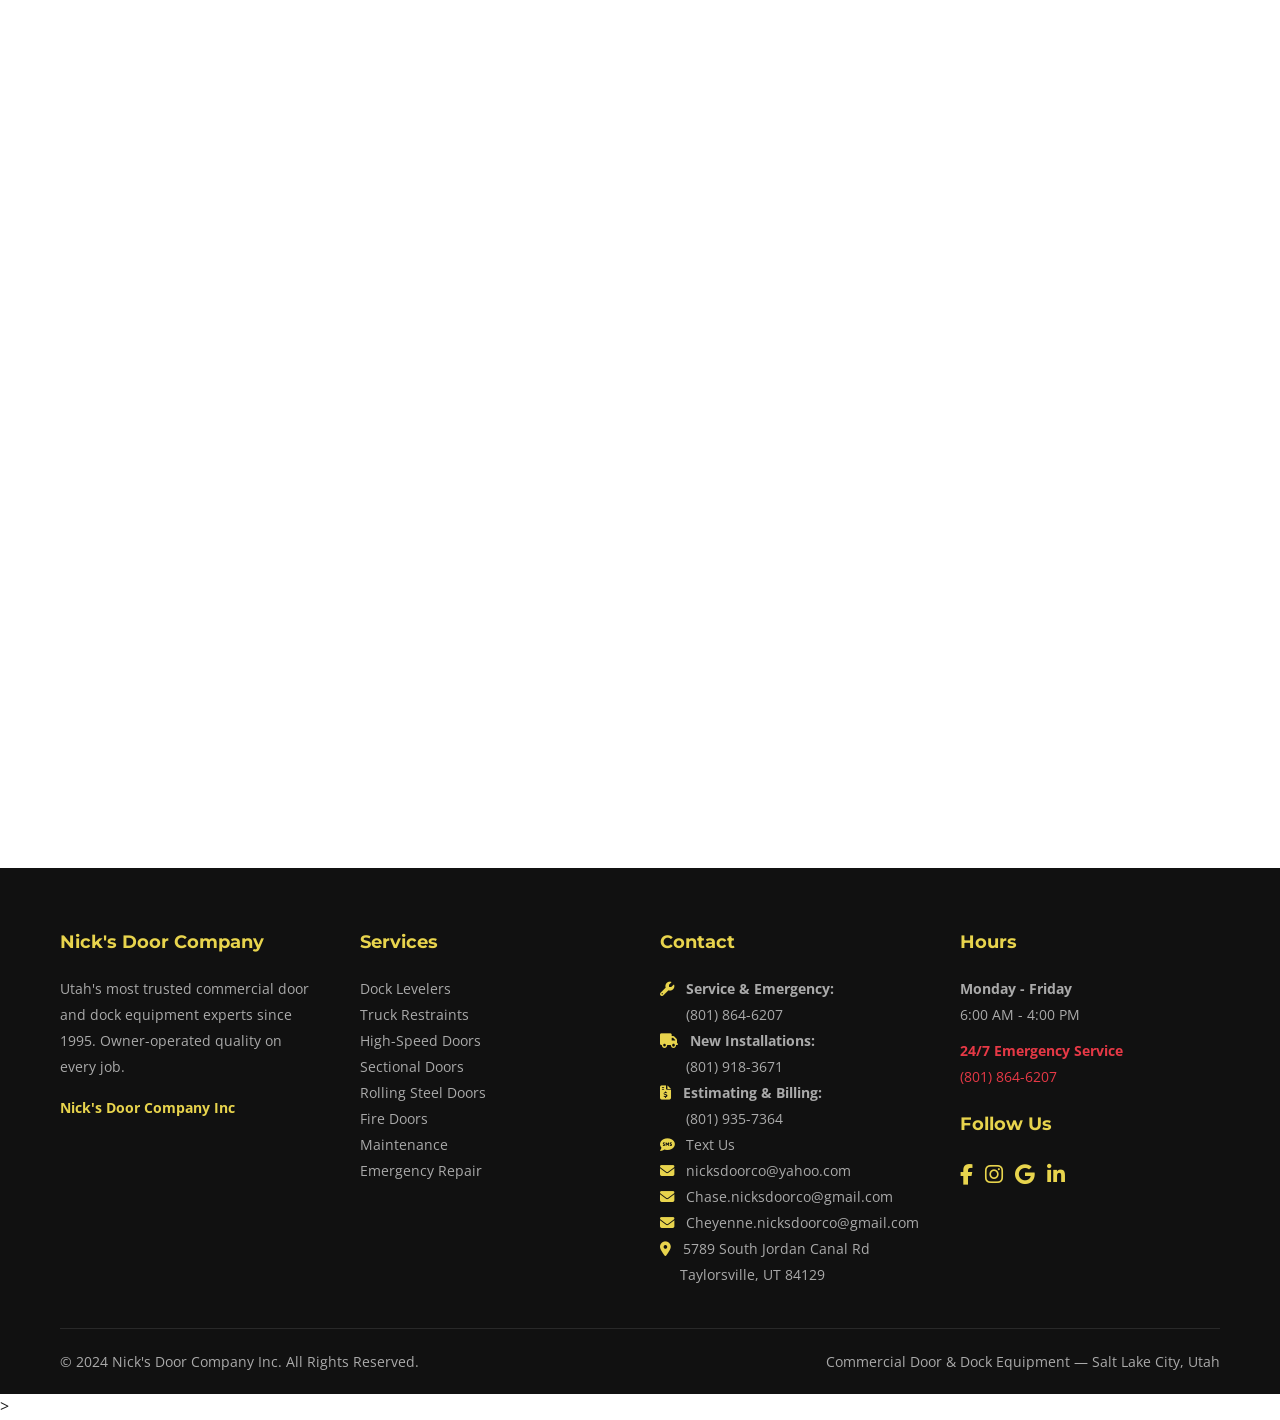
==== commit de0046a7: "Correct phone number to 801-935-7364" ====
--- a/index.html
+++ b/index.html
@@ -309,7 +309,7 @@
         <h3 style="font-family:var(--font-heading);font-size:1.2rem;margin-bottom:5px;">Cheyenne Smith</h3>
         <p style="color:var(--safety-yellow);font-family:var(--font-heading);font-weight:700;font-size:0.85rem;margin-bottom:10px;">CO-OWNER &amp; OFFICE MANAGEMENT</p>
         <p style="color:var(--text-gray);font-size:0.9rem;">Co-owner running the office and billing. Your go-to for quotes, invoicing, and any business inquiries.</p>
-        <p style="margin-top:10px;"><a href="tel:8019357634" style="color:var(--dark);font-weight:700;font-size:0.9rem;"><i class="fas fa-phone" style="color:var(--safety-yellow);margin-right:5px;"></i> (801) 935-7364</a></p>
+        <p style="margin-top:10px;"><a href="tel:8019357364" style="color:var(--dark);font-weight:700;font-size:0.9rem;"><i class="fas fa-phone" style="color:var(--safety-yellow);margin-right:5px;"></i> (801) 935-7364</a></p>
         <p style="font-size:0.8rem;color:var(--text-gray);">Estimating &amp; Billing</p>
       </div>
     </div>
@@ -707,7 +707,7 @@
           <li><i class="fas fa-truck" style="color:var(--safety-yellow);margin-right:8px;"></i> <strong>New Installations:</strong></li>
           <li style="padding-left:26px;"><a href="tel:8019183671">(801) 918-3671</a></li>
           <li><i class="fas fa-file-invoice-dollar" style="color:var(--safety-yellow);margin-right:8px;"></i> <strong>Estimating &amp; Billing:</strong></li>
-          <li style="padding-left:26px;"><a href="tel:8019357634">(801) 935-73644</a></li>
+          <li style="padding-left:26px;"><a href="tel:8019357364">(801) 935-7364</a></li>
           <li><i class="fas fa-comment-sms" style="color:var(--safety-yellow);margin-right:8px;"></i> <a href="sms:8018646207">Text Us</a></li>
           <li><i class="fas fa-envelope" style="color:var(--safety-yellow);margin-right:8px;"></i> <a href="mailto:nicksdoorco@yahoo.com">nicksdoorco@yahoo.com</a></li>
           <li><i class="fas fa-envelope" style="color:var(--safety-yellow);margin-right:8px;"></i> <a href="mailto:Chase.nicksdoorco@gmail.com">Chase.nicksdoorco@gmail.com</a></li>
